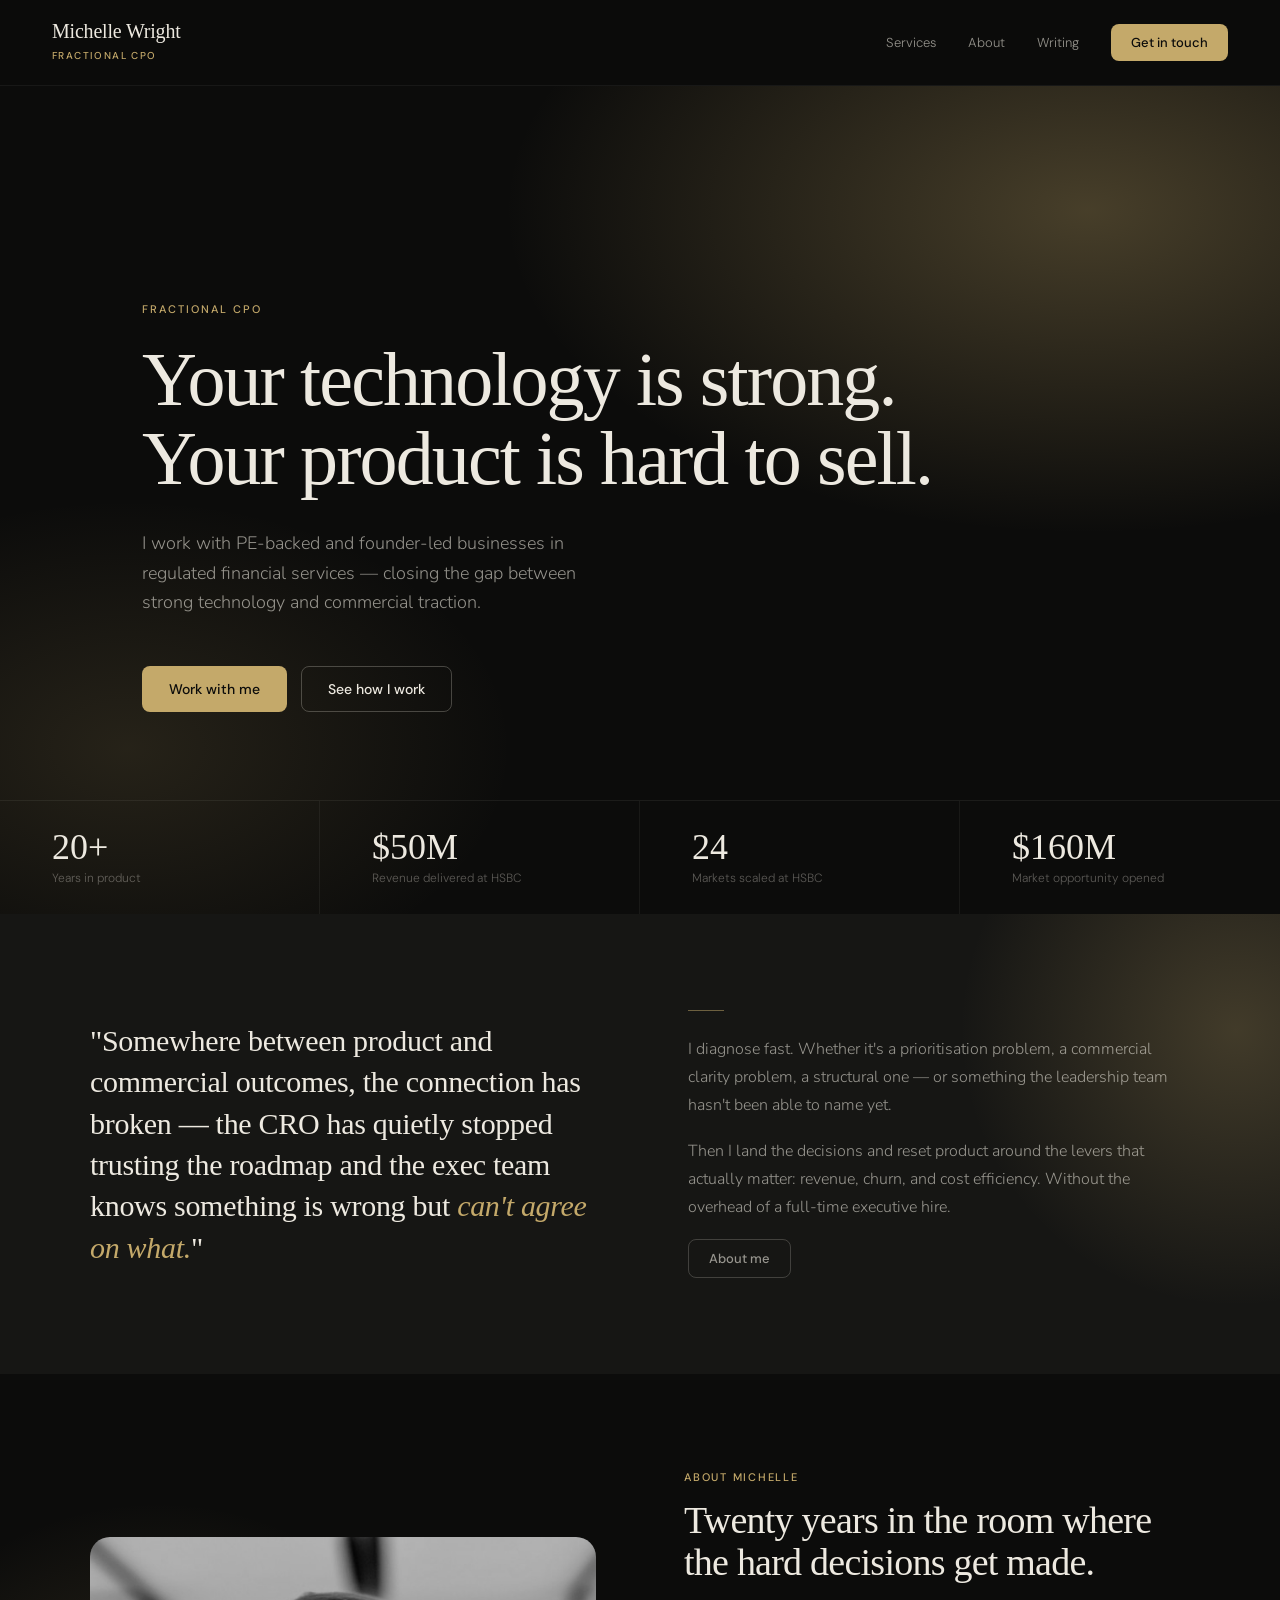
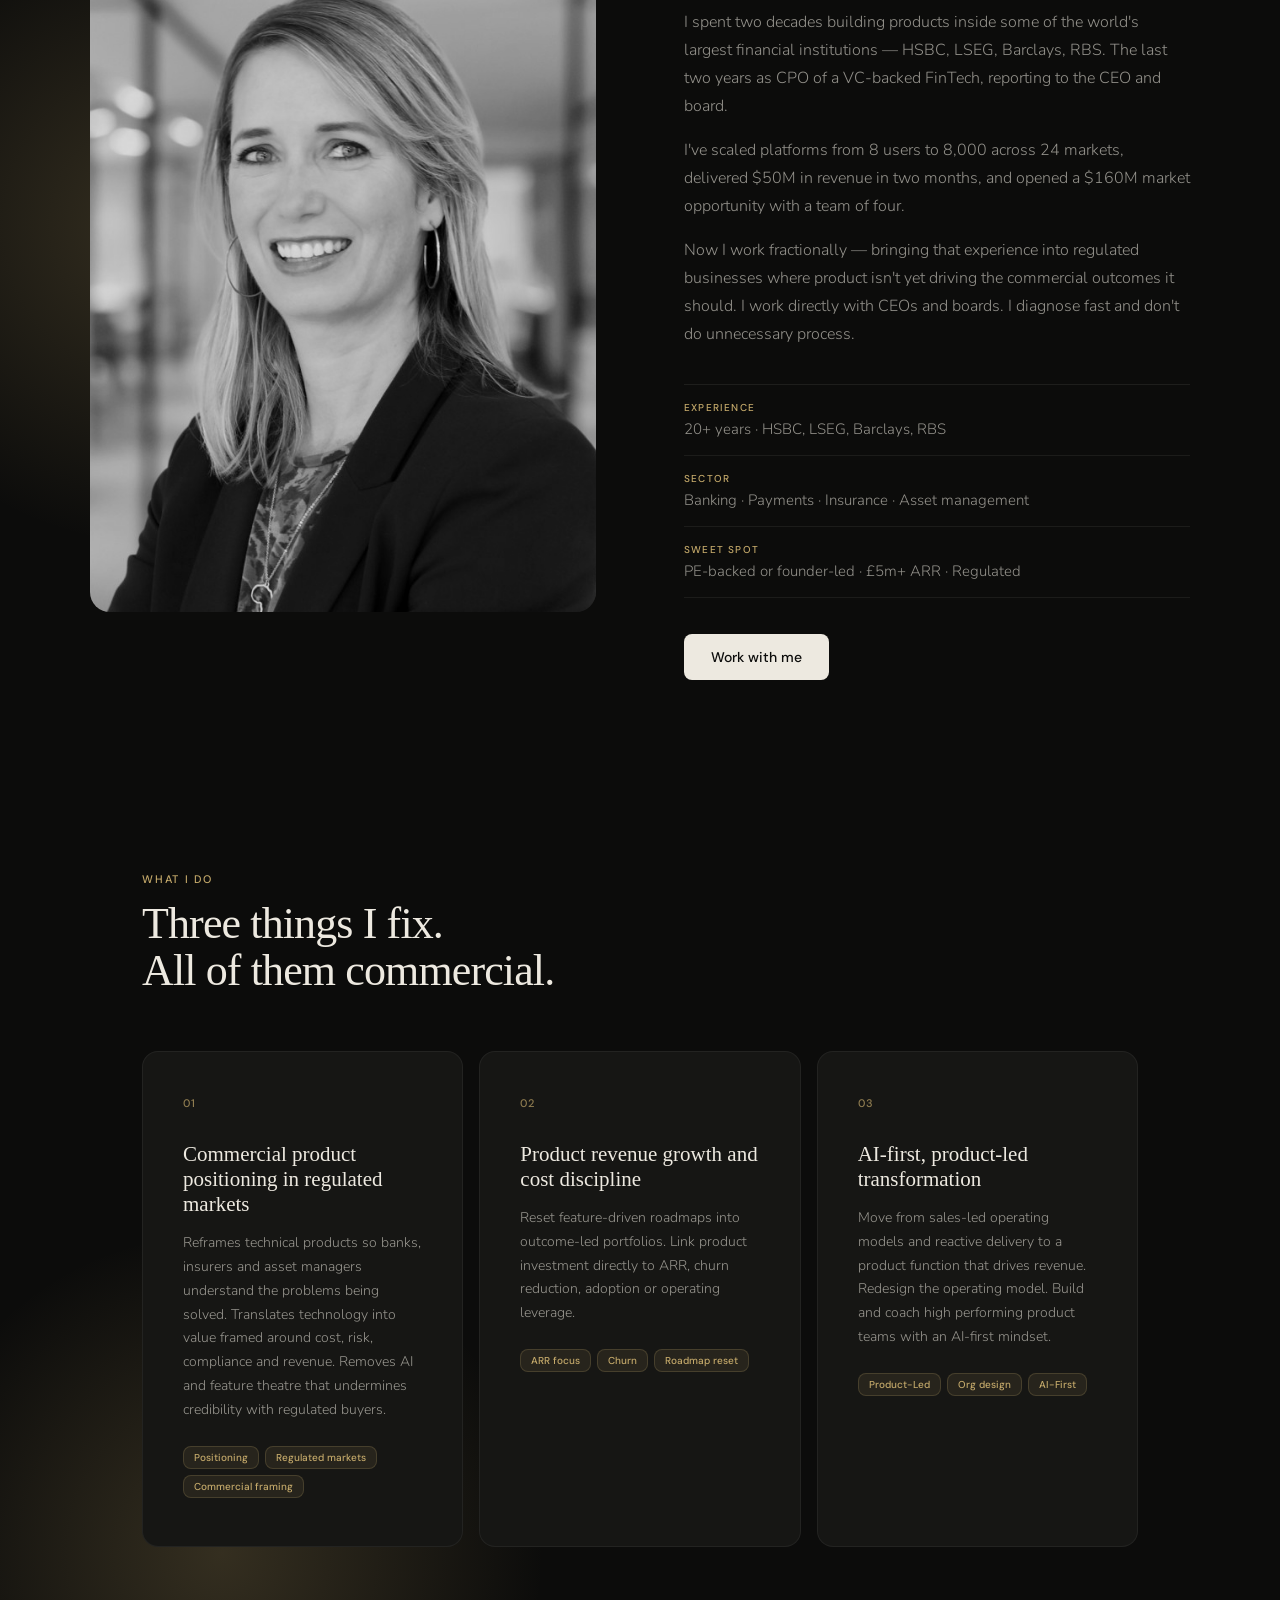
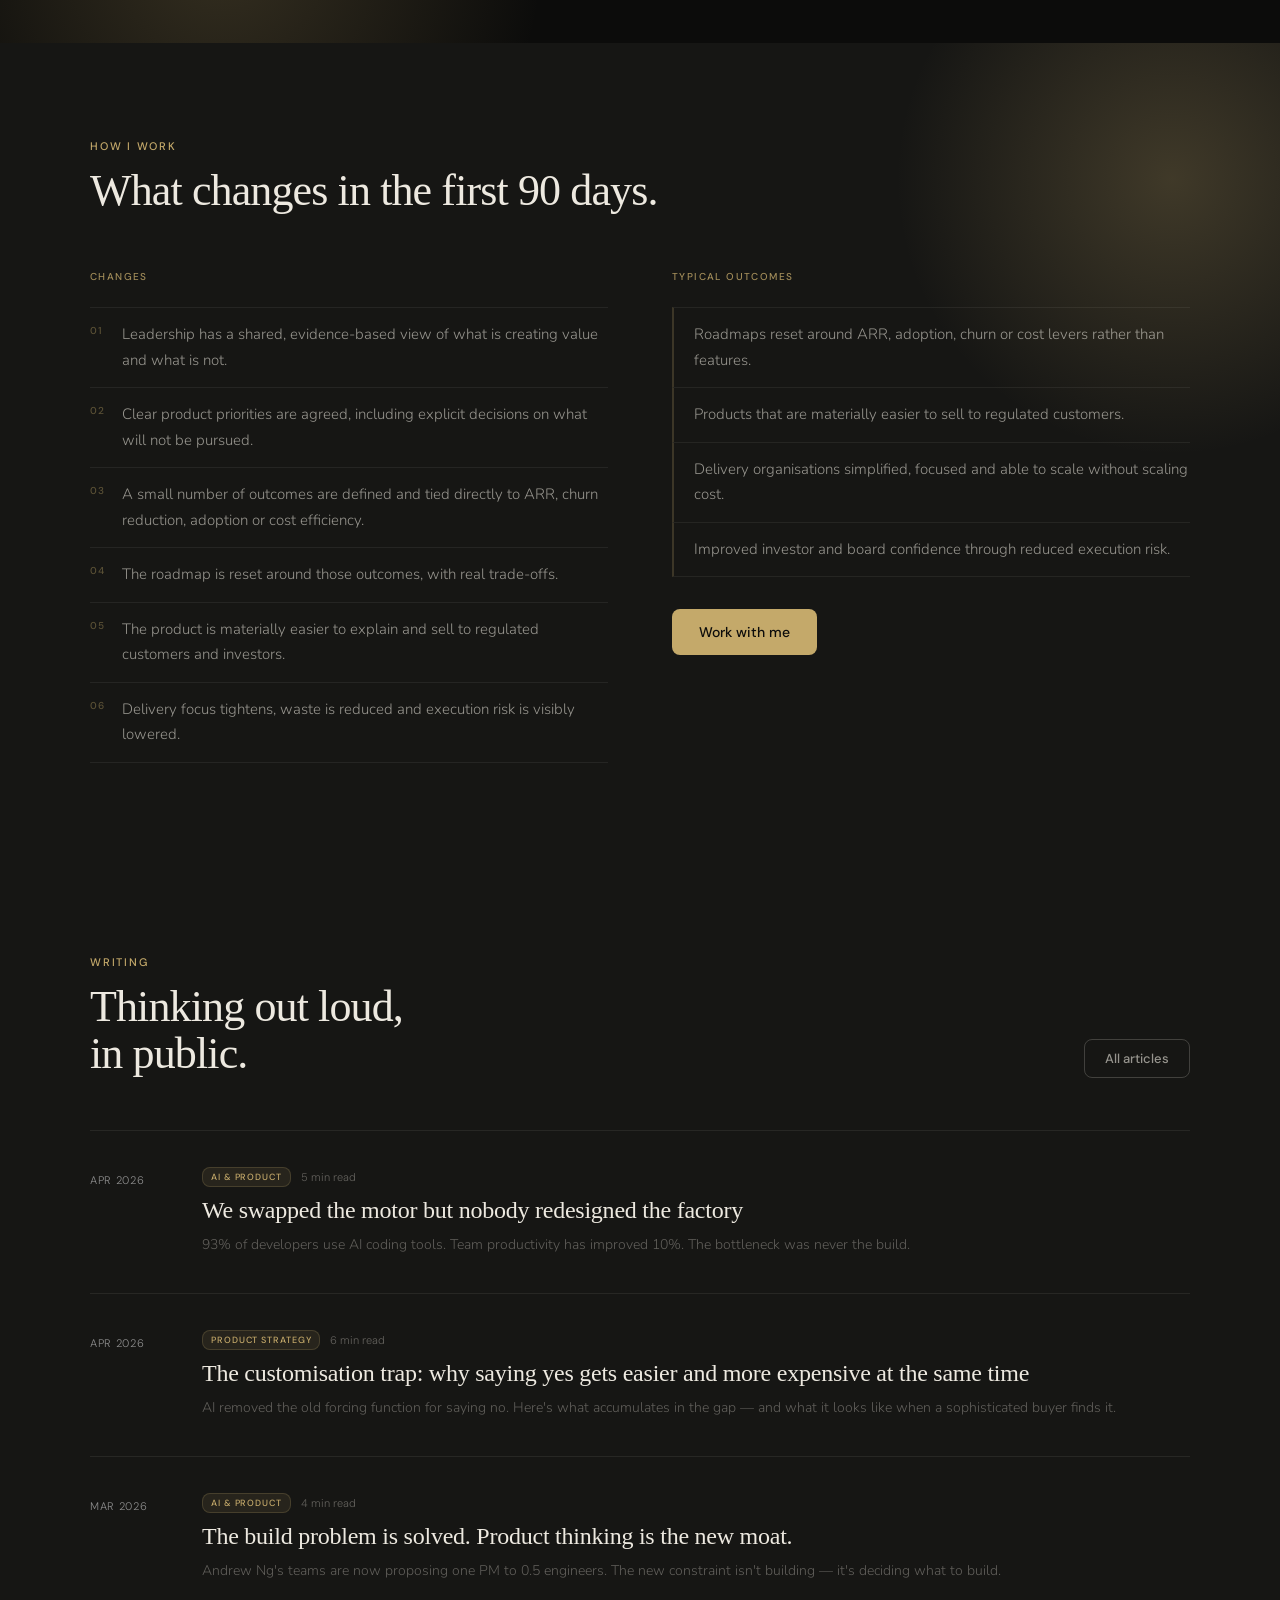
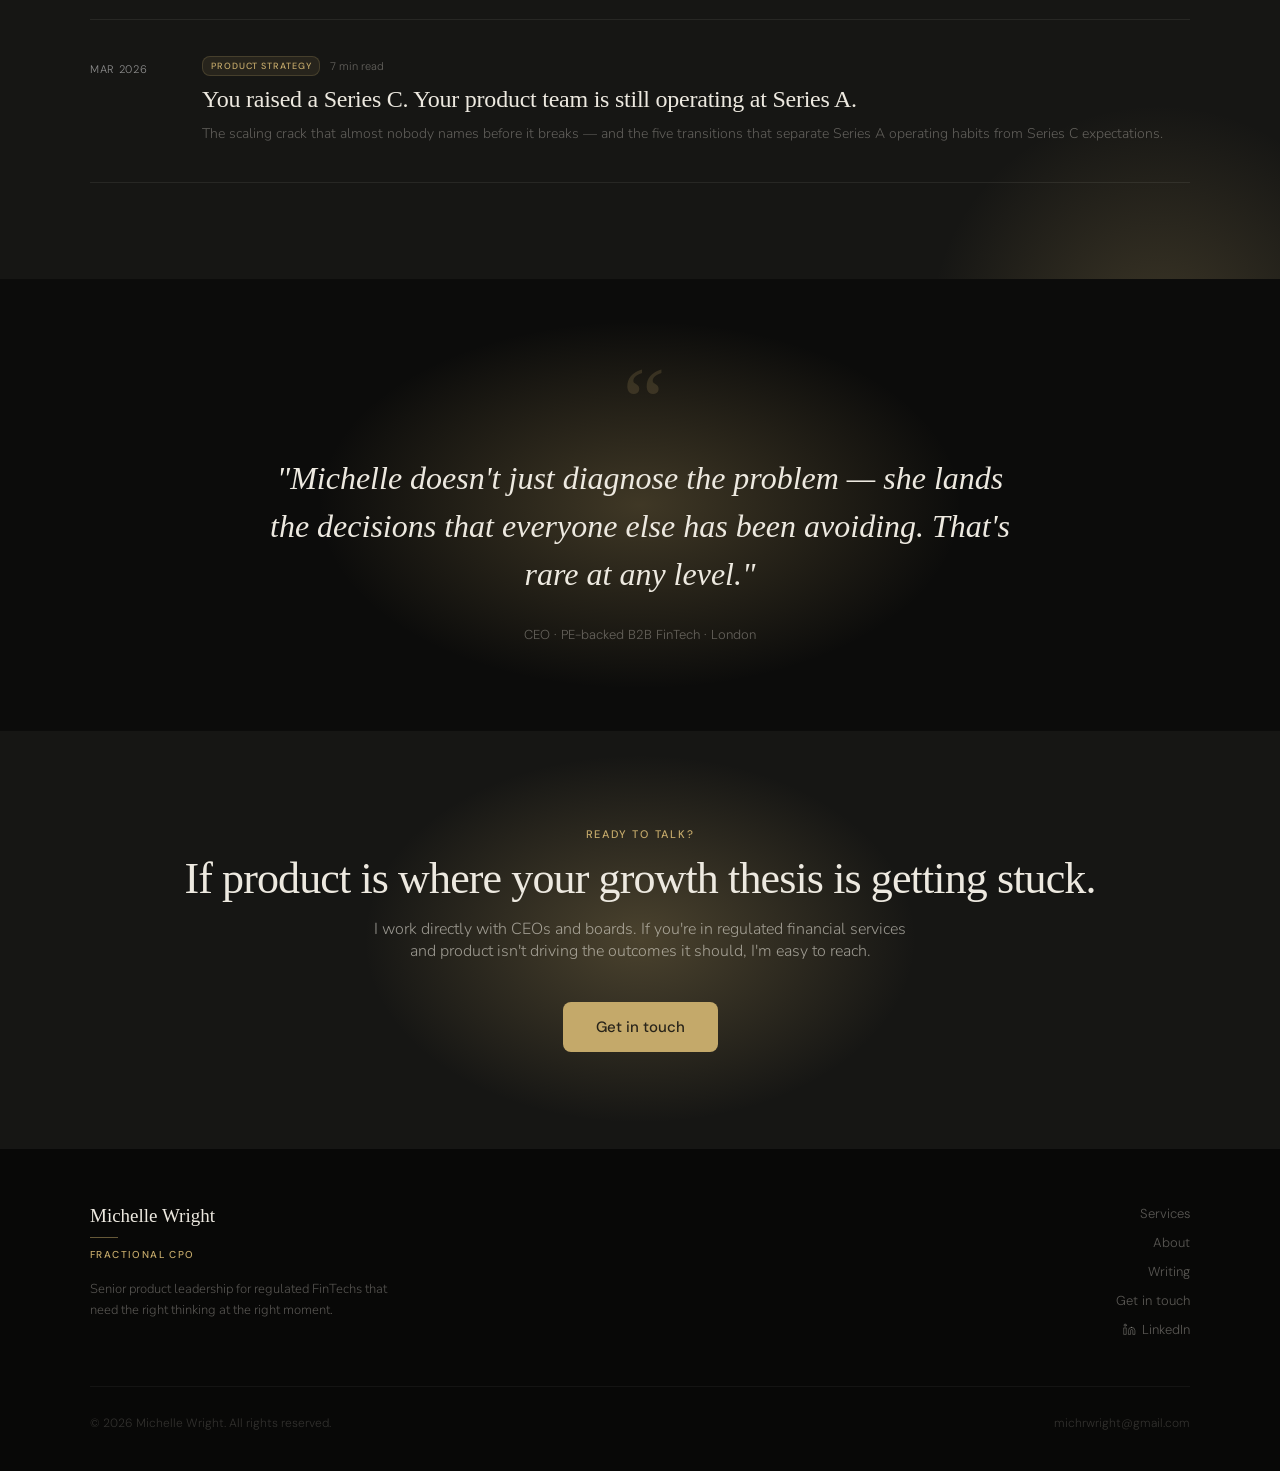
==== index.html @ 40b0547e "podcast" ====
<!DOCTYPE html>
<html lang="en">
<head>
<!-- Google tag (gtag.js) -->
<script async src="https://www.googletagmanager.com/gtag/js?id=G-QFN6VKW2MQ"></script>
<script>
  window.dataLayer = window.dataLayer || [];
  function gtag(){dataLayer.push(arguments);}
  gtag('js', new Date());
  gtag('config', 'G-QFN6VKW2MQ');
</script>
<meta charset="utf-8">
<meta name="viewport" content="width=device-width, initial-scale=1">
<title>Michelle Wright — Fractional CPO · Regulated FinTech</title>
<link href="https://fonts.googleapis.com/css2?family=Nunito:ital,wght@0,300;0,400;0,500;1,300&family=DM+Sans:wght@400;500&display=swap" rel="stylesheet">
<style>
*, *::before, *::after { box-sizing: border-box; margin: 0; padding: 0; }
html { scroll-behavior: smooth; }
body { background: #0C0C0B; color: #EDE9E0; font-family: 'Nunito', sans-serif; font-weight: 300; -webkit-font-smoothing: antialiased; }

:root {
  --base:        #0C0C0B;
  --surface:     #161614;
  --surface-up:  #1E1C1A;
  --cream:       #EDE9E0;
  --cream-dark:  #D9D4C8;
  --cream-mid:   #F5F2EC;
  --cream-dim:   rgba(237,233,224,0.6);
  --cream-muted: rgba(237,233,224,0.35);
  --cream-ghost: rgba(237,233,224,0.12);
  --gold:        #C4A96A;
  --mid-grey:    #8C8C8C;
  --serif:       Baskerville, 'Baskerville Old Face', Georgia, serif;
  --sans:        'DM Sans', sans-serif;
  --body:        'Nunito', sans-serif;
  --r-sm:        8px;
  --r-md:        16px;
  --r-lg:        20px;
}

/* ── NAV ── */
.nav {
  position: sticky; top: 0; z-index: 100;
  display: flex; align-items: center; justify-content: space-between;
  padding: 20px 52px;
  background: rgba(12,12,11,0.88);
  border-bottom: 1px solid rgba(237,233,224,0.06);
  backdrop-filter: blur(16px);
}
.nav-wordmark { font-family: var(--serif); font-size: 20px; font-weight: 500; color: var(--cream); letter-spacing: -0.01em; text-decoration: none; display: block; }
.nav-sub { font-family: var(--sans); font-size: 10px; font-weight: 500; letter-spacing: 0.14em; text-transform: uppercase; color: var(--gold); margin-top: 2px; }
.nav-links { display: flex; gap: 32px; align-items: center; }
.nav-links a { font-family: var(--sans); font-size: 13px; color: var(--cream-dim); text-decoration: none; transition: color 150ms ease; }
.nav-links a:hover { color: var(--cream); }
.nav-cta { font-family: var(--sans); font-size: 13px; font-weight: 500; background: var(--gold); color: #0C0C0B !important; padding: 10px 20px; border-radius: var(--r-sm); text-decoration: none !important; transition: opacity 150ms ease; }
.nav-cta:hover { opacity: 0.85; }

/* ── SHARED ── */
.btn { font-family: var(--sans); font-size: 14px; font-weight: 500; padding: 13px 26px; border-radius: var(--r-sm); text-decoration: none; display: inline-flex; align-items: center; gap: 8px; transition: all 150ms ease; border: 1px solid transparent; cursor: pointer; }
.btn-cream   { background: var(--cream); color: #0C0C0B; }
.btn-cream:hover { background: var(--cream-mid); }
.btn-ghost   { background: transparent; color: var(--cream); border-color: rgba(237,233,224,0.25); }
.btn-ghost:hover { background: var(--cream-ghost); }
.btn-primary { background: var(--gold); color: #0C0C0B; }
.btn-primary:hover { opacity: 0.88; }
.btn-outline { background: transparent; color: var(--cream-dim); border-color: rgba(237,233,224,0.2); }
.btn-outline:hover { color: var(--cream); border-color: rgba(237,233,224,0.5); }
.eyebrow { font-family: var(--sans); font-size: 11px; font-weight: 500; letter-spacing: 0.16em; text-transform: uppercase; color: var(--gold); margin-bottom: 14px; }
.inner { max-width: 1100px; margin: 0 auto; padding: 0 52px; }

/* ── HERO LOAD ANIMATIONS ── */
@keyframes heroUp {
  from { opacity: 0; transform: translateY(18px); }
  to   { opacity: 1; transform: none; }
}
.hero-eyebrow { animation: heroUp 1000ms cubic-bezier(0.4,0,0.15,1) 300ms both; }
.hero-h1      { animation: heroUp 1100ms cubic-bezier(0.4,0,0.15,1) 550ms both; }
.hero-sub     { animation: heroUp 1000ms cubic-bezier(0.4,0,0.15,1) 820ms both; }
.hero-ctas    { animation: heroUp 900ms cubic-bezier(0.4,0,0.15,1) 1050ms both; }
.hero-stats   { animation: heroUp 900ms cubic-bezier(0.4,0,0.15,1) 1250ms both; }

/* ── SCROLL ANIMATIONS ── */
[data-anim] {
  opacity: 0;
  transition-property: opacity, transform;
  transition-duration: 1000ms;
  transition-timing-function: cubic-bezier(0.4, 0, 0.15, 1);
}
[data-anim="up"]    { transform: translateY(24px); }
[data-anim="left"]  { transform: translateX(-32px); }
[data-anim="right"] { transform: translateX(32px); }
[data-anim="scale"] { transform: scale(0.97) translateY(16px); }
[data-anim].in-view { opacity: 1; transform: none; }

[data-anim][data-delay="1"] { transition-delay: 150ms; }
[data-anim][data-delay="2"] { transition-delay: 300ms; }
[data-anim][data-delay="3"] { transition-delay: 450ms; }
[data-anim][data-delay="4"] { transition-delay: 600ms; }

/* ── HERO ── */
.hero { position: relative; min-height: 92vh; display: flex; flex-direction: column; justify-content: flex-end; overflow: hidden; background: var(--base); }
.hero::before {
  content: ''; position: absolute; inset: 0; z-index: 1;
  background:
    radial-gradient(ellipse 70% 60% at 85% 15%, rgba(196,169,106,0.32) 0%, transparent 65%),
    radial-gradient(ellipse 50% 50% at 10% 80%, rgba(196,169,106,0.14) 0%, transparent 60%);
  pointer-events: none;
}
.hero-bg {
  position: absolute; inset: 0;
  background-image: url('https://images.unsplash.com/photo-1486406146926-c627a92ad1ab?w=2000&q=85&fit=crop&fm=jpg');
  background-size: cover; background-position: center 30%;
  filter: grayscale(100%) brightness(0.12) contrast(1.1);
  transform: scale(1.03);
}
.hero-content { position: relative; z-index: 2; max-width: 1100px; margin: 0 auto; width: 100%; padding: 0 52px 88px; }
.hero-eyebrow { font-family: var(--sans); font-size: 11px; font-weight: 500; letter-spacing: 0.18em; text-transform: uppercase; color: var(--gold); margin-bottom: 24px; }
h1.hero-h1 { font-family: var(--serif); font-size: 76px; font-weight: 400; line-height: 1.03; letter-spacing: -0.025em; color: var(--cream); max-width: 800px; margin-bottom: 32px; }
.hero-sub { font-size: 18px; font-weight: 300; line-height: 1.65; color: var(--cream-dim); max-width: 480px; margin-bottom: 48px; }
.hero-ctas { display: flex; gap: 14px; align-items: center; }
.hero-stats { position: relative; z-index: 2; display: grid; grid-template-columns: repeat(4,1fr); border-top: 1px solid rgba(237,233,224,0.07); }
.hero-stat { padding: 28px 52px; border-right: 1px solid rgba(237,233,224,0.06); }
.hero-stat:last-child { border-right: none; }
.stat-num { font-family: var(--serif); font-size: 36px; color: var(--cream); line-height: 1; margin-bottom: 5px; }
.stat-label { font-family: var(--sans); font-size: 12px; color: var(--cream-muted); }

/* ── INTRO ── */
.intro { position: relative; overflow: hidden; background: var(--surface); padding: 96px 52px; }
.intro::before {
  content: ''; position: absolute; top: -40%; right: -20%; width: 600px; height: 600px;
  background: radial-gradient(ellipse, rgba(196,169,106,0.25) 0%, transparent 65%);
  pointer-events: none;
}
.intro-inner { max-width: 1100px; margin: 0 auto; display: grid; grid-template-columns: 1fr 1fr; gap: 96px; align-items: center; position: relative; }
.intro-quote { font-family: var(--serif); font-size: 30px; font-weight: 400; line-height: 1.38; color: var(--cream); letter-spacing: -0.01em; }
.intro-quote em { font-style: italic; color: var(--gold); }
.intro-divider { width: 36px; height: 1px; background: var(--gold); opacity: 0.5; margin-bottom: 24px; }
.intro-body p { font-size: 16px; font-weight: 300; line-height: 1.75; color: var(--cream-dim); margin-bottom: 18px; }

/* ── SERVICES ── */
.services { position: relative; overflow: hidden; background: var(--base); padding: 96px 0; }
.services::before {
  content: ''; position: absolute; bottom: -30%; left: -10%; width: 700px; height: 700px;
  background: radial-gradient(ellipse, rgba(196,169,106,0.22) 0%, transparent 65%);
  pointer-events: none;
}
.services-header { max-width: 1100px; margin: 0 auto 56px; padding: 0 52px; display: flex; justify-content: space-between; align-items: flex-end; position: relative; }
.services-h2 { font-family: var(--serif); font-size: 44px; font-weight: 400; line-height: 1.08; letter-spacing: -0.02em; color: var(--cream); }
.services-grid { display: grid; grid-template-columns: repeat(3,1fr); gap: 16px; padding: 0 52px; max-width: 1100px; margin: 0 auto; position: relative; }
.svc { background: var(--surface); padding: 44px 40px 48px; border-radius: var(--r-md); border: 1px solid rgba(237,233,224,0.06); transition: box-shadow 350ms ease, border-color 350ms ease, background 350ms ease; cursor: default; }
.svc:hover { border-color: rgba(196,169,106,0.12); background: var(--surface-up); box-shadow: 0 0 60px rgba(196,169,106,0.09), 0 8px 32px rgba(0,0,0,0.3); }
.svc-num { font-family: var(--sans); font-size: 11px; color: var(--gold); font-weight: 500; letter-spacing: 0.08em; margin-bottom: 32px; opacity: 0.7; }
.svc-title { font-family: var(--serif); font-size: 21px; color: var(--cream); line-height: 1.2; margin-bottom: 14px; }
.svc-body { font-size: 14px; font-weight: 300; color: var(--cream-dim); line-height: 1.7; margin-bottom: 24px; }
.svc-tags { display: flex; flex-wrap: wrap; gap: 6px; }
.svc-tag { font-family: var(--sans); font-size: 10px; font-weight: 500; padding: 4px 10px; background: rgba(196,169,106,0.1); color: var(--gold); border-radius: var(--r-sm); border: 1px solid rgba(196,169,106,0.2); }

/* ── FIRST 90 DAYS ── */
.ninety { position: relative; overflow: hidden; background: var(--surface); padding: 96px 52px; }
.ninety::before {
  content: ''; position: absolute; top: -20%; right: -15%; width: 600px; height: 600px;
  background: radial-gradient(ellipse, rgba(196,169,106,0.24) 0%, transparent 65%);
  pointer-events: none;
}
.ninety-inner { max-width: 1100px; margin: 0 auto; position: relative; }
.ninety-header { margin-bottom: 56px; }
.ninety-h2 { font-family: var(--serif); font-size: 44px; font-weight: 400; line-height: 1.08; letter-spacing: -0.02em; color: var(--cream); margin-top: 14px; }
.ninety-cols { display: grid; grid-template-columns: 1fr 1fr; gap: 64px; }
.ninety-col-label { font-family: var(--sans); font-size: 10px; font-weight: 500; letter-spacing: 0.14em; text-transform: uppercase; color: var(--gold); margin-bottom: 24px; opacity: 0.8; }
.ninety-list { list-style: none; padding: 0; display: flex; flex-direction: column; counter-reset: ninety-counter; }
.ninety-list li { font-size: 15px; font-weight: 300; color: var(--cream-dim); line-height: 1.7; padding: 14px 0 14px 32px; border-bottom: 1px solid rgba(237,233,224,0.07); position: relative; counter-increment: ninety-counter; }
.ninety-list li:first-child { border-top: 1px solid rgba(237,233,224,0.07); }
.ninety-list li::before { content: counter(ninety-counter, decimal-leading-zero); position: absolute; left: 0; top: 14px; font-family: var(--sans); font-size: 10px; font-weight: 500; color: rgba(196,169,106,0.4); letter-spacing: 0.05em; }
/* Outcomes — matched to left column */
.ninety-outcomes { display: flex; flex-direction: column; list-style: none; padding: 0; }
.ninety-outcomes li { font-size: 15px; font-weight: 300; color: var(--cream-dim); line-height: 1.7; padding: 14px 0 14px 20px; border-bottom: 1px solid rgba(237,233,224,0.07); border-left: 2px solid rgba(196,169,106,0.22); }
.ninety-outcomes li:first-child { border-top: 1px solid rgba(237,233,224,0.07); }

/* ── ABOUT ── */
.about { position: relative; overflow: hidden; background: var(--base); padding: 96px 52px; }
.about::before {
  content: ''; position: absolute; top: 10%; left: -15%; width: 700px; height: 700px;
  background: radial-gradient(ellipse, rgba(196,169,106,0.22) 0%, transparent 65%);
  pointer-events: none;
}
.about-inner { max-width: 1100px; margin: 0 auto; display: grid; grid-template-columns: 1fr 1fr; gap: 88px; align-items: center; position: relative; }
.about-img { aspect-ratio: 3/4; overflow: hidden; border-radius: var(--r-lg); background: var(--surface); }
.about-img img { width: 100%; height: 100%; object-fit: cover; object-position: center top; filter: grayscale(100%) contrast(1.08) brightness(0.85); }
.about-eyebrow { font-family: var(--sans); font-size: 11px; font-weight: 500; letter-spacing: 0.16em; text-transform: uppercase; color: var(--gold); margin-bottom: 16px; }
.about-h2 { font-family: var(--serif); font-size: 38px; font-weight: 400; line-height: 1.1; letter-spacing: -0.02em; color: var(--cream); margin-bottom: 24px; }
.about-body { font-size: 16px; font-weight: 300; line-height: 1.75; color: var(--cream-dim); margin-bottom: 16px; }
.creds { margin-top: 36px; border-top: 1px solid rgba(237,233,224,0.08); }
.cred-row { display: flex; flex-direction: column; gap: 5px; padding: 16px 0; border-bottom: 1px solid rgba(237,233,224,0.07); }
.cred-label { font-family: var(--sans); font-size: 10px; font-weight: 500; letter-spacing: 0.12em; text-transform: uppercase; color: var(--gold); }
.cred-val { font-size: 15px; font-weight: 300; color: var(--cream-dim); }

/* ── WRITING ── */
.writing { position: relative; overflow: hidden; background: var(--surface); padding: 96px 52px; }
.writing::before {
  content: ''; position: absolute; bottom: -30%; right: -10%; width: 500px; height: 500px;
  background: radial-gradient(ellipse, rgba(196,169,106,0.22) 0%, transparent 65%);
  pointer-events: none;
}
.writing-inner { max-width: 1100px; margin: 0 auto; position: relative; }
.writing-header { display: flex; justify-content: space-between; align-items: flex-end; margin-bottom: 52px; }
.writing-h2 { font-family: var(--serif); font-size: 44px; font-weight: 400; line-height: 1.08; letter-spacing: -0.02em; color: var(--cream); }
.essay-list { display: flex; flex-direction: column; }
.essay { display: grid; grid-template-columns: 72px 1fr; gap: 0 40px; padding: 36px 0; border-bottom: 1px solid rgba(237,233,224,0.08); text-decoration: none; color: inherit; }
.essay:first-child { border-top: 1px solid rgba(237,233,224,0.08); }
.essay:hover .essay-title { color: var(--gold); }
.essay-date { font-family: var(--sans); font-size: 11px; color: var(--mid-grey); letter-spacing: 0.06em; text-transform: uppercase; padding-top: 6px; }
.essay-meta-row { display: flex; align-items: center; gap: 10px; margin-bottom: 10px; }
.essay-tag { font-family: var(--sans); font-size: 9px; font-weight: 500; letter-spacing: 0.1em; text-transform: uppercase; padding: 3px 8px; background: rgba(196,169,106,0.1); color: var(--gold); border-radius: var(--r-sm); border: 1px solid rgba(196,169,106,0.2); }
.essay-read-time { font-family: var(--sans); font-size: 11px; color: var(--cream-muted); }
.essay-title { font-family: var(--serif); font-size: 24px; font-weight: 400; line-height: 1.15; letter-spacing: -0.01em; color: var(--cream); margin-bottom: 10px; transition: color 200ms ease; }
.essay-excerpt { font-size: 14px; font-weight: 300; color: var(--cream-muted); line-height: 1.6; }

/* ── TESTIMONIAL ── */
.testimonial { position: relative; overflow: hidden; background: var(--base); padding: 88px 52px; text-align: center; }
.t-quote::before { content: '\201C'; display: block; font-family: var(--serif); font-size: 96px; line-height: 0.7; color: rgba(196,169,106,0.18); margin-bottom: 20px; }
.testimonial::before {
  content: ''; position: absolute; top: 50%; left: 50%; transform: translate(-50%,-50%); width: 700px; height: 400px;
  background: radial-gradient(ellipse, rgba(196,169,106,0.28) 0%, transparent 65%);
  pointer-events: none;
}
.t-quote { position: relative; font-family: var(--serif); font-size: 32px; font-style: italic; font-weight: 400; line-height: 1.5; color: var(--cream); max-width: 740px; margin: 0 auto 28px; }
.t-attr { font-family: var(--sans); font-size: 13px; color: var(--cream-muted); position: relative; }

/* ── CTA ── */
.cta { position: relative; overflow: hidden; background: var(--surface); padding: 96px 52px; text-align: center; }
.cta::before {
  content: ''; position: absolute; top: 50%; left: 50%; transform: translate(-50%,-50%); width: 600px; height: 400px;
  background: radial-gradient(ellipse, rgba(196,169,106,0.30) 0%, transparent 65%);
  pointer-events: none;
}
.cta-h2 { position: relative; font-family: var(--serif); font-size: 44px; font-weight: 400; line-height: 1.08; letter-spacing: -0.02em; color: var(--cream); margin-bottom: 16px; }
.cta-sub { position: relative; font-size: 16px; font-weight: 300; color: var(--cream-dim); margin-bottom: 40px; max-width: 560px; margin-left: auto; margin-right: auto; }

/* ── FOOTER ── */
.footer { background: #080807; padding: 56px 52px 40px; border-top: 1px solid rgba(237,233,224,0.06); }
.footer-inner { max-width: 1100px; margin: 0 auto; display: grid; grid-template-columns: 1fr auto; gap: 40px; margin-bottom: 48px; }
.footer-wordmark { font-family: var(--serif); font-size: 19px; color: var(--cream); margin-bottom: 4px; }
.footer-olive { width: 28px; height: 1px; background: var(--gold); margin: 10px 0; opacity: 0.5; }
.footer-sub { font-family: var(--sans); font-size: 10px; font-weight: 500; letter-spacing: 0.14em; text-transform: uppercase; color: var(--gold); }
.footer-tagline { font-size: 13px; font-weight: 300; color: var(--cream-muted); max-width: 300px; line-height: 1.6; margin-top: 18px; }
.footer-links { display: flex; flex-direction: column; gap: 12px; align-items: flex-end; }
.footer-link { font-family: var(--sans); font-size: 13px; color: rgba(237,233,224,0.35); text-decoration: none; transition: color 150ms; }
.footer-link:hover { color: var(--cream); }
.footer-bottom { max-width: 1100px; margin: 0 auto; padding-top: 28px; border-top: 1px solid rgba(237,233,224,0.05); display: flex; justify-content: space-between; }
.footer-copy { font-family: var(--sans); font-size: 12px; color: rgba(237,233,224,0.18); }

/* ── BURGER NAV ── */
.burger { display: none; flex-direction: column; justify-content: center; align-items: center; gap: 5px; width: 36px; height: 36px; background: none; border: none; cursor: pointer; padding: 4px; }
.burger span { display: block; width: 22px; height: 1.5px; background: var(--cream); border-radius: 2px; transition: all 250ms ease; }
.burger.open span:nth-child(1) { transform: translateY(6.5px) rotate(45deg); }
.burger.open span:nth-child(2) { opacity: 0; }
.burger.open span:nth-child(3) { transform: translateY(-6.5px) rotate(-45deg); }
.mobile-menu { display: none; position: fixed; inset: 0; z-index: 99; background: rgba(12,12,11,0.97); backdrop-filter: blur(16px); flex-direction: column; align-items: center; justify-content: center; gap: 32px; }
.mobile-menu.open { display: flex; }
.mobile-menu a { font-family: var(--sans); font-size: 22px; font-weight: 400; color: var(--cream-dim); text-decoration: none; transition: color 150ms; }
.mobile-menu a:hover { color: var(--cream); }
.mobile-menu .mobile-cta { font-family: var(--sans); font-size: 16px; font-weight: 500; background: var(--gold); color: #0C0C0B; padding: 14px 36px; border-radius: var(--r-sm); text-decoration: none; margin-top: 8px; }

/* ── RESPONSIVE ── */
@media (max-width: 768px) {
  .nav { padding: 16px 24px; }
  .nav-links { display: none; }
  .burger { display: flex; }
  .nav-wordmark { font-size: 17px; }
  .nav-sub { font-size: 9px; }
  .hero { min-height: 85vh; }
  .hero-content { padding: 0 24px 56px; }
  h1.hero-h1 { font-size: 44px; text-align: center; }
  .hero-sub { font-size: 16px; max-width: 100%; text-align: center; margin-left: auto; margin-right: auto; }
  .hero-eyebrow { text-align: center; }
  .hero-ctas { justify-content: center; }
  .hero-stats { grid-template-columns: repeat(2,1fr); }
  .hero-stat { padding: 20px 24px; }
  .hero-stat:nth-child(2) { border-right: none; }
  .stat-num { font-size: 28px; }
  .intro { padding: 64px 24px; }
  .intro-inner { grid-template-columns: 1fr; gap: 40px; }
  .intro-quote { font-size: 22px; }
  .services { padding: 64px 0; }
  .services-header { padding: 0 24px; flex-direction: column; align-items: flex-start; gap: 24px; }
  .services-h2 { font-size: 32px; }
  .services-grid { grid-template-columns: 1fr !important; padding: 0 24px; gap: 12px; }
  .ninety { padding: 64px 24px; }
  .ninety-h2 { font-size: 32px; }
  .ninety-cols { display: flex; flex-direction: column; gap: 40px; }
  .ninety-cols .ninety-col:first-child { order: 2; }
  .about { padding: 64px 24px; }
  .about-inner { grid-template-columns: 1fr; gap: 40px; }
  .about-img { aspect-ratio: 4/3; max-height: 360px; }
  .about-h2 { font-size: 28px; }
  .writing { padding: 64px 24px; }
  .writing-header { flex-direction: column; align-items: flex-start; gap: 16px; margin-bottom: 32px; }
  .writing-h2 { font-size: 32px; }
  .essay { grid-template-columns: 56px 1fr; gap: 0 16px; padding: 28px 0; }
  .essay-title { font-size: 20px; }
  .testimonial { padding: 64px 24px; }
  .t-quote { font-size: 22px; }
  .cta { padding: 64px 24px; }
  .cta-h2 { font-size: 32px; }
  .footer { padding: 48px 24px 32px; }
  .footer-inner { grid-template-columns: 1fr; gap: 32px; }
  .footer-links { align-items: flex-start; flex-direction: row; flex-wrap: wrap; gap: 16px; }
  .footer-bottom { flex-direction: column; gap: 8px; }
  .inner { padding: 0 24px; }
  [data-anim="left"], [data-anim="right"] { transform: translateY(24px); }
}
@media (max-width: 480px) {
  h1.hero-h1 { font-size: 36px; }
  .hero-stats { grid-template-columns: 1fr 1fr; }
  .intro-quote { font-size: 20px; }
  .services-h2, .writing-h2, .cta-h2 { font-size: 28px; }
  .about-h2 { font-size: 24px; }
  .t-quote { font-size: 20px; }
}
</style>
</head>
<body>

<!-- NAV -->
<nav class="nav">
  <div>
    <a href="index.html" class="nav-wordmark">Michelle Wright</a>
    <span class="nav-sub">Fractional CPO</span>
  </div>
  <div class="nav-links">
    <a href="#services">Services</a>
    <a href="#about">About</a>
    <a href="writing/index.html">Writing</a>
    <a href="contact.html" class="nav-cta">Get in touch</a>
  </div>
  <button class="burger" id="burger" aria-label="Open menu">
    <span></span><span></span><span></span>
  </button>
</nav>

<!-- MOBILE MENU -->
<div class="mobile-menu" id="mobile-menu">
  <a href="#services" class="mobile-link">Services</a>
  <a href="#about" class="mobile-link">About</a>
  <a href="writing/index.html" class="mobile-link">Writing</a>
  <a href="contact.html" class="mobile-cta">Get in touch</a>
</div>

<!-- HERO -->
<section class="hero">
  <div class="hero-bg"></div>
  <div class="hero-content">
    <div class="hero-eyebrow">Fractional CPO</div>
    <h1 class="hero-h1">Your technology is strong.<br>Your product is hard to sell.</h1>
    <p class="hero-sub">I work with PE-backed and founder-led businesses in regulated financial services — closing the gap between strong technology and commercial traction.</p>
    <div class="hero-ctas">
      <a href="contact.html" class="btn btn-primary">Work with me</a>
      <a href="#services" class="btn btn-ghost">See how I work</a>
    </div>
  </div>
  <div class="hero-stats">
    <div class="hero-stat"><div class="stat-num" data-counter="20+">20+</div><div class="stat-label">Years in product</div></div>
    <div class="hero-stat"><div class="stat-num" data-counter="$50M">$50M</div><div class="stat-label">Revenue delivered at HSBC</div></div>
    <div class="hero-stat"><div class="stat-num" data-counter="24">24</div><div class="stat-label">Markets scaled at HSBC</div></div>
    <div class="hero-stat"><div class="stat-num" data-counter="$160M">$160M</div><div class="stat-label">Market opportunity opened</div></div>
  </div>
</section>

<!-- INTRO -->
<section class="intro">
  <div class="intro-inner">
    <div data-anim="left" class="intro-quote">"Somewhere between product and commercial outcomes, the connection has broken — the CRO has quietly stopped trusting the roadmap and the exec team knows something is wrong but <em>can't agree on what.</em>"</div>
    <div data-anim="right">
      <div class="intro-divider"></div>
      <div class="intro-body">
        <p>I diagnose fast. Whether it's a prioritisation problem, a commercial clarity problem, a structural one — or something the leadership team hasn't been able to name yet.</p>
        <p>Then I land the decisions and reset product around the levers that actually matter: revenue, churn, and cost efficiency. Without the overhead of a full-time executive hire.</p>
        <div style="margin-top:8px;"><a href="#about" class="btn btn-outline" style="font-size:13px;padding:10px 20px;">About me</a></div>
      </div>
    </div>
  </div>
</section>

<!-- ABOUT -->
<section class="about" id="about">
  <div class="about-inner">
    <div class="about-img" data-anim="left">
      <img src="uploads/linked in photo.jpeg" alt="Michelle Wright">
    </div>
    <div data-anim="right">
      <div class="about-eyebrow">About Michelle</div>
      <h2 class="about-h2">Twenty years in the room where the hard decisions get made.</h2>
      <p class="about-body">I spent two decades building products inside some of the world's largest financial institutions — HSBC, LSEG, Barclays, RBS. The last two years as CPO of a VC-backed FinTech, reporting to the CEO and board.</p>
      <p class="about-body">I've scaled platforms from 8 users to 8,000 across 24 markets, delivered $50M in revenue in two months, and opened a $160M market opportunity with a team of four.</p>
      <p class="about-body">Now I work fractionally — bringing that experience into regulated businesses where product isn't yet driving the commercial outcomes it should. I work directly with CEOs and boards. I diagnose fast and don't do unnecessary process.</p>
      <div class="creds">
        <div class="cred-row"><span class="cred-label">Experience</span><span class="cred-val">20+ years · HSBC, LSEG, Barclays, RBS</span></div>
        <div class="cred-row"><span class="cred-label">Sector</span><span class="cred-val">Banking · Payments · Insurance · Asset management</span></div>
        <div class="cred-row"><span class="cred-label">Sweet spot</span><span class="cred-val">PE-backed or founder-led · £5m+ ARR · Regulated</span></div>
      </div>
      <div style="margin-top:36px;"><a href="contact.html" class="btn btn-cream">Work with me</a></div>
    </div>
  </div>
</section>

<!-- SERVICES -->
<section class="services" id="services">
  <div class="services-header" data-anim="up">
    <div>
      <div class="eyebrow">What I do</div>
      <div class="services-h2">Three things I fix.<br>All of them commercial.</div>
    </div>
  </div>
  <div class="services-grid" style="grid-template-columns:repeat(3,1fr);">
    <div class="svc" data-anim="up" data-delay="1">
      <div class="svc-num">01</div>
      <div class="svc-title">Commercial product positioning in regulated markets</div>
      <div class="svc-body">Reframes technical products so banks, insurers and asset managers understand the problems being solved. Translates technology into value framed around cost, risk, compliance and revenue. Removes AI and feature theatre that undermines credibility with regulated buyers.</div>
      <div class="svc-tags"><span class="svc-tag">Positioning</span><span class="svc-tag">Regulated markets</span><span class="svc-tag">Commercial framing</span></div>
    </div>
    <div class="svc" data-anim="up" data-delay="2">
      <div class="svc-num">02</div>
      <div class="svc-title">Product revenue growth and cost discipline</div>
      <div class="svc-body">Reset feature-driven roadmaps into outcome-led portfolios. Link product investment directly to ARR, churn reduction, adoption or operating leverage.</div>
      <div class="svc-tags"><span class="svc-tag">ARR focus</span><span class="svc-tag">Churn</span><span class="svc-tag">Roadmap reset</span></div>
    </div>
    <div class="svc" data-anim="up" data-delay="3">
      <div class="svc-num">03</div>
      <div class="svc-title">AI-first, product-led transformation</div>
      <div class="svc-body">Move from sales-led operating models and reactive delivery to a product function that drives revenue. Redesign the operating model. Build and coach high performing product teams with an AI-first mindset.</div>
      <div class="svc-tags"><span class="svc-tag">Product-Led</span><span class="svc-tag">Org design</span><span class="svc-tag">AI-First</span></div>
    </div>
  </div>
</section>

<!-- FIRST 90 DAYS -->
<section class="ninety" id="ninety">
  <div class="ninety-inner">
    <div data-anim="up" class="ninety-header">
      <div class="eyebrow">How I work</div>
      <h2 class="ninety-h2">What changes in the first 90 days.</h2>
    </div>
    <div class="ninety-cols">
      <div class="ninety-col" data-anim="left">
        <div class="ninety-col-label">Changes</div>
        <ul class="ninety-list">
          <li>Leadership has a shared, evidence-based view of what is creating value and what is not.</li>
          <li>Clear product priorities are agreed, including explicit decisions on what will not be pursued.</li>
          <li>A small number of outcomes are defined and tied directly to ARR, churn reduction, adoption or cost efficiency.</li>
          <li>The roadmap is reset around those outcomes, with real trade-offs.</li>
          <li>The product is materially easier to explain and sell to regulated customers and investors.</li>
          <li>Delivery focus tightens, waste is reduced and execution risk is visibly lowered.</li>
        </ul>
      </div>
      <div class="ninety-col" data-anim="right">
        <div class="ninety-col-label">Typical outcomes</div>
        <ul class="ninety-outcomes">
          <li>Roadmaps reset around ARR, adoption, churn or cost levers rather than features.</li>
          <li>Products that are materially easier to sell to regulated customers.</li>
          <li>Delivery organisations simplified, focused and able to scale without scaling cost.</li>
          <li>Improved investor and board confidence through reduced execution risk.</li>
        </ul>
        <div style="margin-top:32px;"><a href="contact.html" class="btn btn-primary">Work with me</a></div>
      </div>
    </div>
  </div>
</section>

<!-- WRITING -->
<section class="writing">
  <div class="writing-inner">
    <div class="writing-header" data-anim="up">
      <div>
        <div class="eyebrow">Writing</div>
        <div class="writing-h2">Thinking out loud,<br>in public.</div>
      </div>
      <a href="writing/index.html" class="btn btn-outline" style="font-size:13px;padding:10px 20px;">All articles</a>
    </div>
    <div class="essay-list">
      <a href="writing/factory-essay.html" class="essay" data-anim="up" data-delay="1">
        <div class="essay-date">Apr 2026</div>
        <div>
          <div class="essay-meta-row">
            <span class="essay-tag">AI &amp; Product</span>
            <span class="essay-read-time">5 min read</span>
          </div>
          <div class="essay-title">We swapped the motor but nobody redesigned the factory</div>
          <div class="essay-excerpt">93% of developers use AI coding tools. Team productivity has improved 10%. The bottleneck was never the build.</div>
        </div>
      </a>
      <a href="writing/customisation-trap.html" class="essay" data-anim="up" data-delay="2">
        <div class="essay-date">Apr 2026</div>
        <div>
          <div class="essay-meta-row">
            <span class="essay-tag">Product Strategy</span>
            <span class="essay-read-time">6 min read</span>
          </div>
          <div class="essay-title">The customisation trap: why saying yes gets easier and more expensive at the same time</div>
          <div class="essay-excerpt">AI removed the old forcing function for saying no. Here's what accumulates in the gap — and what it looks like when a sophisticated buyer finds it.</div>
        </div>
      </a>
      <a href="writing/build-problem.html" class="essay" data-anim="up" data-delay="3">
        <div class="essay-date">Mar 2026</div>
        <div>
          <div class="essay-meta-row">
            <span class="essay-tag">AI &amp; Product</span>
            <span class="essay-read-time">4 min read</span>
          </div>
          <div class="essay-title">The build problem is solved. Product thinking is the new moat.</div>
          <div class="essay-excerpt">Andrew Ng's teams are now proposing one PM to 0.5 engineers. The new constraint isn't building — it's deciding what to build.</div>
        </div>
      </a>
      <a href="writing/series-c-series-a.html" class="essay" data-anim="up" data-delay="4">
        <div class="essay-date">Mar 2026</div>
        <div>
          <div class="essay-meta-row">
            <span class="essay-tag">Product Strategy</span>
            <span class="essay-read-time">7 min read</span>
          </div>
          <div class="essay-title">You raised a Series C. Your product team is still operating at Series A.</div>
          <div class="essay-excerpt">The scaling crack that almost nobody names before it breaks — and the five transitions that separate Series A operating habits from Series C expectations.</div>
        </div>
      </a>
    </div>
  </div>
</section>

<!-- TESTIMONIAL -->
<section class="testimonial">
  <div class="t-quote" data-anim="scale">"Michelle doesn't just diagnose the problem — she lands the decisions that everyone else has been avoiding. That's rare at any level."</div>
  <div class="t-attr" data-anim="up" data-delay="1">CEO · PE-backed B2B FinTech · London</div>
</section>

<!-- CTA -->
<section class="cta">
  <div class="eyebrow" data-anim="up" style="text-align:center;">Ready to talk?</div>
  <div class="cta-h2" data-anim="up" data-delay="1">If product is where your growth thesis is getting stuck.</div>
  <p class="cta-sub" data-anim="up" data-delay="2">I work directly with CEOs and boards. If you're in regulated financial services and product isn't driving the outcomes it should, I'm easy to reach.</p>
  <a href="contact.html" class="btn btn-primary" data-anim="up" data-delay="3" style="font-size:15px;padding:14px 32px;">Get in touch</a>
</section>

<!-- FOOTER -->
<footer class="footer">
  <div class="footer-inner">
    <div>
      <div class="footer-wordmark">Michelle Wright</div>
      <div class="footer-olive"></div>
      <div class="footer-sub">Fractional CPO</div>
      <div class="footer-tagline">Senior product leadership for regulated FinTechs that need the right thinking at the right moment.</div>
    </div>
    <div class="footer-links">
      <a href="#services" class="footer-link">Services</a>
      <a href="#about" class="footer-link">About</a>
      <a href="writing/index.html" class="footer-link">Writing</a>
      <a href="contact.html" class="footer-link">Get in touch</a>
      <a href="https://www.linkedin.com/in/michellereimanwright/" target="_blank" class="footer-link" style="display:inline-flex;align-items:center;gap:6px;">
        <svg width="13" height="13" viewBox="0 0 24 24" fill="none" stroke="currentColor" stroke-width="1.5" stroke-linecap="round" stroke-linejoin="round"><path d="M16 8a6 6 0 0 1 6 6v7h-4v-7a2 2 0 0 0-2-2 2 2 0 0 0-2 2v7h-4v-7a6 6 0 0 1 6-6z"/><rect x="2" y="9" width="4" height="12"/><circle cx="4" cy="4" r="2"/></svg>
        LinkedIn
      </a>
    </div>
  </div>
  <div class="footer-bottom">
    <span class="footer-copy">© 2026 Michelle Wright. All rights reserved.</span>
    <span class="footer-copy">michrwright@gmail.com</span>
  </div>
</footer>

<script>
// ── SCROLL ANIMATIONS ──
const animObserver = new IntersectionObserver((entries) => {
  entries.forEach(entry => {
    if (entry.isIntersecting) {
      entry.target.classList.add('in-view');
      animObserver.unobserve(entry.target);
    }
  });
}, { threshold: 0.2 });

document.querySelectorAll('[data-anim]').forEach(el => animObserver.observe(el));

// ── STAT COUNTERS ──
function animateCounter(el) {
  const raw = el.dataset.counter;
  const prefix = raw.match(/^[^\d]*/)[0];
  const suffix = raw.match(/[^\d]*$/)[0];
  const target = parseFloat(raw.replace(/[^\d.]/g, ''));
  if (isNaN(target)) return;
  const duration = 1600;
  let startTime = null;
  function tick(t) {
    if (!startTime) startTime = t;
    const progress = Math.min((t - startTime) / duration, 1);
    const eased = 1 - Math.pow(1 - progress, 3);
    el.textContent = prefix + (progress < 1 ? Math.floor(eased * target) : target) + suffix;
    if (progress < 1) requestAnimationFrame(tick);
  }
  requestAnimationFrame(tick);
}

const counterObserver = new IntersectionObserver((entries) => {
  entries.forEach(entry => {
    if (entry.isIntersecting) {
      animateCounter(entry.target);
      counterObserver.unobserve(entry.target);
    }
  });
}, { threshold: 0.5 });

document.querySelectorAll('[data-counter]').forEach(el => counterObserver.observe(el));

// ── MOBILE MENU ──
const burger = document.getElementById('burger');
const mobileMenu = document.getElementById('mobile-menu');
burger.addEventListener('click', () => {
  burger.classList.toggle('open');
  mobileMenu.classList.toggle('open');
  document.body.style.overflow = mobileMenu.classList.contains('open') ? 'hidden' : '';
});
mobileMenu.querySelectorAll('a').forEach(a => {
  a.addEventListener('click', () => {
    burger.classList.remove('open');
    mobileMenu.classList.remove('open');
    document.body.style.overflow = '';
  });
});
</script>
</body>
</html>
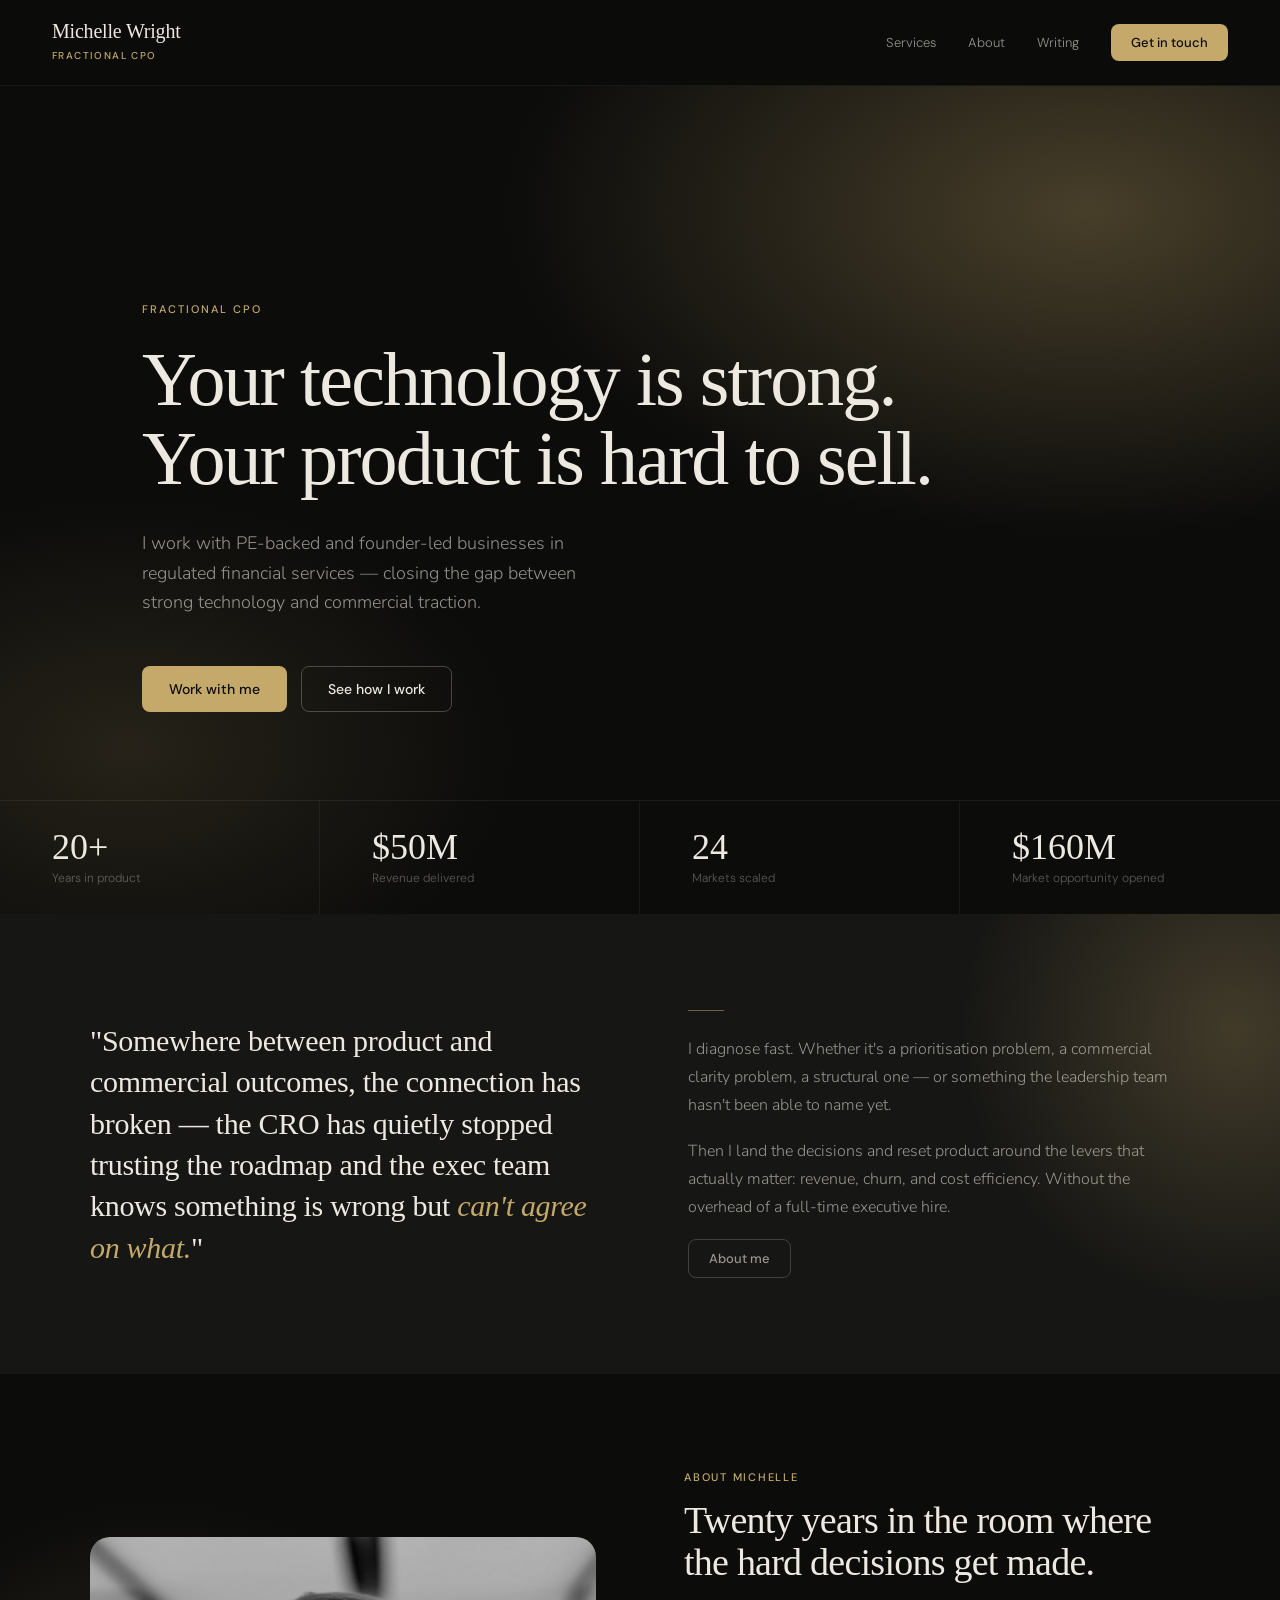
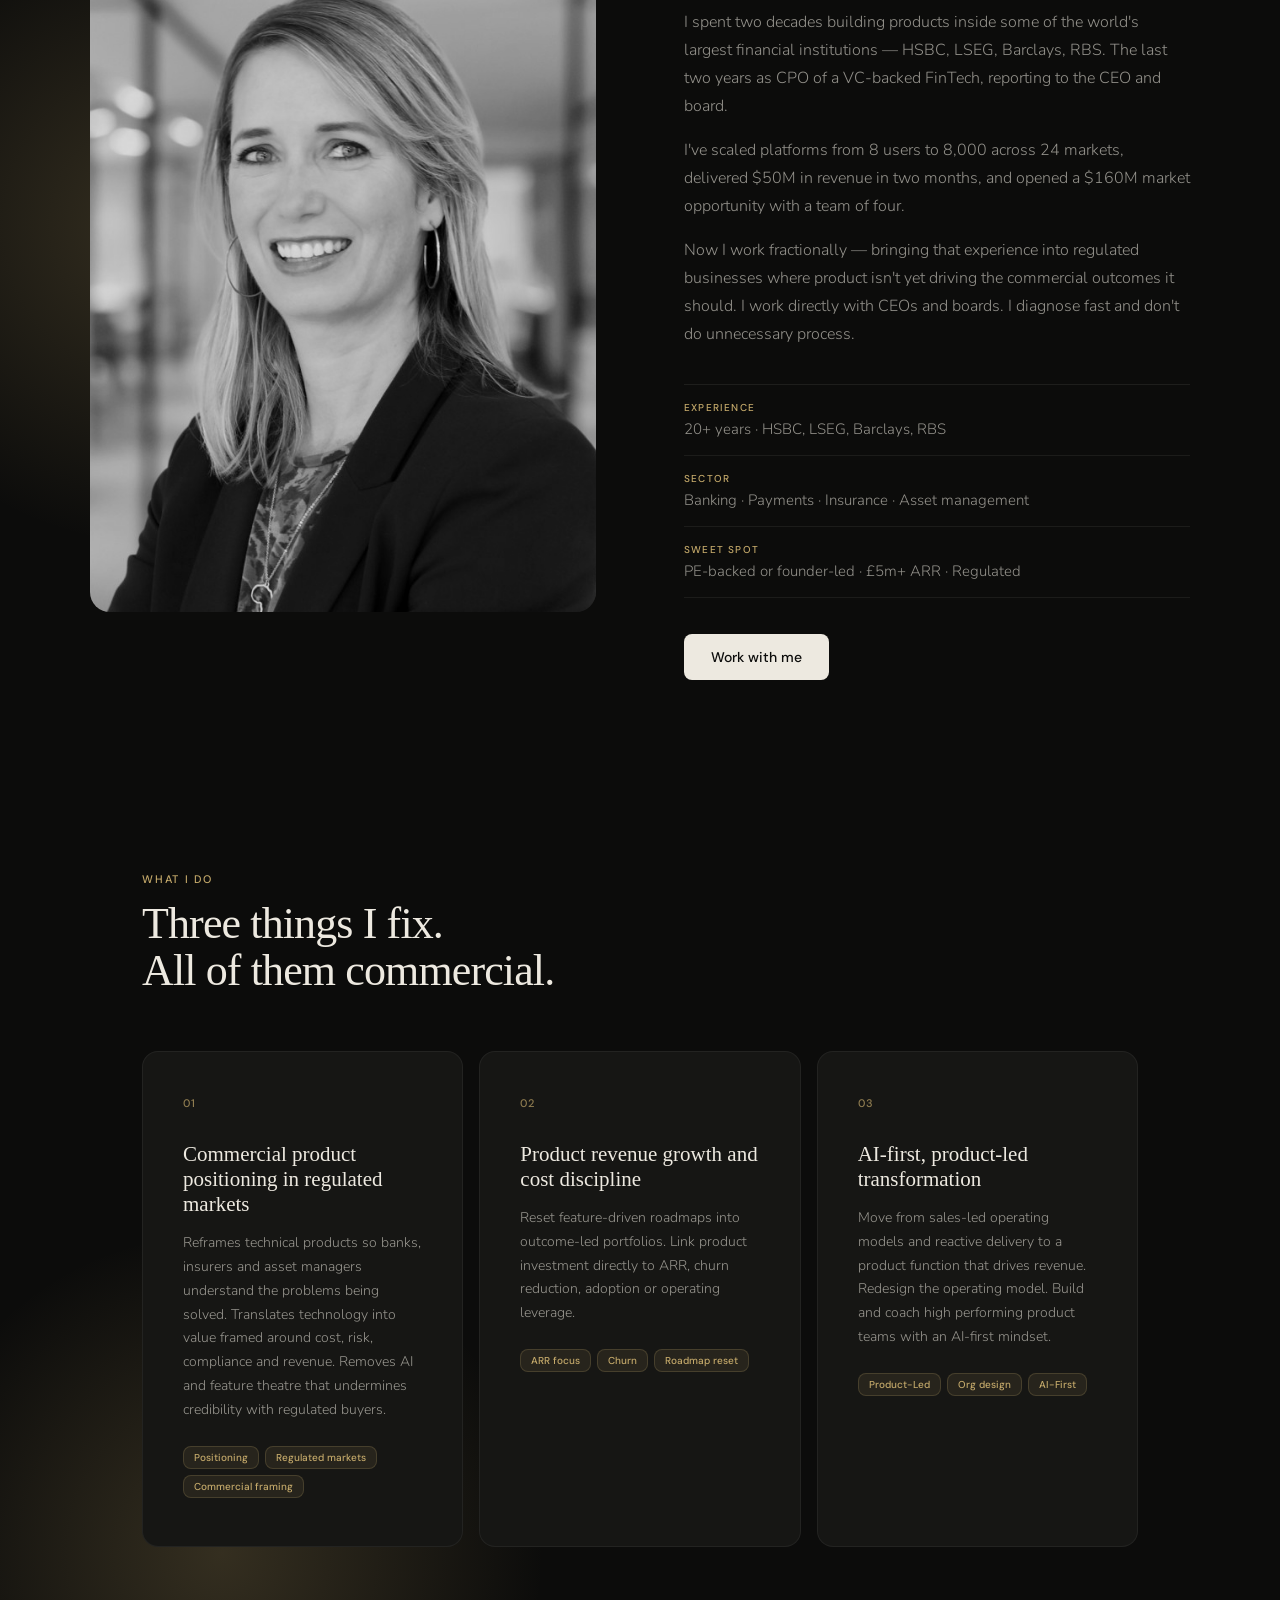
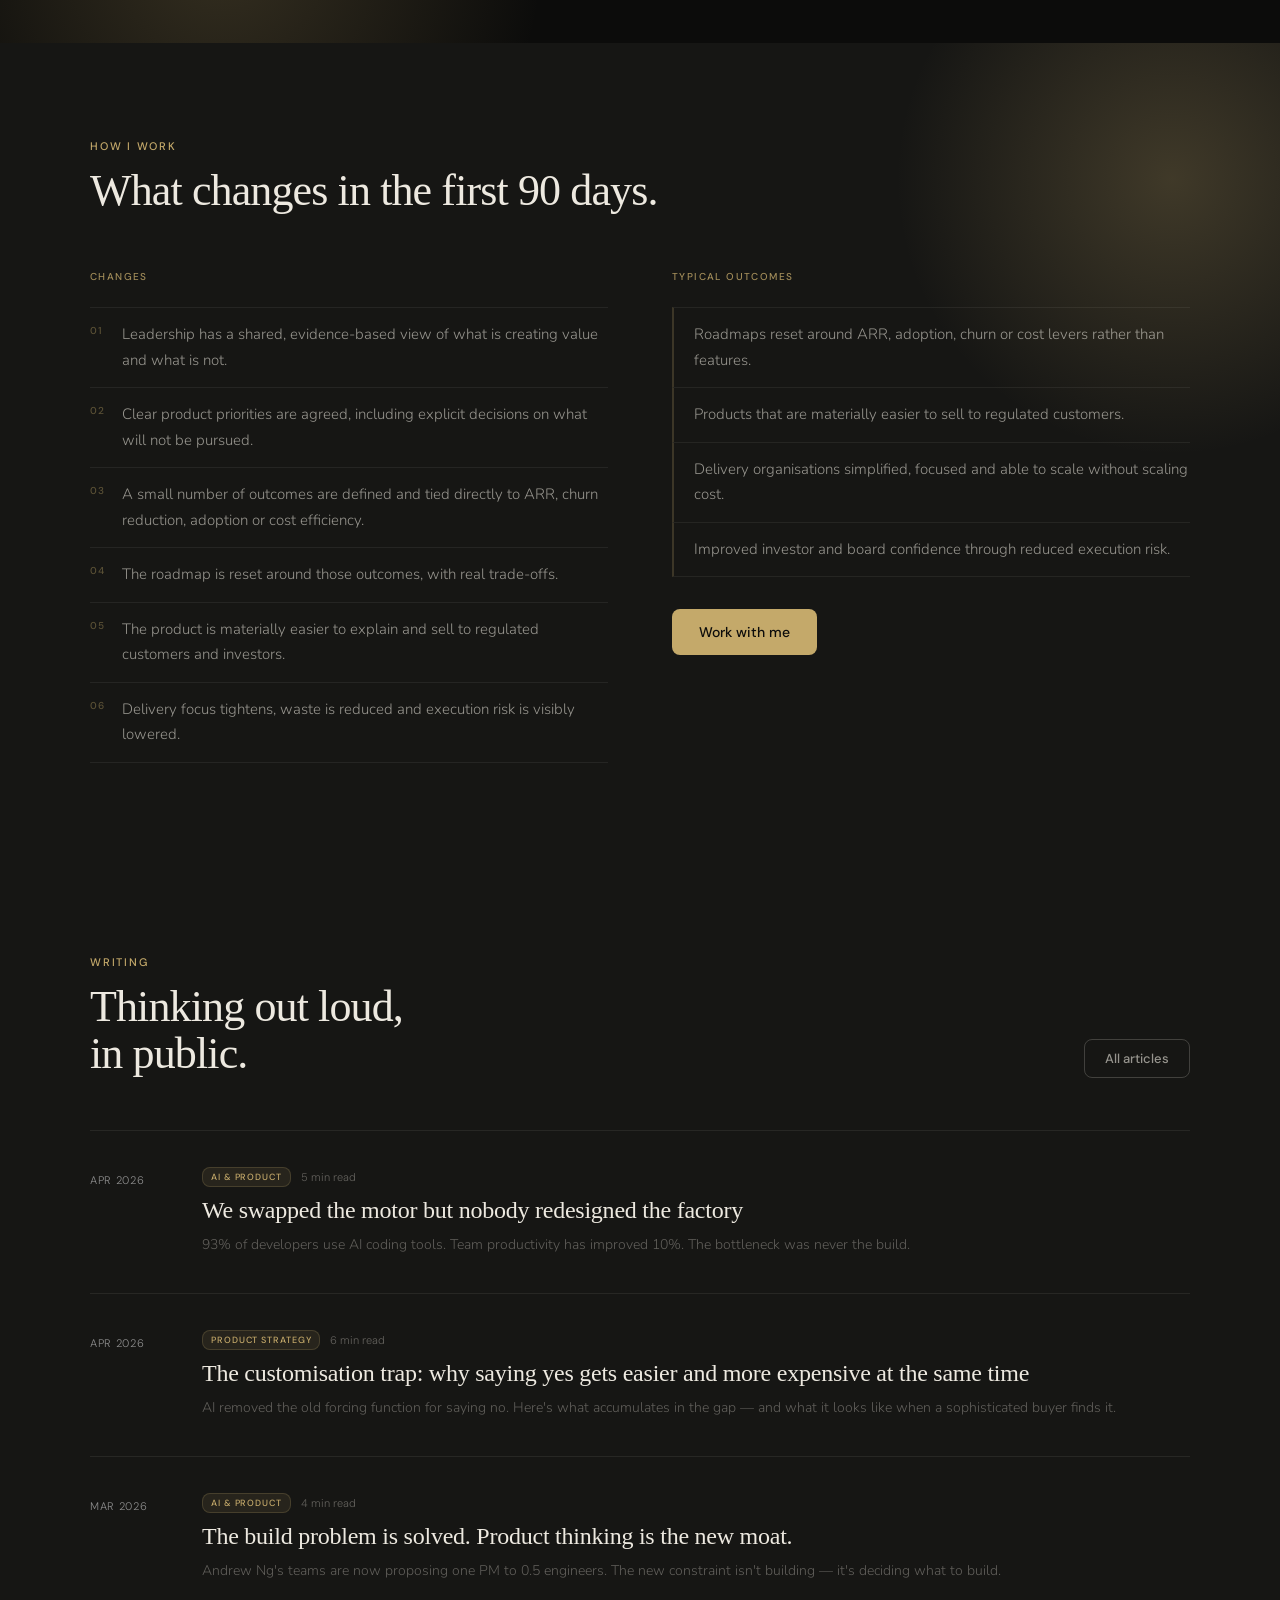
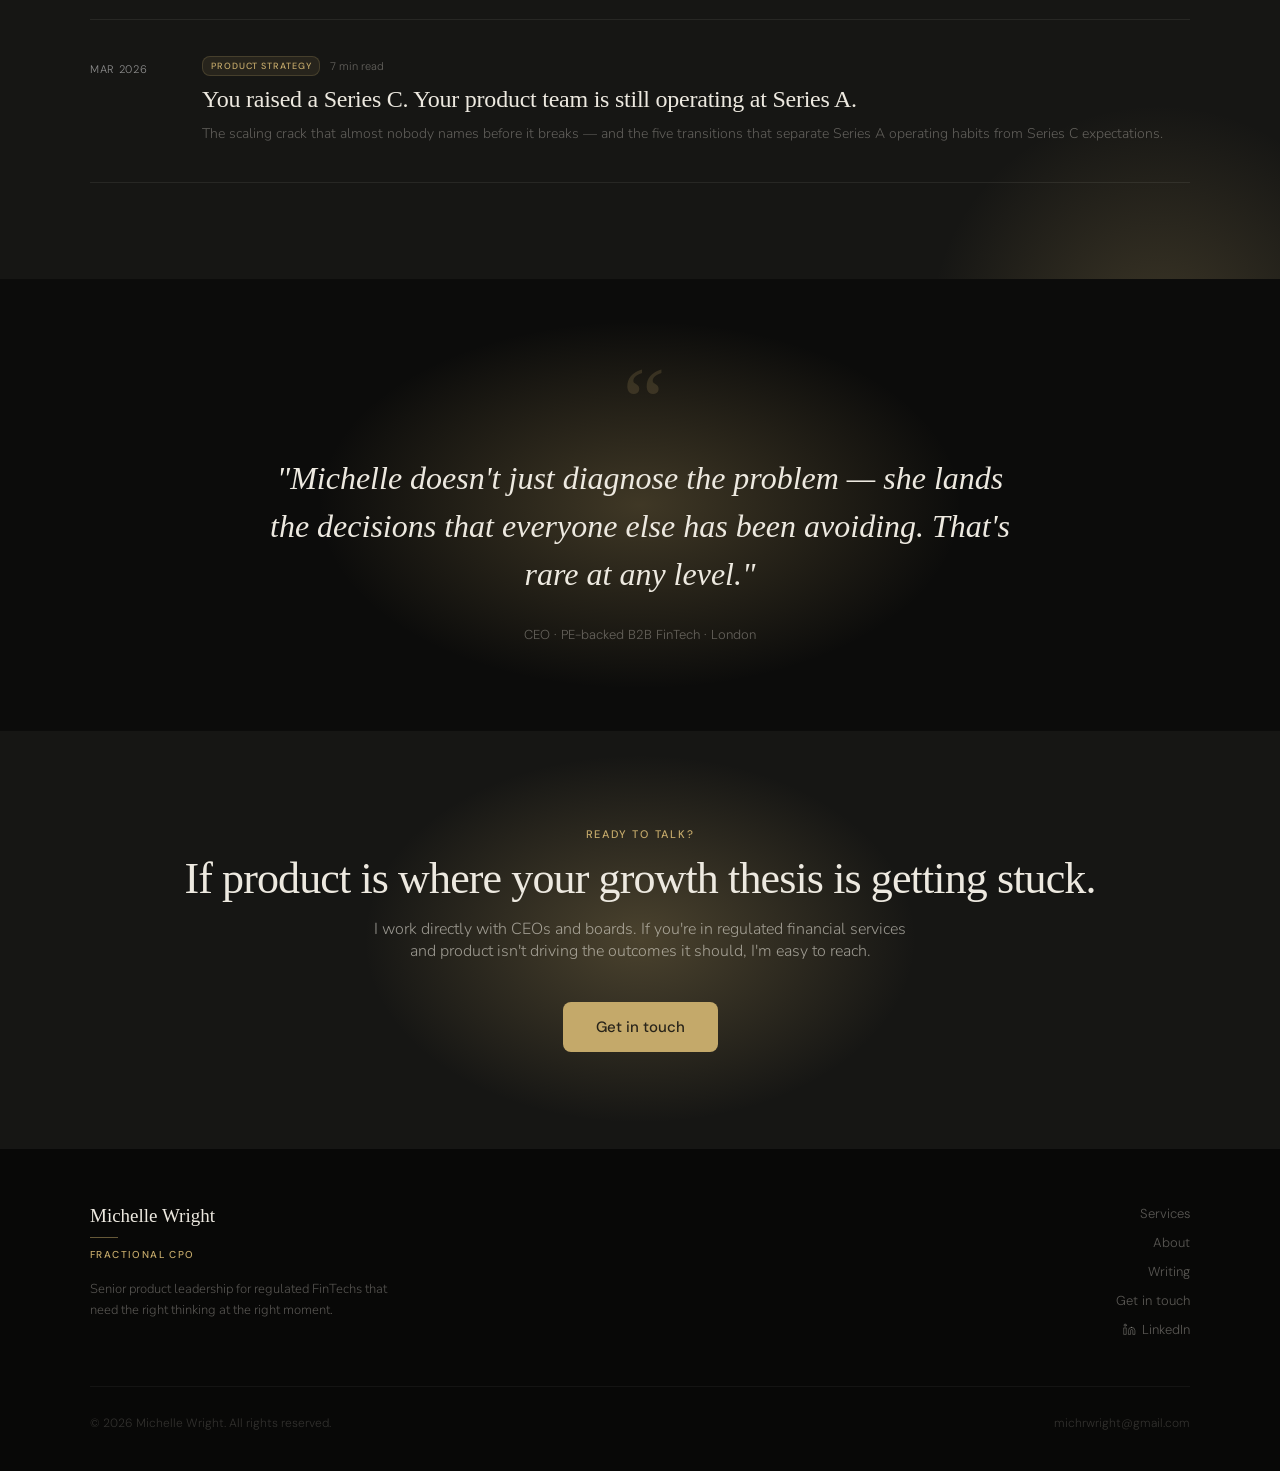
==== commit 5abd8dd1: "Update revenue and markets scaled labels in HTML" ====
--- a/index.html
+++ b/index.html
@@ -360,8 +360,8 @@
   </div>
   <div class="hero-stats">
     <div class="hero-stat"><div class="stat-num" data-counter="20+">20+</div><div class="stat-label">Years in product</div></div>
-    <div class="hero-stat"><div class="stat-num" data-counter="$50M">$50M</div><div class="stat-label">Revenue delivered at HSBC</div></div>
-    <div class="hero-stat"><div class="stat-num" data-counter="24">24</div><div class="stat-label">Markets scaled at HSBC</div></div>
+    <div class="hero-stat"><div class="stat-num" data-counter="$50M">$50M</div><div class="stat-label">Revenue delivered</div></div>
+    <div class="hero-stat"><div class="stat-num" data-counter="24">24</div><div class="stat-label">Markets scaled</div></div>
     <div class="hero-stat"><div class="stat-num" data-counter="$160M">$160M</div><div class="stat-label">Market opportunity opened</div></div>
   </div>
 </section>
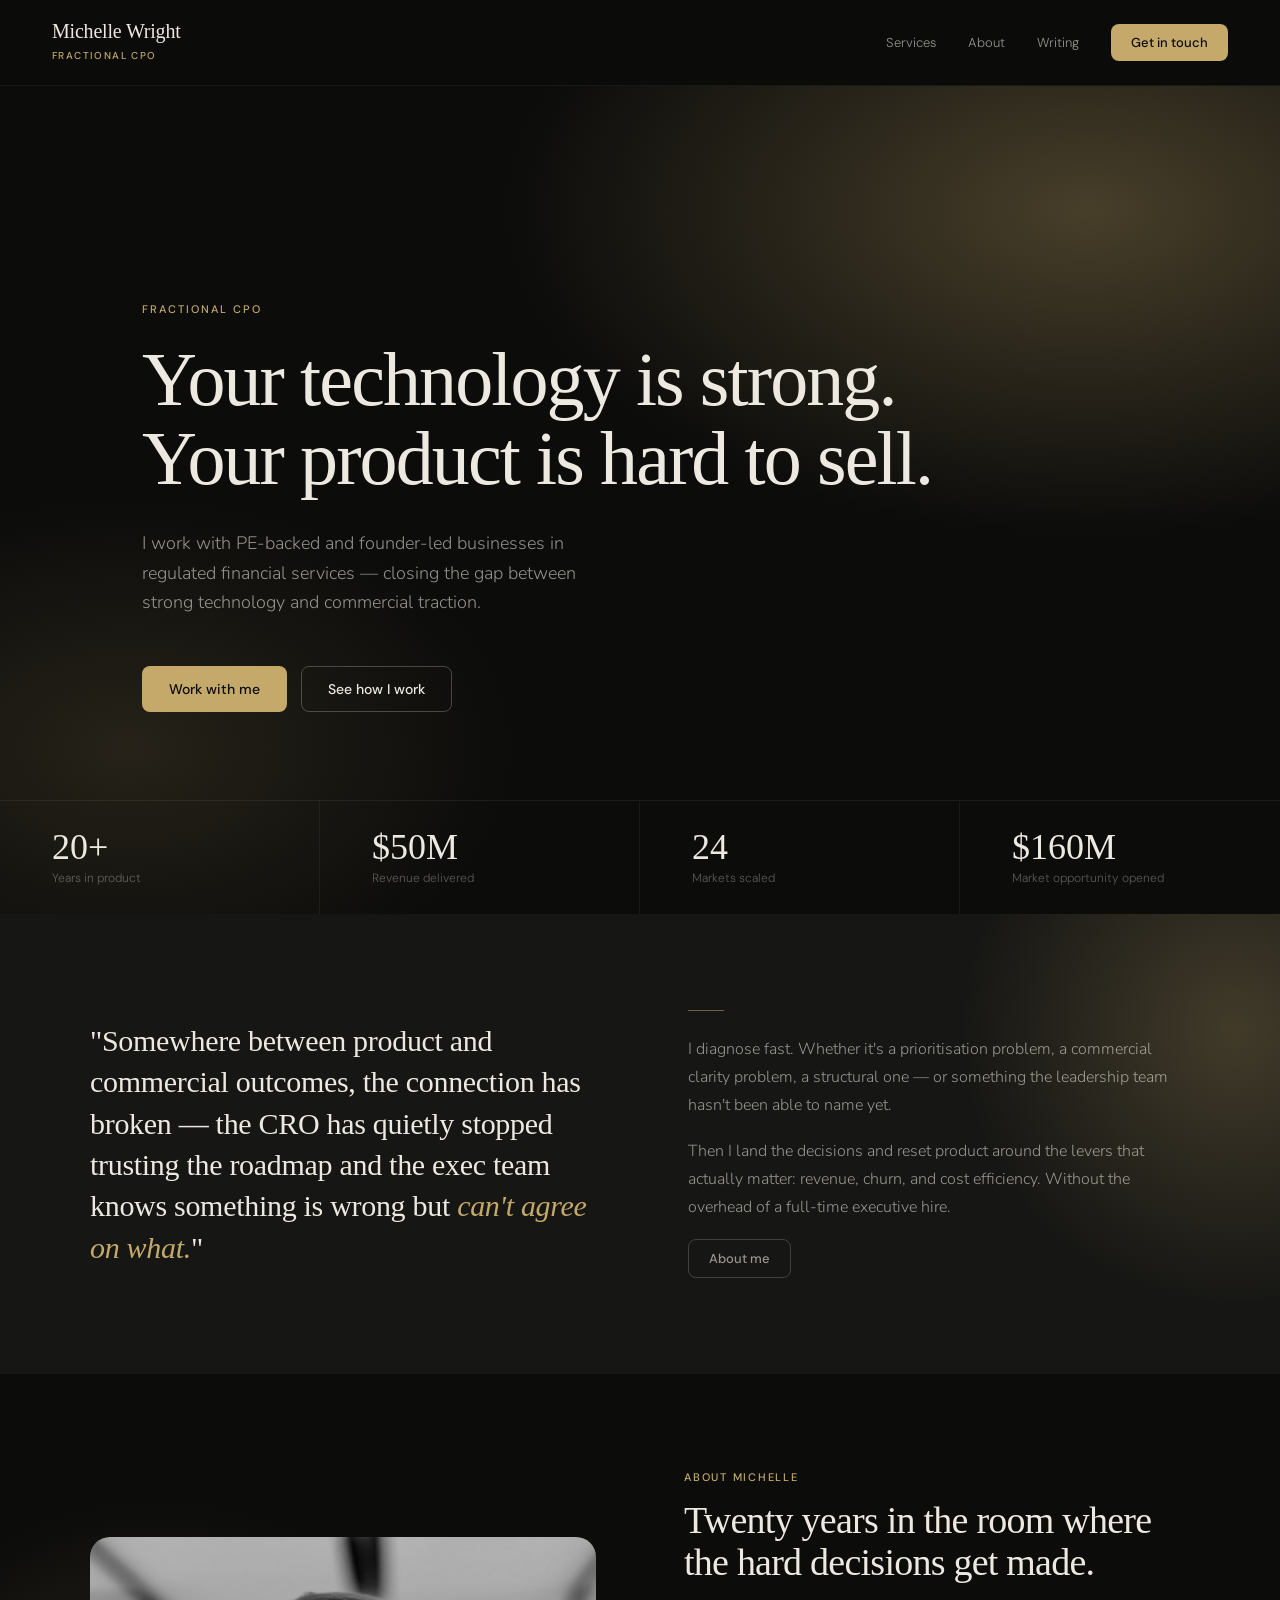
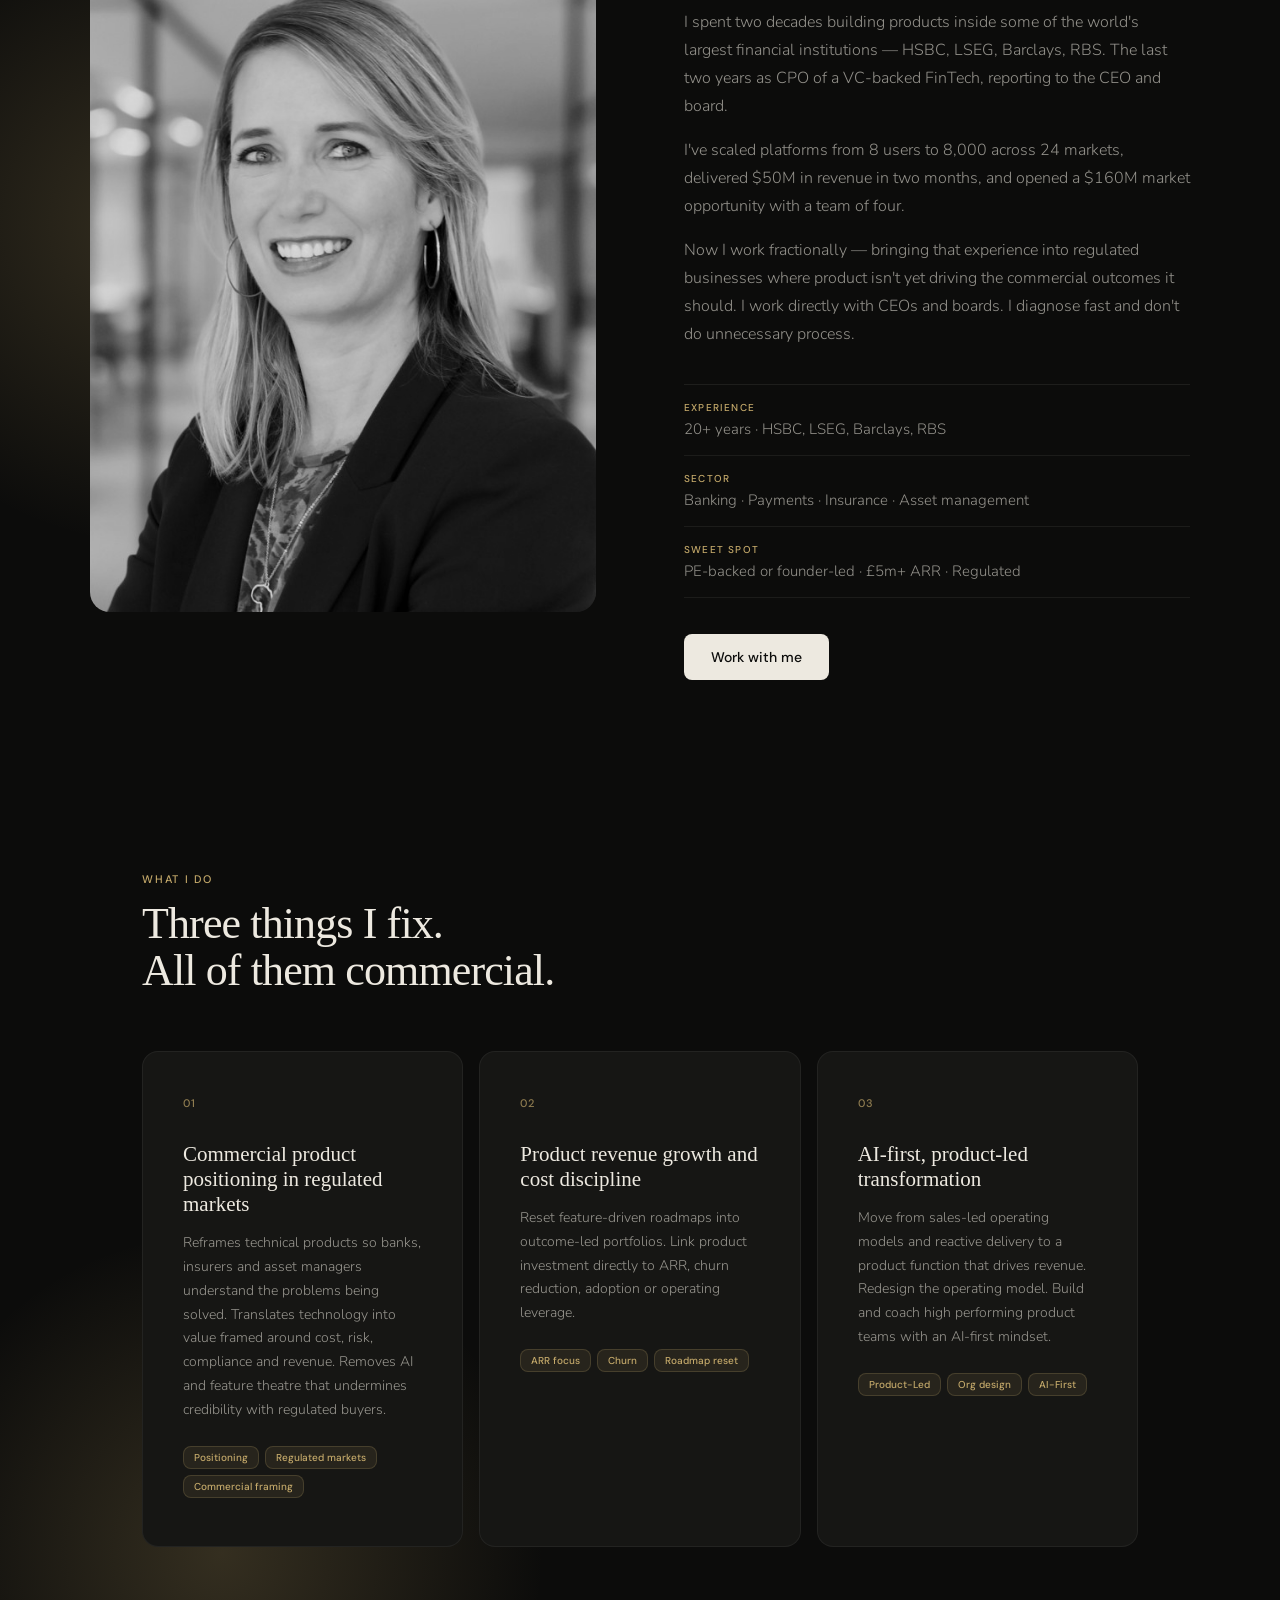
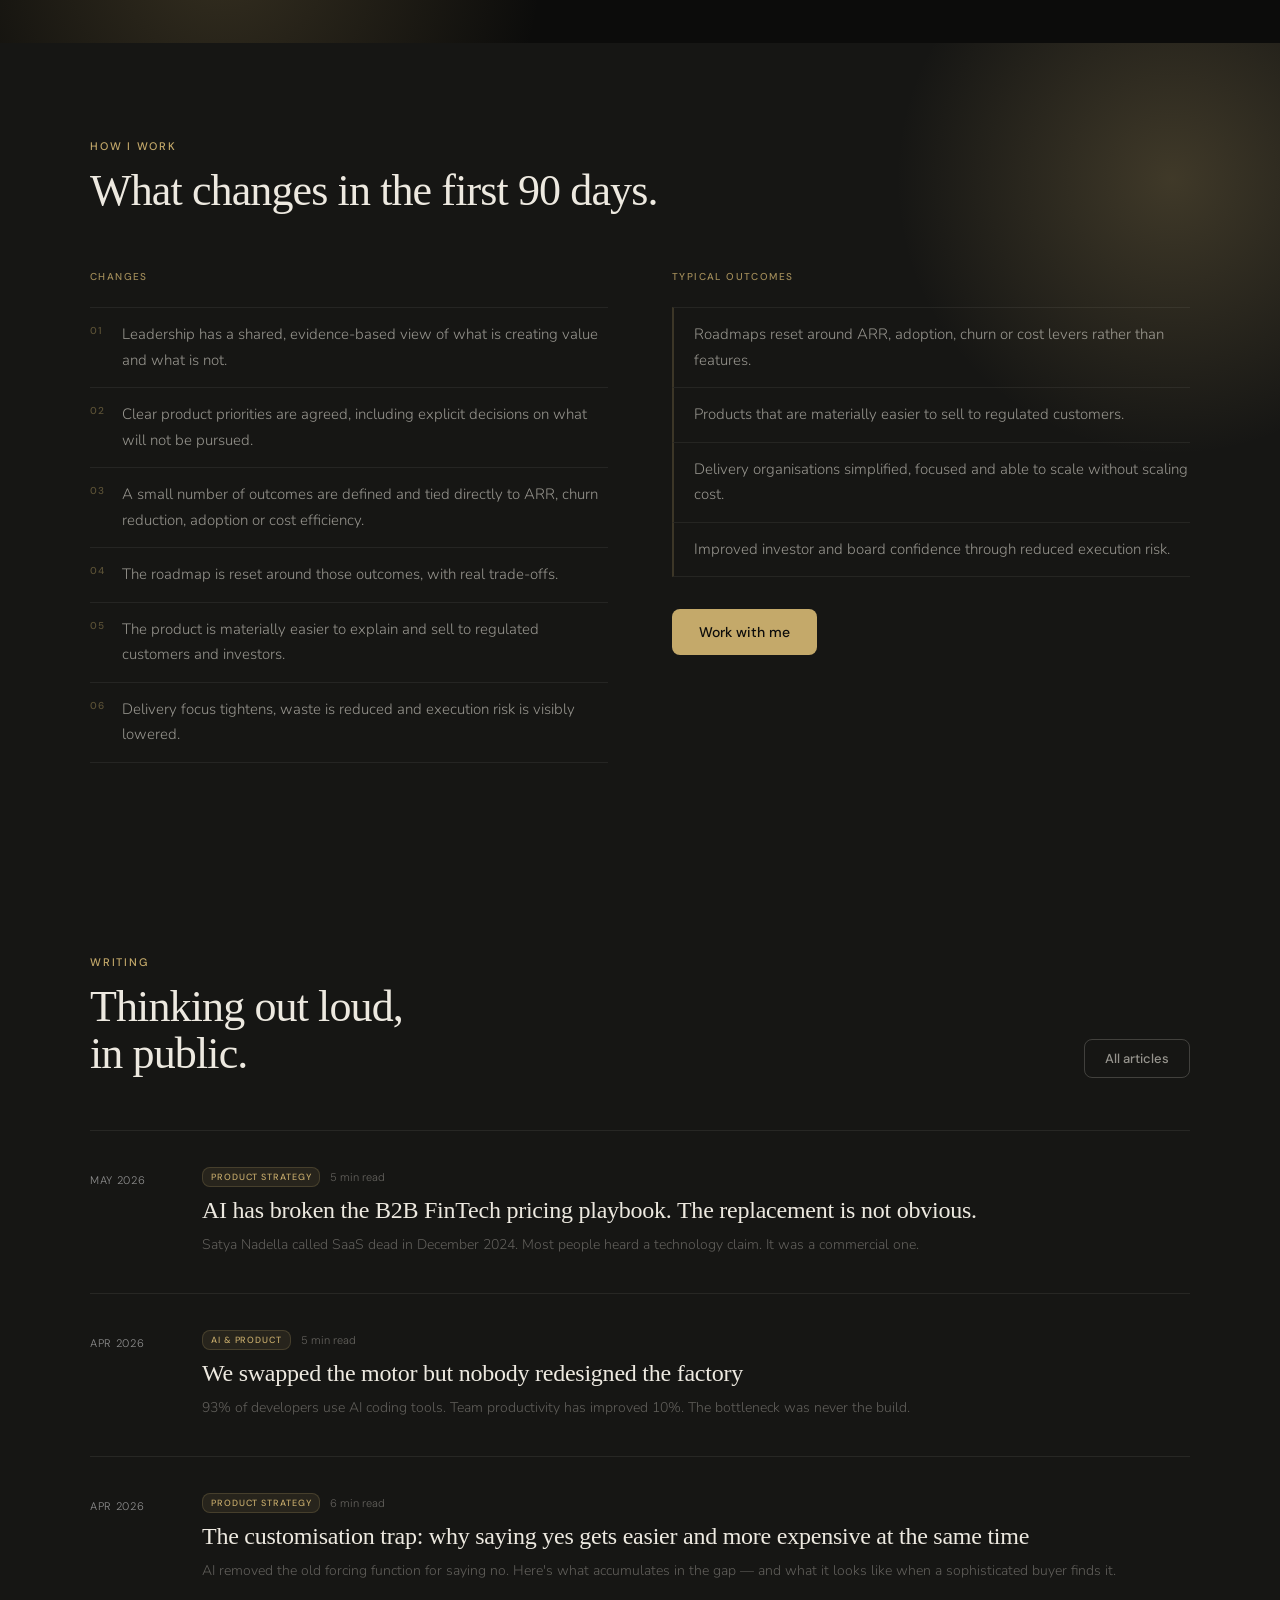
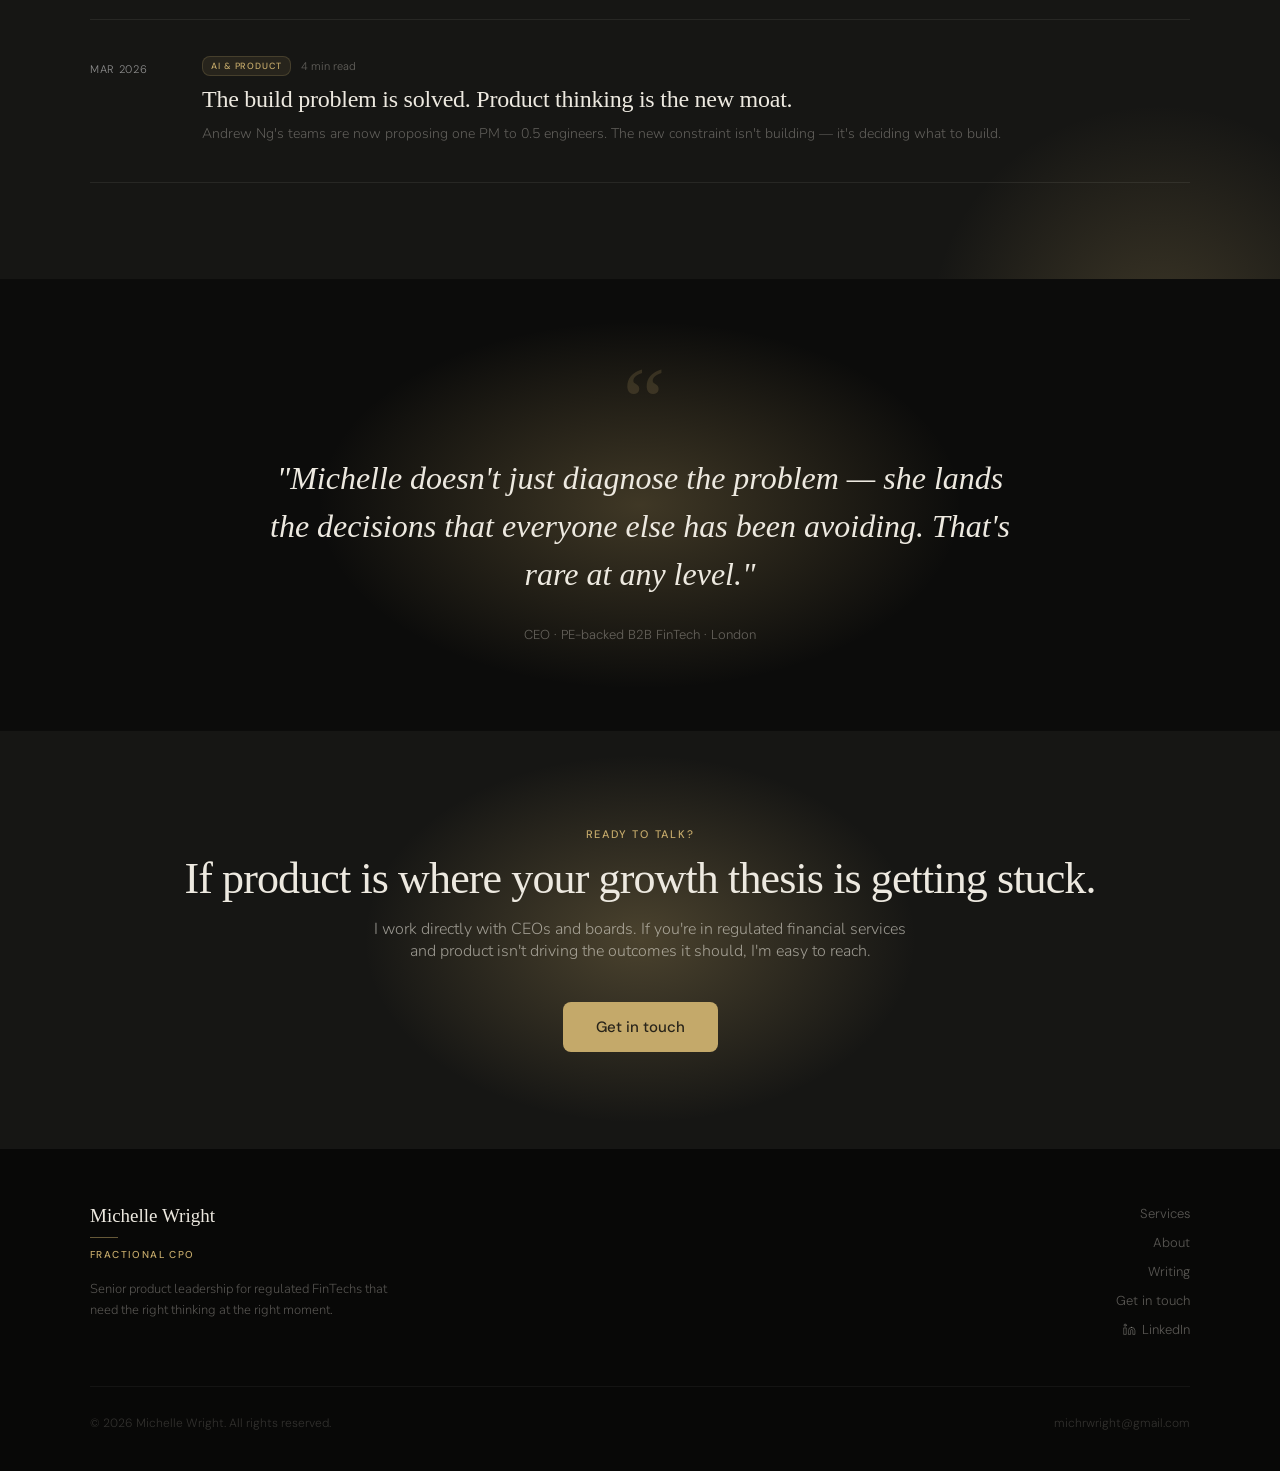
==== commit 84928f52: "Fix pricing article formatting and update home page" ====
--- a/index.html
+++ b/index.html
@@ -477,7 +477,18 @@
       <a href="writing/index.html" class="btn btn-outline" style="font-size:13px;padding:10px 20px;">All articles</a>
     </div>
     <div class="essay-list">
-      <a href="writing/factory-essay.html" class="essay" data-anim="up" data-delay="1">
+      <a href="writing/ai-pricing-playbook.html" class="essay" data-anim="up" data-delay="1">
+        <div class="essay-date">May 2026</div>
+        <div>
+          <div class="essay-meta-row">
+            <span class="essay-tag">Product Strategy</span>
+            <span class="essay-read-time">5 min read</span>
+          </div>
+          <div class="essay-title">AI has broken the B2B FinTech pricing playbook. The replacement is not obvious.</div>
+          <div class="essay-excerpt">Satya Nadella called SaaS dead in December 2024. Most people heard a technology claim. It was a commercial one.</div>
+        </div>
+      </a>
+      <a href="writing/factory-essay.html" class="essay" data-anim="up" data-delay="2">
         <div class="essay-date">Apr 2026</div>
         <div>
           <div class="essay-meta-row">
@@ -488,7 +499,7 @@
           <div class="essay-excerpt">93% of developers use AI coding tools. Team productivity has improved 10%. The bottleneck was never the build.</div>
         </div>
       </a>
-      <a href="writing/customisation-trap.html" class="essay" data-anim="up" data-delay="2">
+      <a href="writing/customisation-trap.html" class="essay" data-anim="up" data-delay="3">
         <div class="essay-date">Apr 2026</div>
         <div>
           <div class="essay-meta-row">
@@ -499,7 +510,7 @@
           <div class="essay-excerpt">AI removed the old forcing function for saying no. Here's what accumulates in the gap — and what it looks like when a sophisticated buyer finds it.</div>
         </div>
       </a>
-      <a href="writing/build-problem.html" class="essay" data-anim="up" data-delay="3">
+      <a href="writing/build-problem.html" class="essay" data-anim="up" data-delay="4">
         <div class="essay-date">Mar 2026</div>
         <div>
           <div class="essay-meta-row">
@@ -508,17 +519,6 @@
           </div>
           <div class="essay-title">The build problem is solved. Product thinking is the new moat.</div>
           <div class="essay-excerpt">Andrew Ng's teams are now proposing one PM to 0.5 engineers. The new constraint isn't building — it's deciding what to build.</div>
-        </div>
-      </a>
-      <a href="writing/series-c-series-a.html" class="essay" data-anim="up" data-delay="4">
-        <div class="essay-date">Mar 2026</div>
-        <div>
-          <div class="essay-meta-row">
-            <span class="essay-tag">Product Strategy</span>
-            <span class="essay-read-time">7 min read</span>
-          </div>
-          <div class="essay-title">You raised a Series C. Your product team is still operating at Series A.</div>
-          <div class="essay-excerpt">The scaling crack that almost nobody names before it breaks — and the five transitions that separate Series A operating habits from Series C expectations.</div>
         </div>
       </a>
     </div>
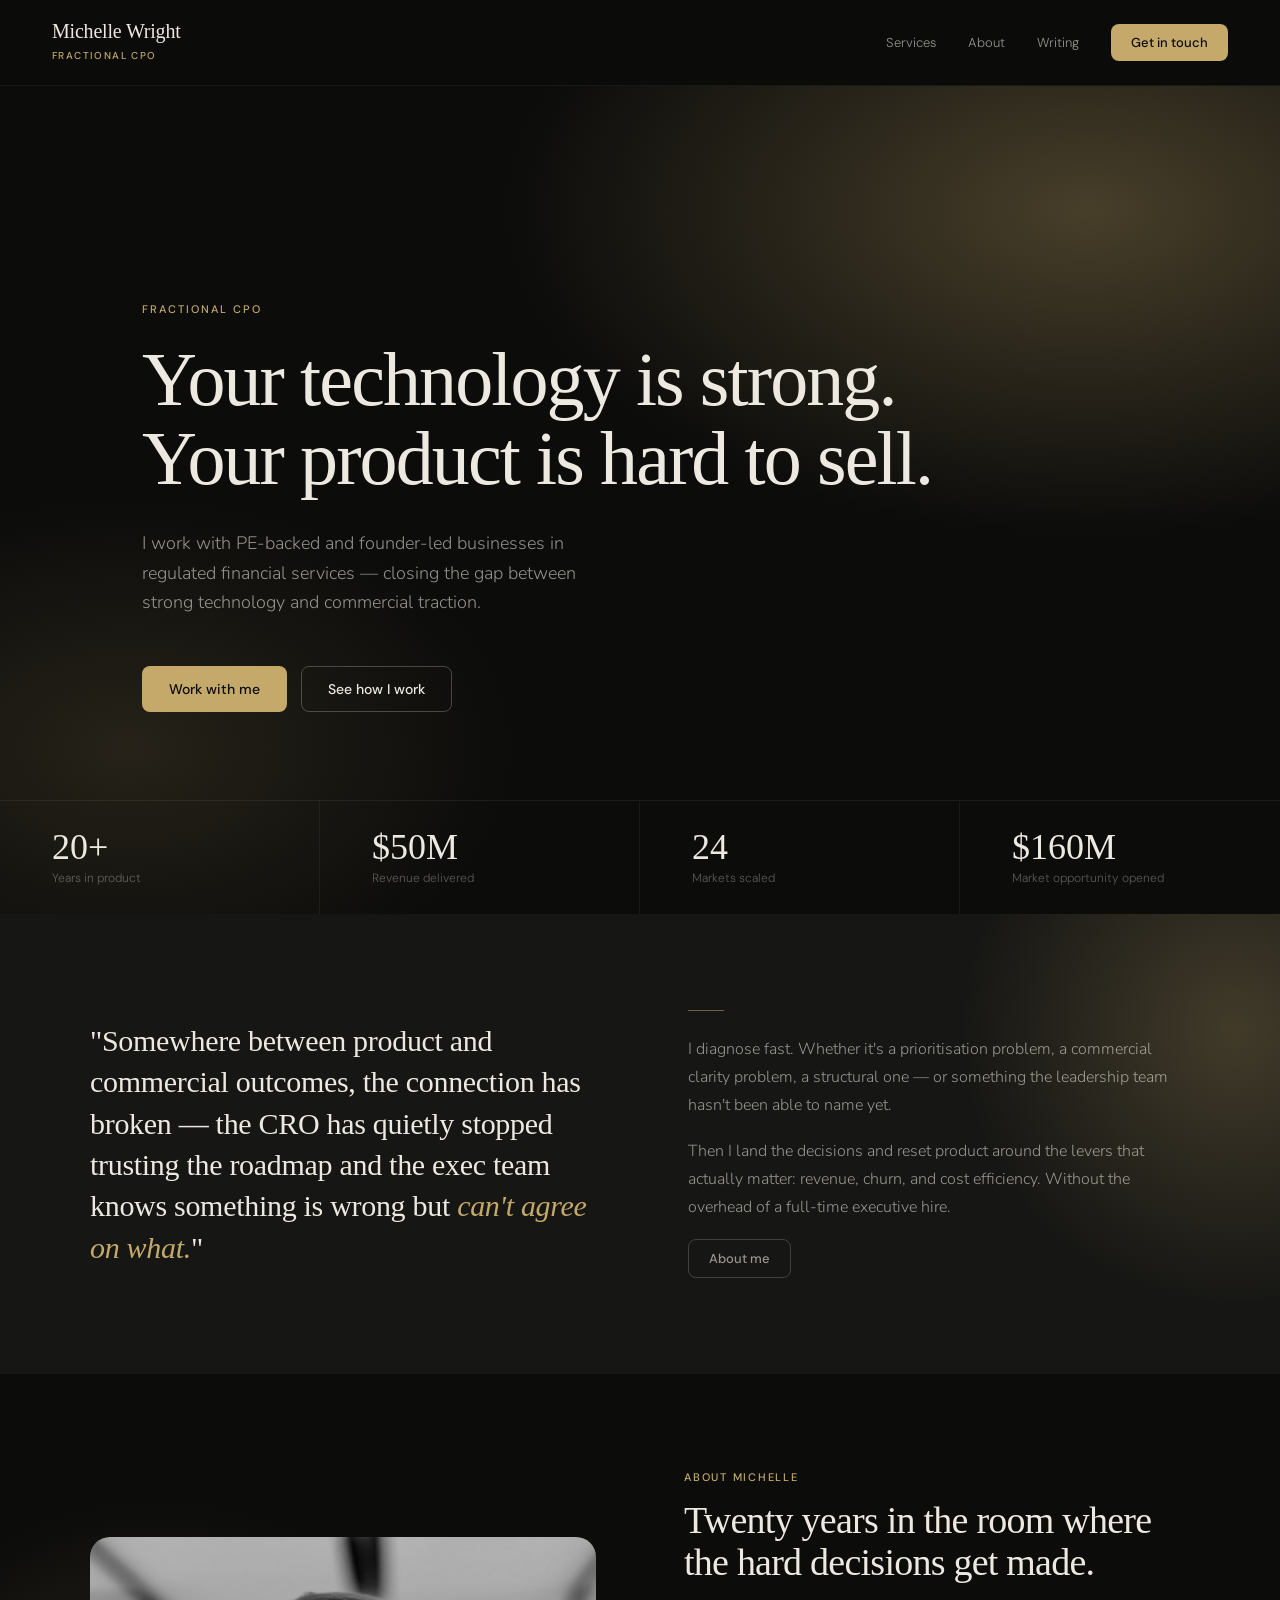
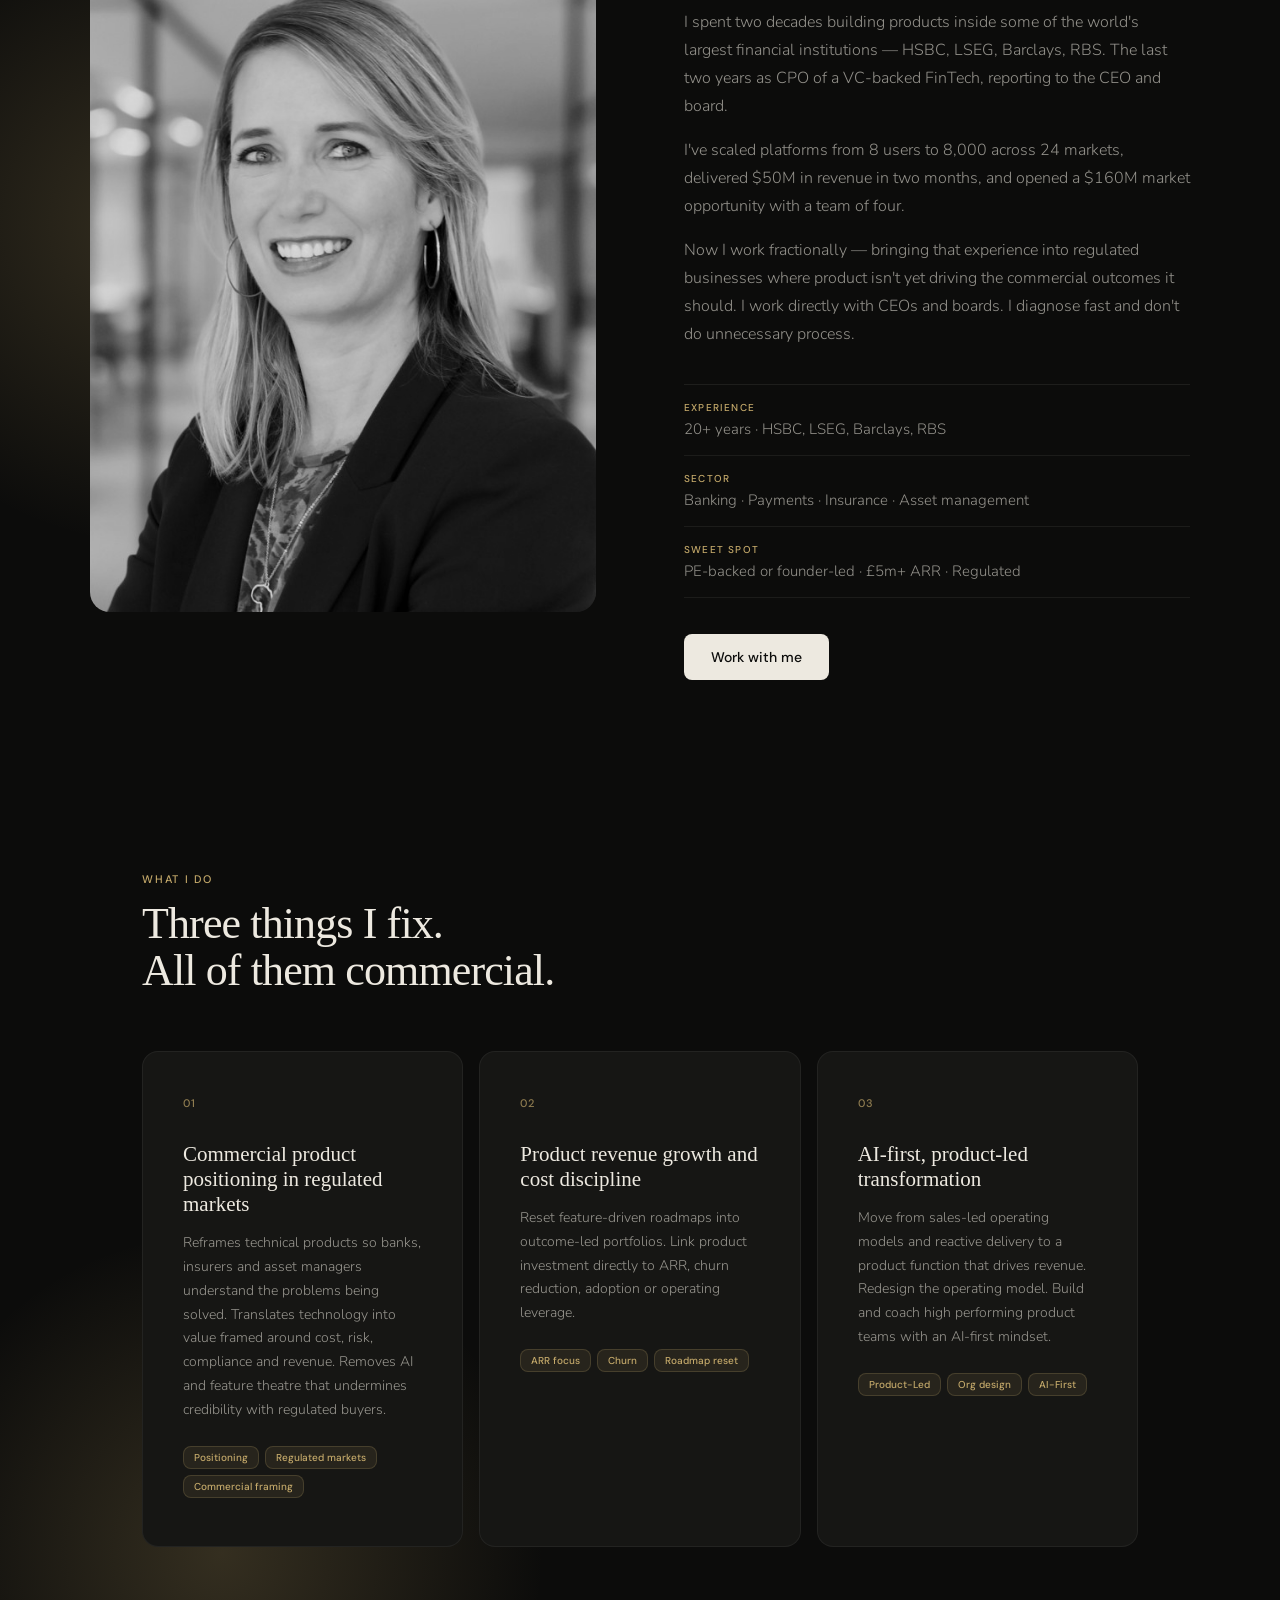
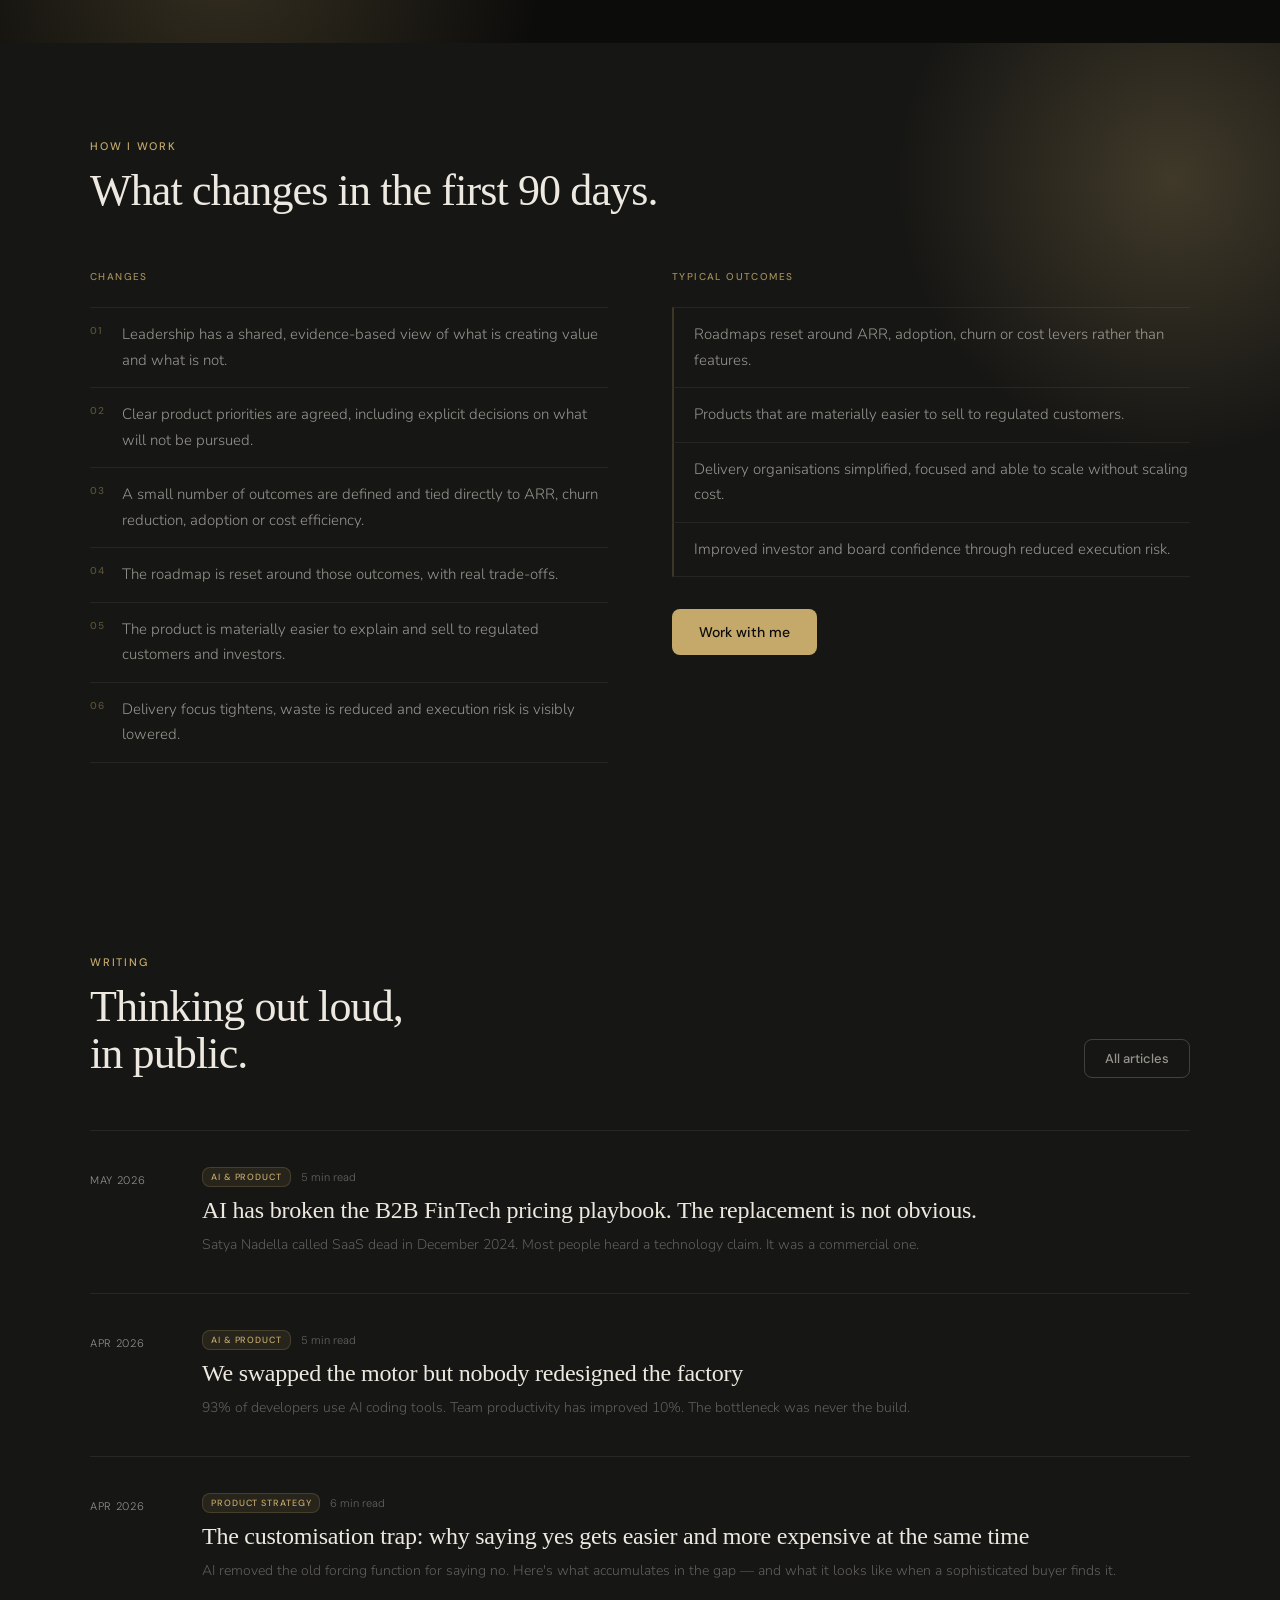
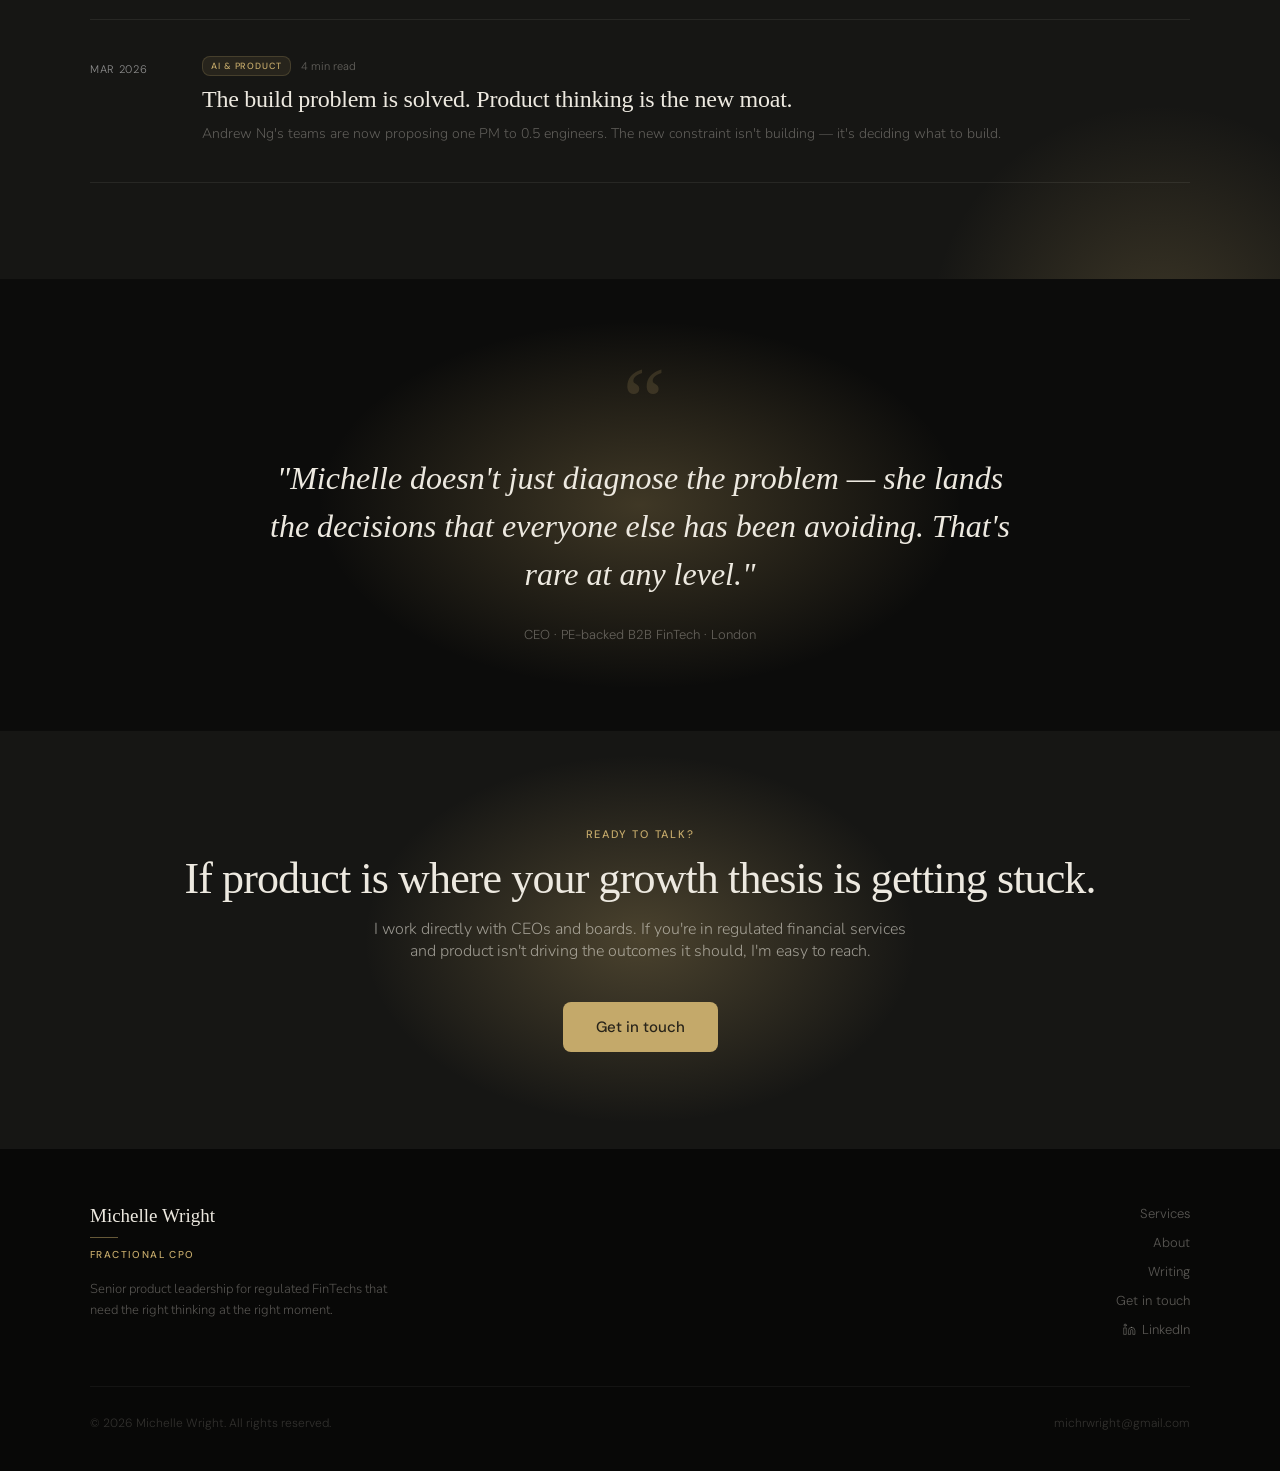
==== commit c3a7719e: "Fix pricing article category tag to AI & Product" ====
--- a/index.html
+++ b/index.html
@@ -481,7 +481,7 @@
         <div class="essay-date">May 2026</div>
         <div>
           <div class="essay-meta-row">
-            <span class="essay-tag">Product Strategy</span>
+            <span class="essay-tag">AI &amp; Product</span>
             <span class="essay-read-time">5 min read</span>
           </div>
           <div class="essay-title">AI has broken the B2B FinTech pricing playbook. The replacement is not obvious.</div>
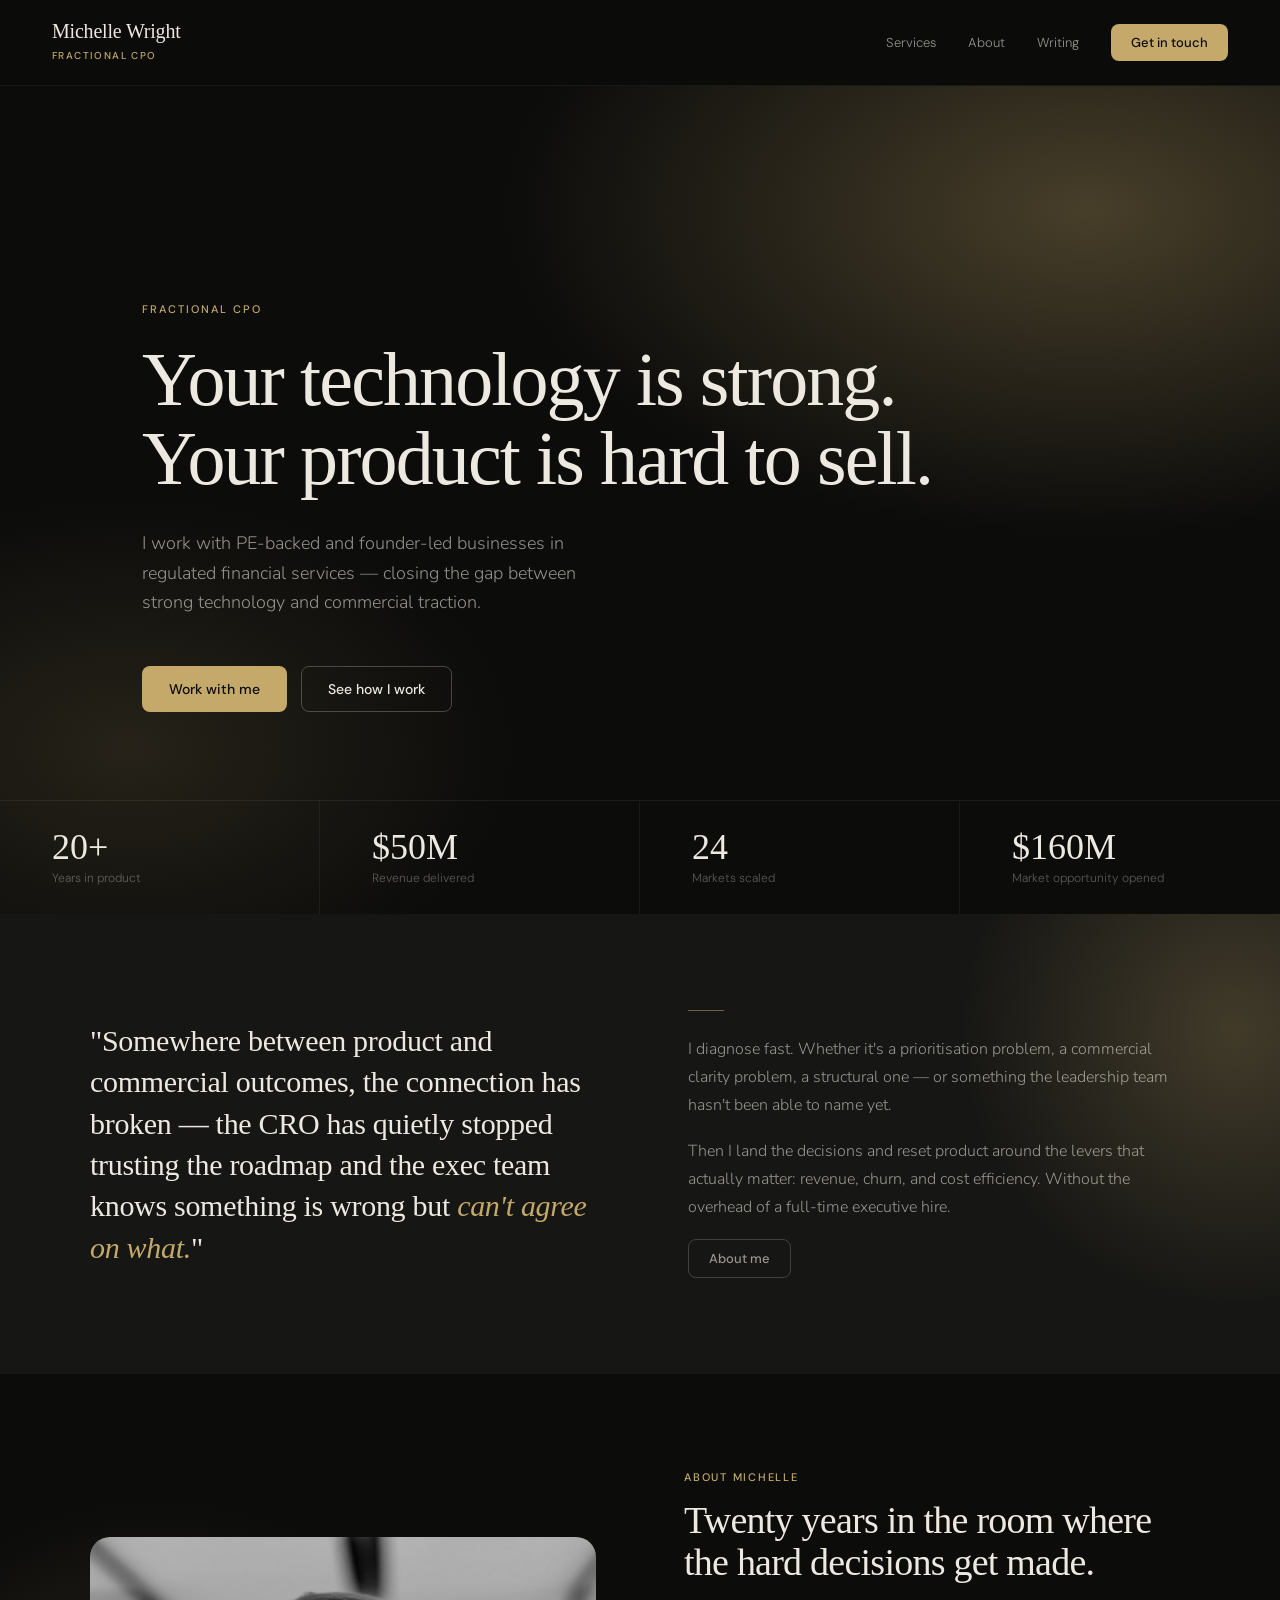
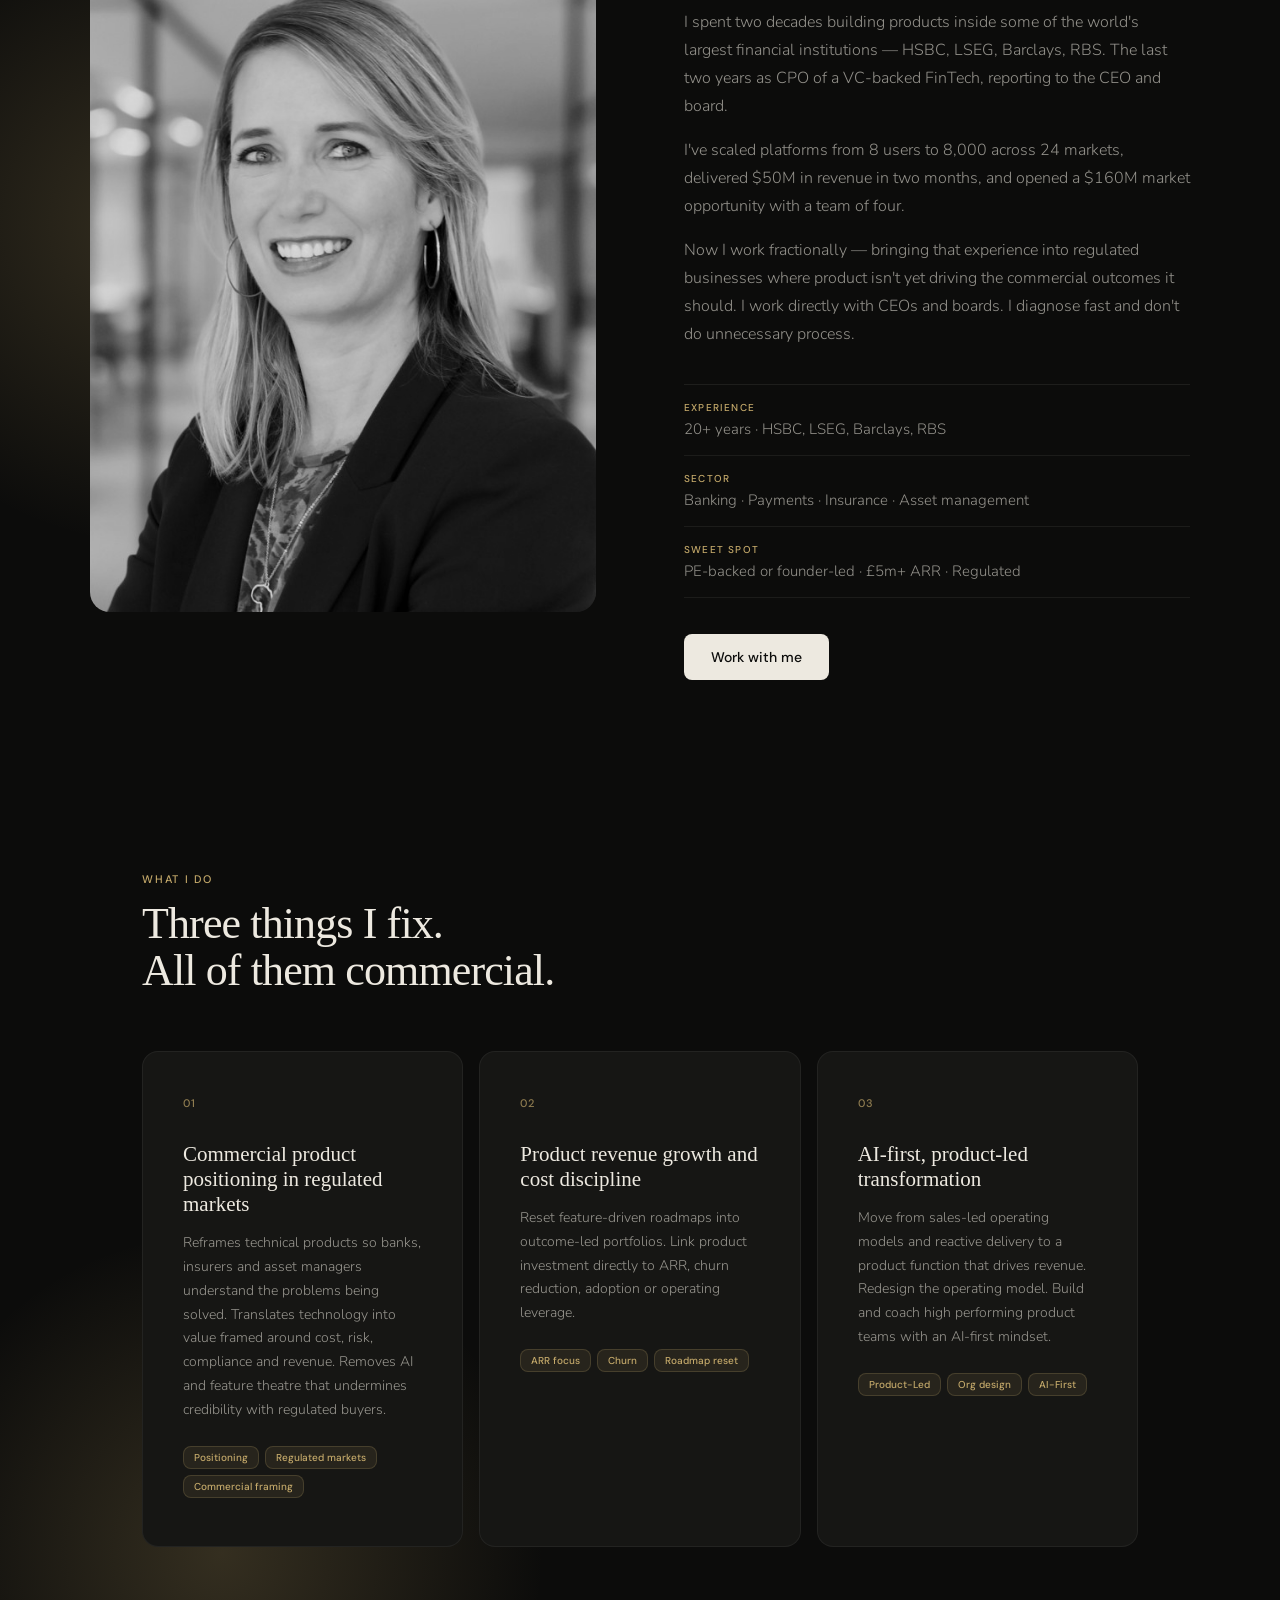
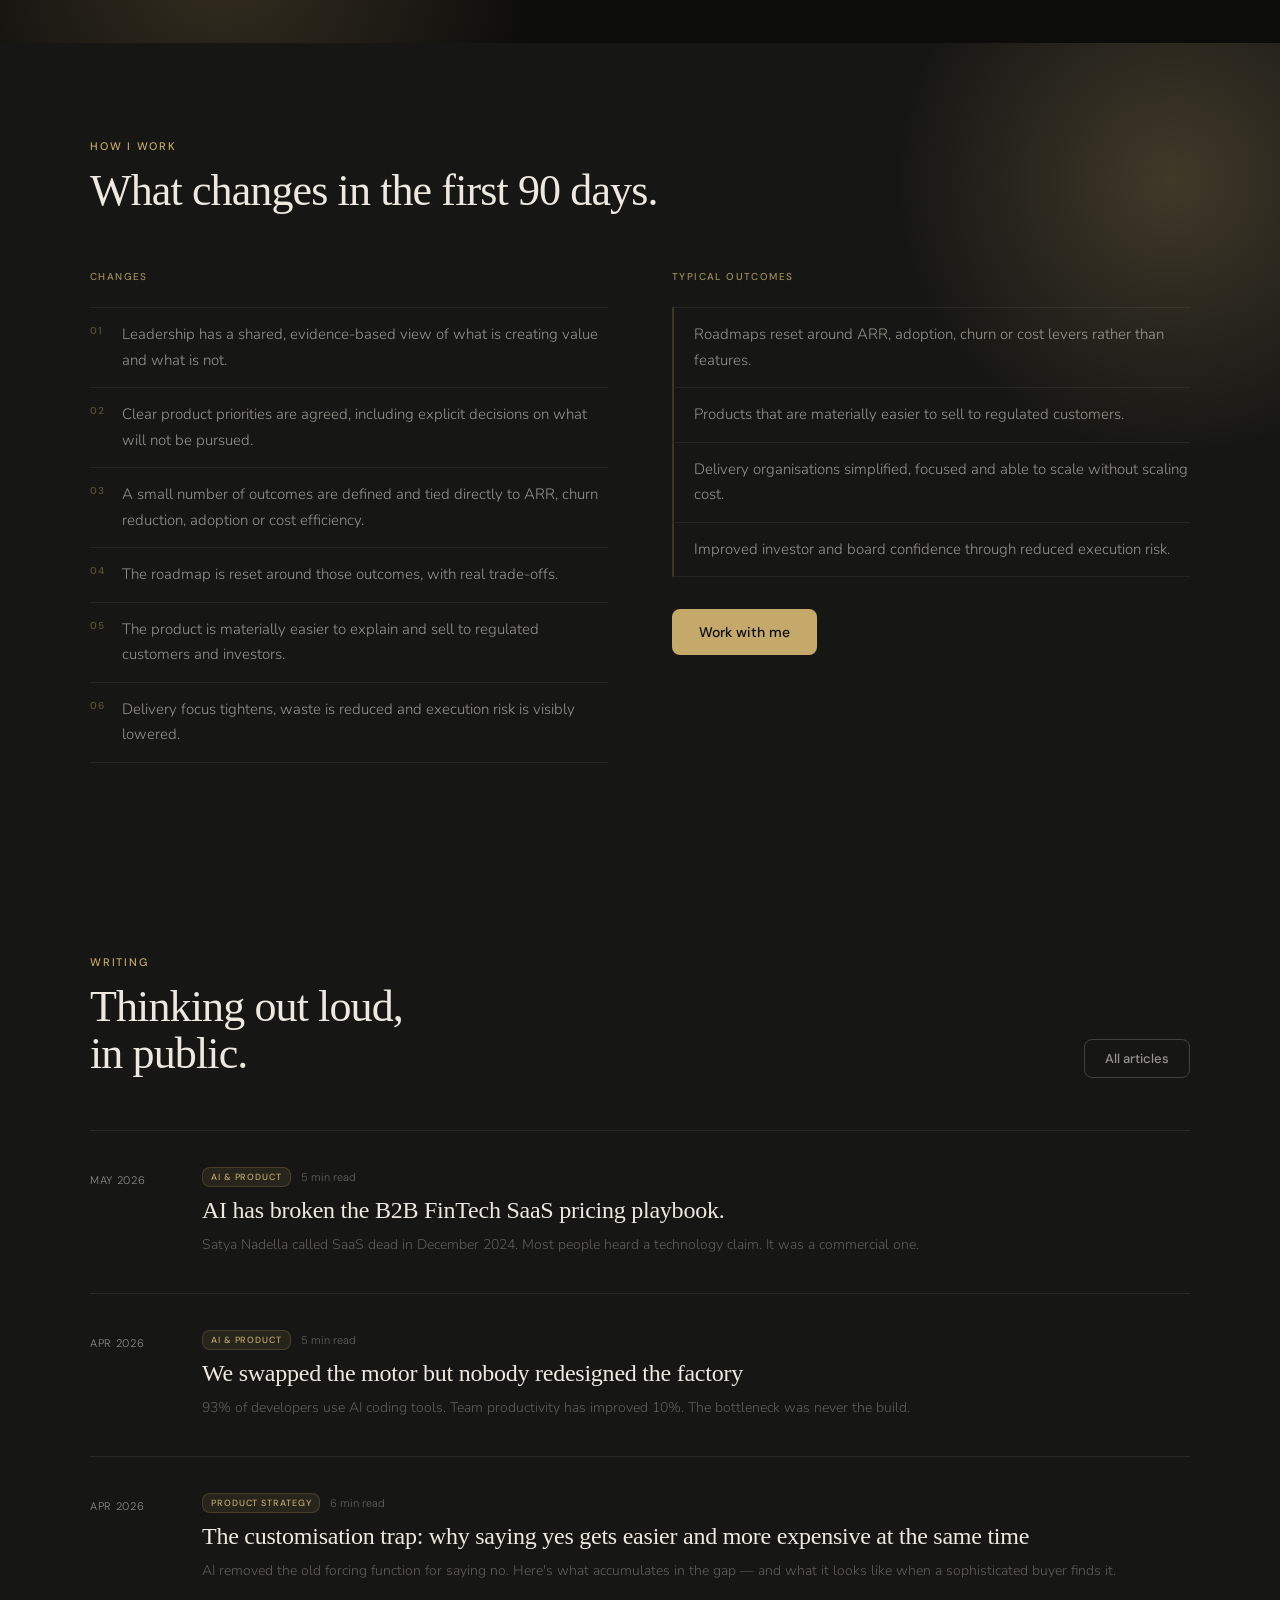
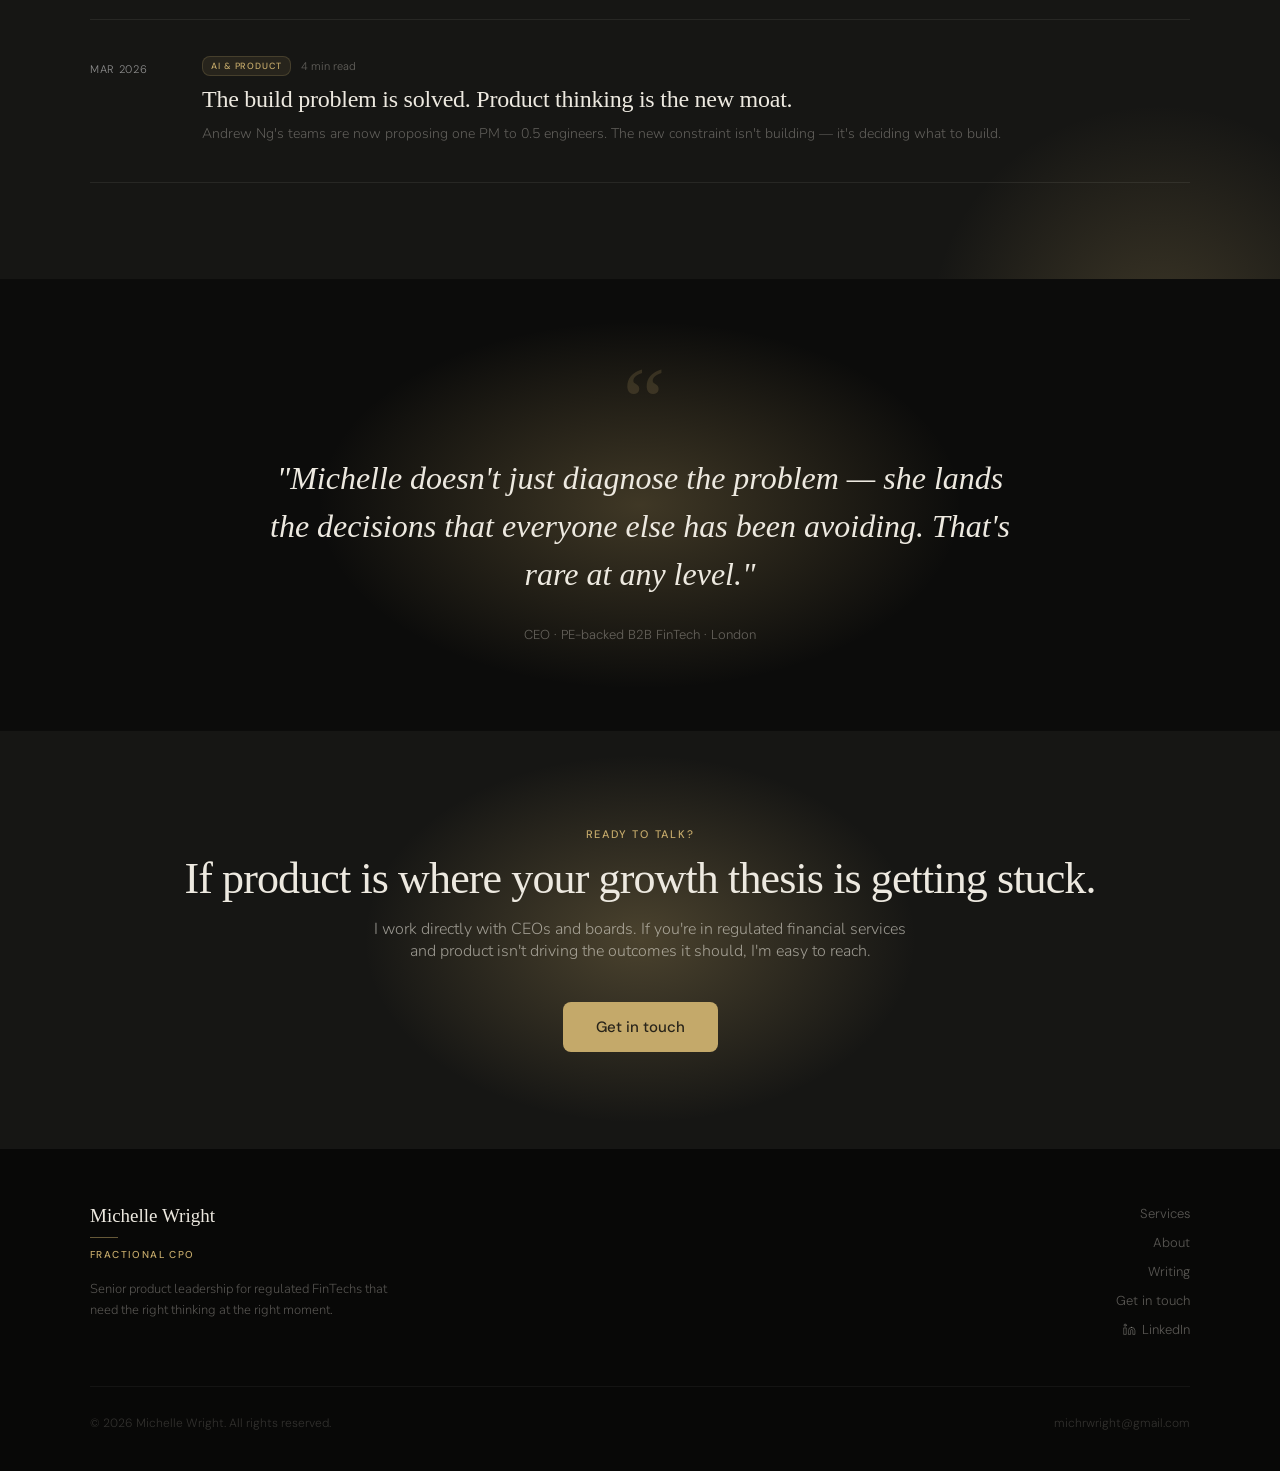
==== commit ad4cfa63: "Update AI pricing article title and subtitle - Add "SaaS" to article title for precision - Split sub" ====
--- a/index.html
+++ b/index.html
@@ -484,7 +484,7 @@
             <span class="essay-tag">AI &amp; Product</span>
             <span class="essay-read-time">5 min read</span>
           </div>
-          <div class="essay-title">AI has broken the B2B FinTech pricing playbook. The replacement is not obvious.</div>
+          <div class="essay-title">AI has broken the B2B FinTech SaaS pricing playbook.</div>
           <div class="essay-excerpt">Satya Nadella called SaaS dead in December 2024. Most people heard a technology claim. It was a commercial one.</div>
         </div>
       </a>
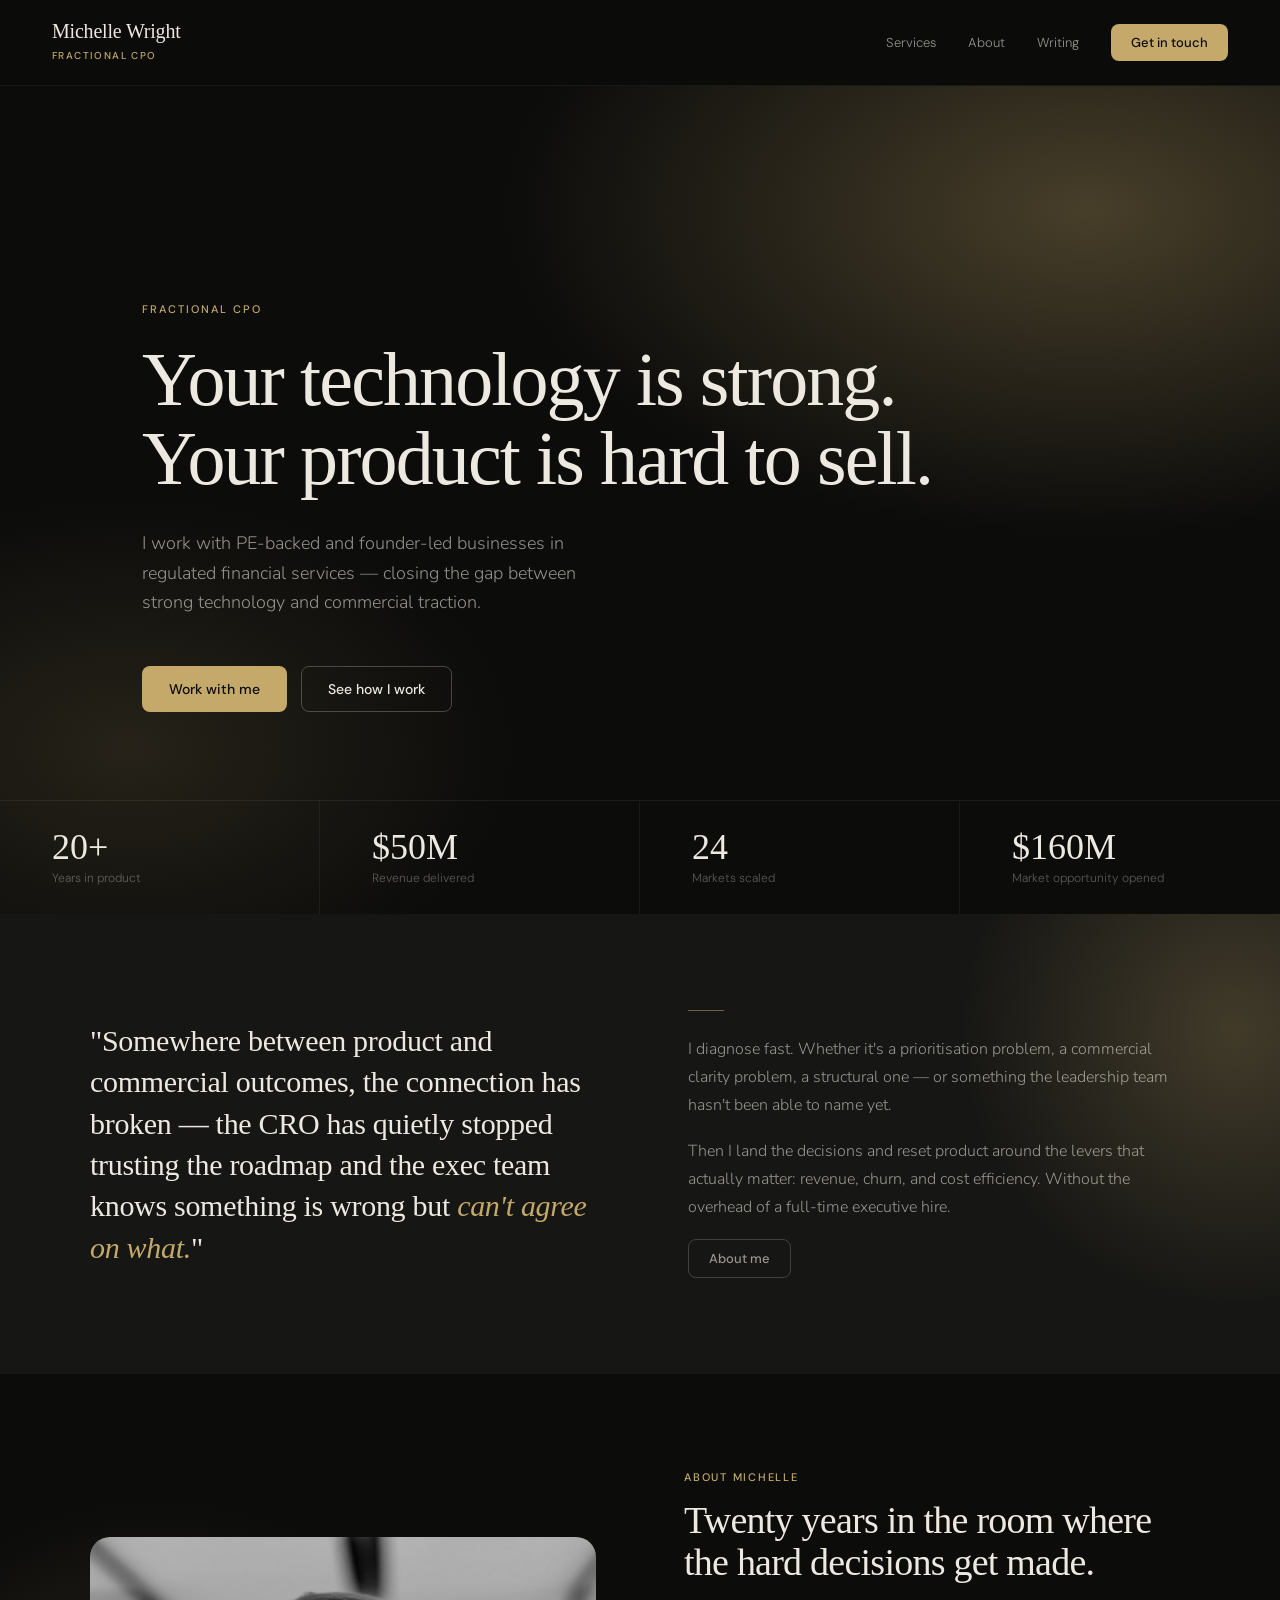
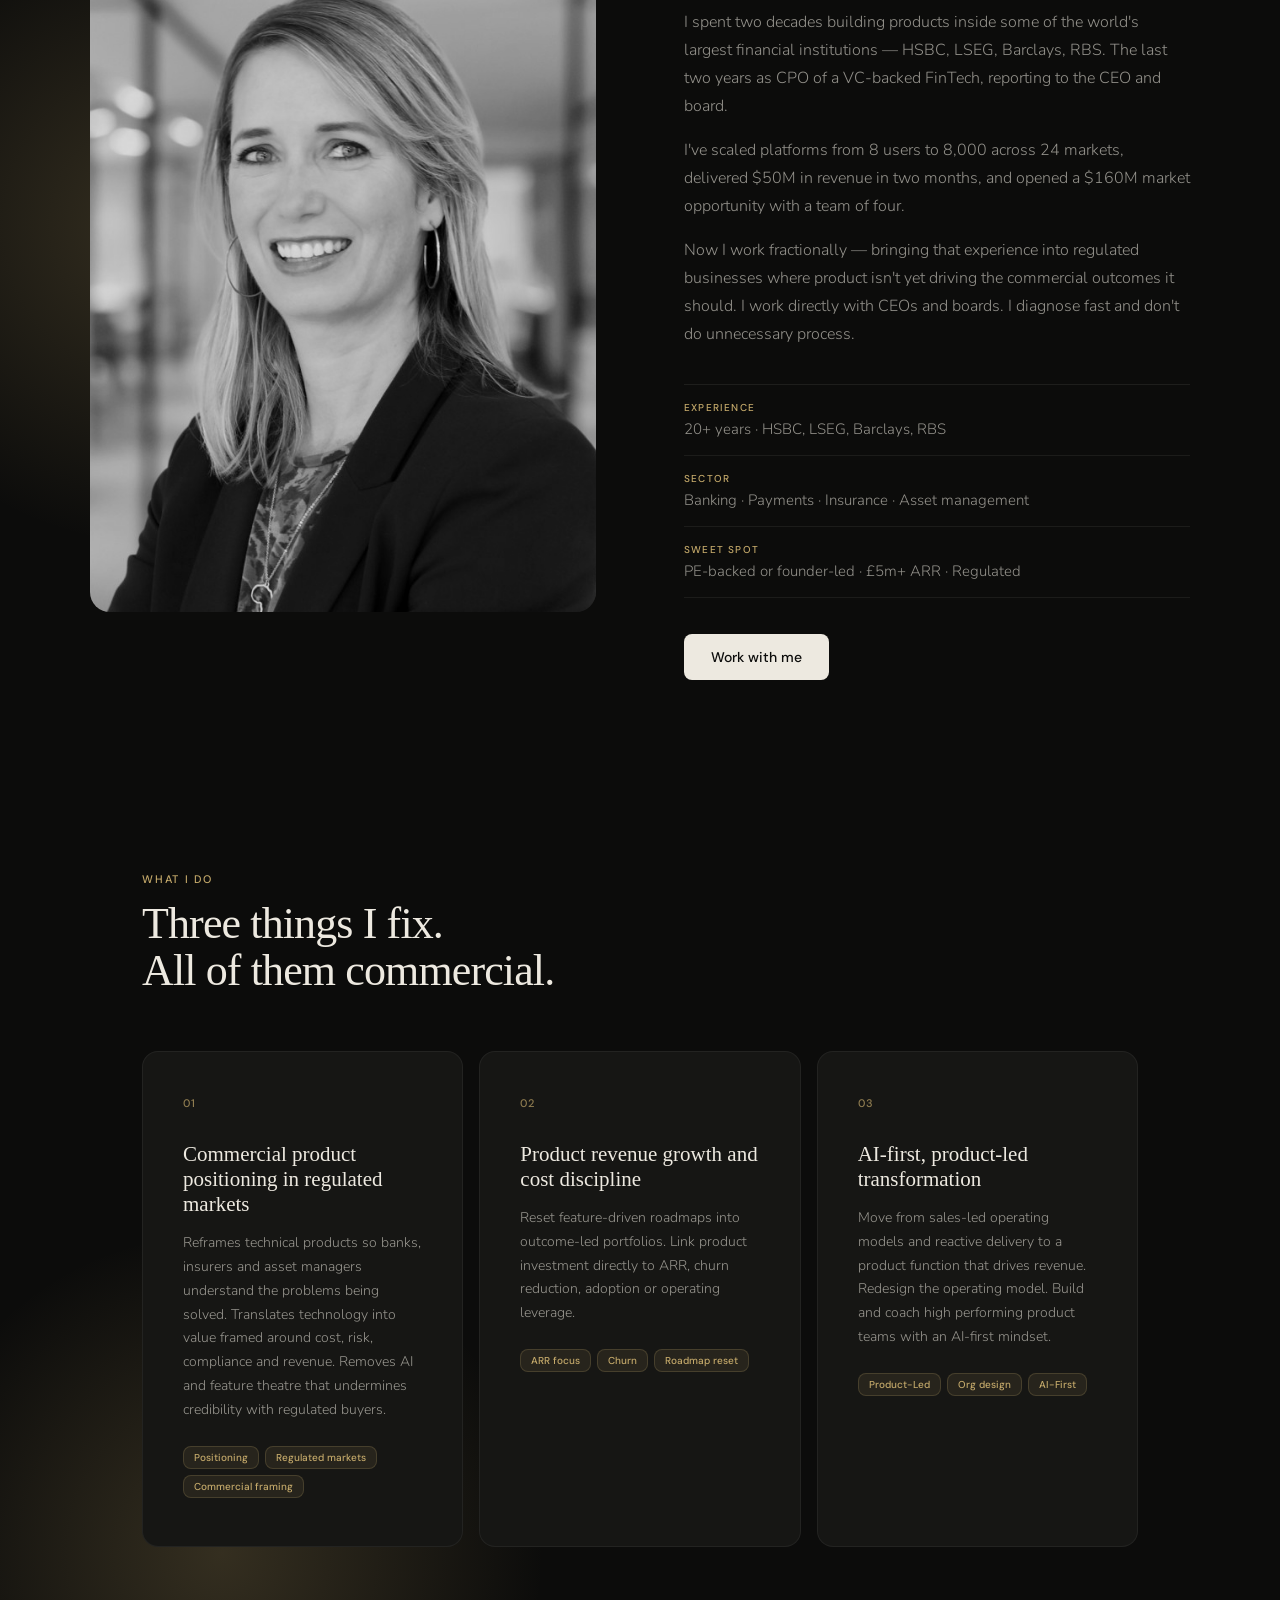
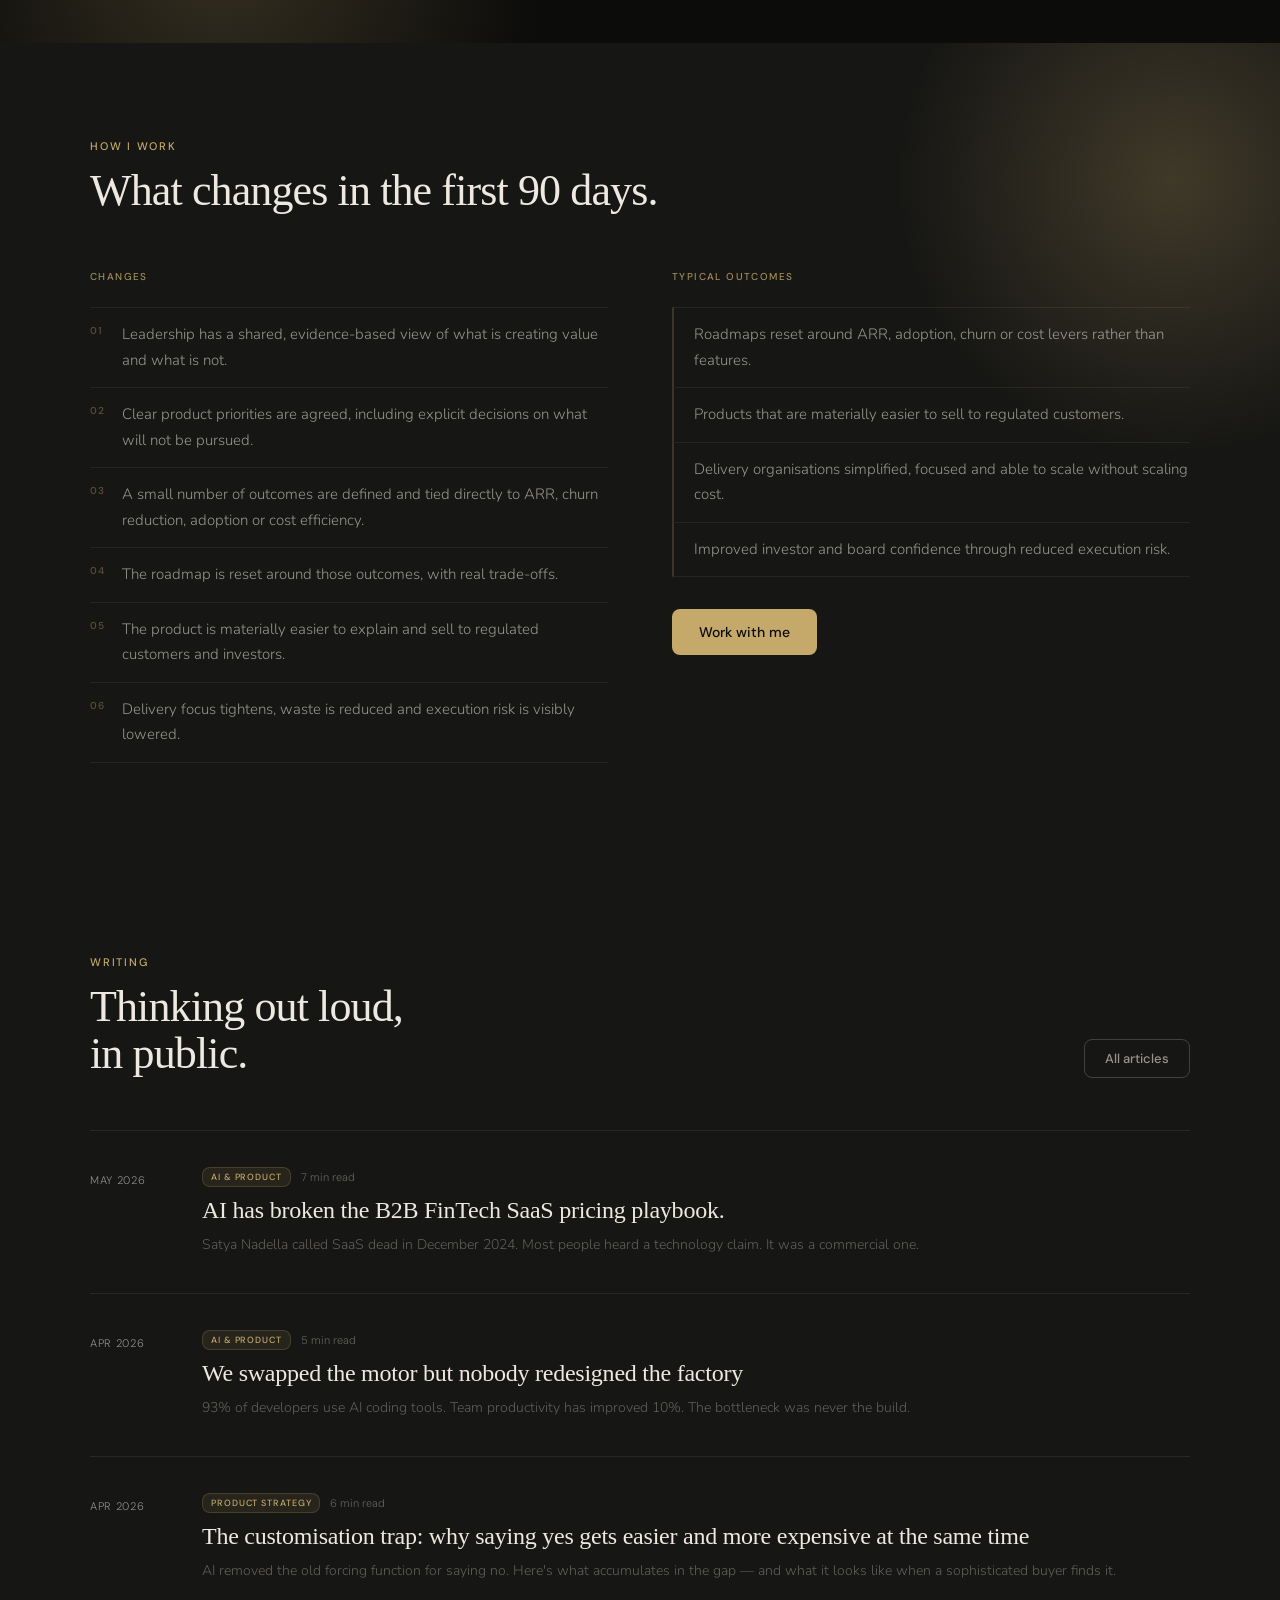
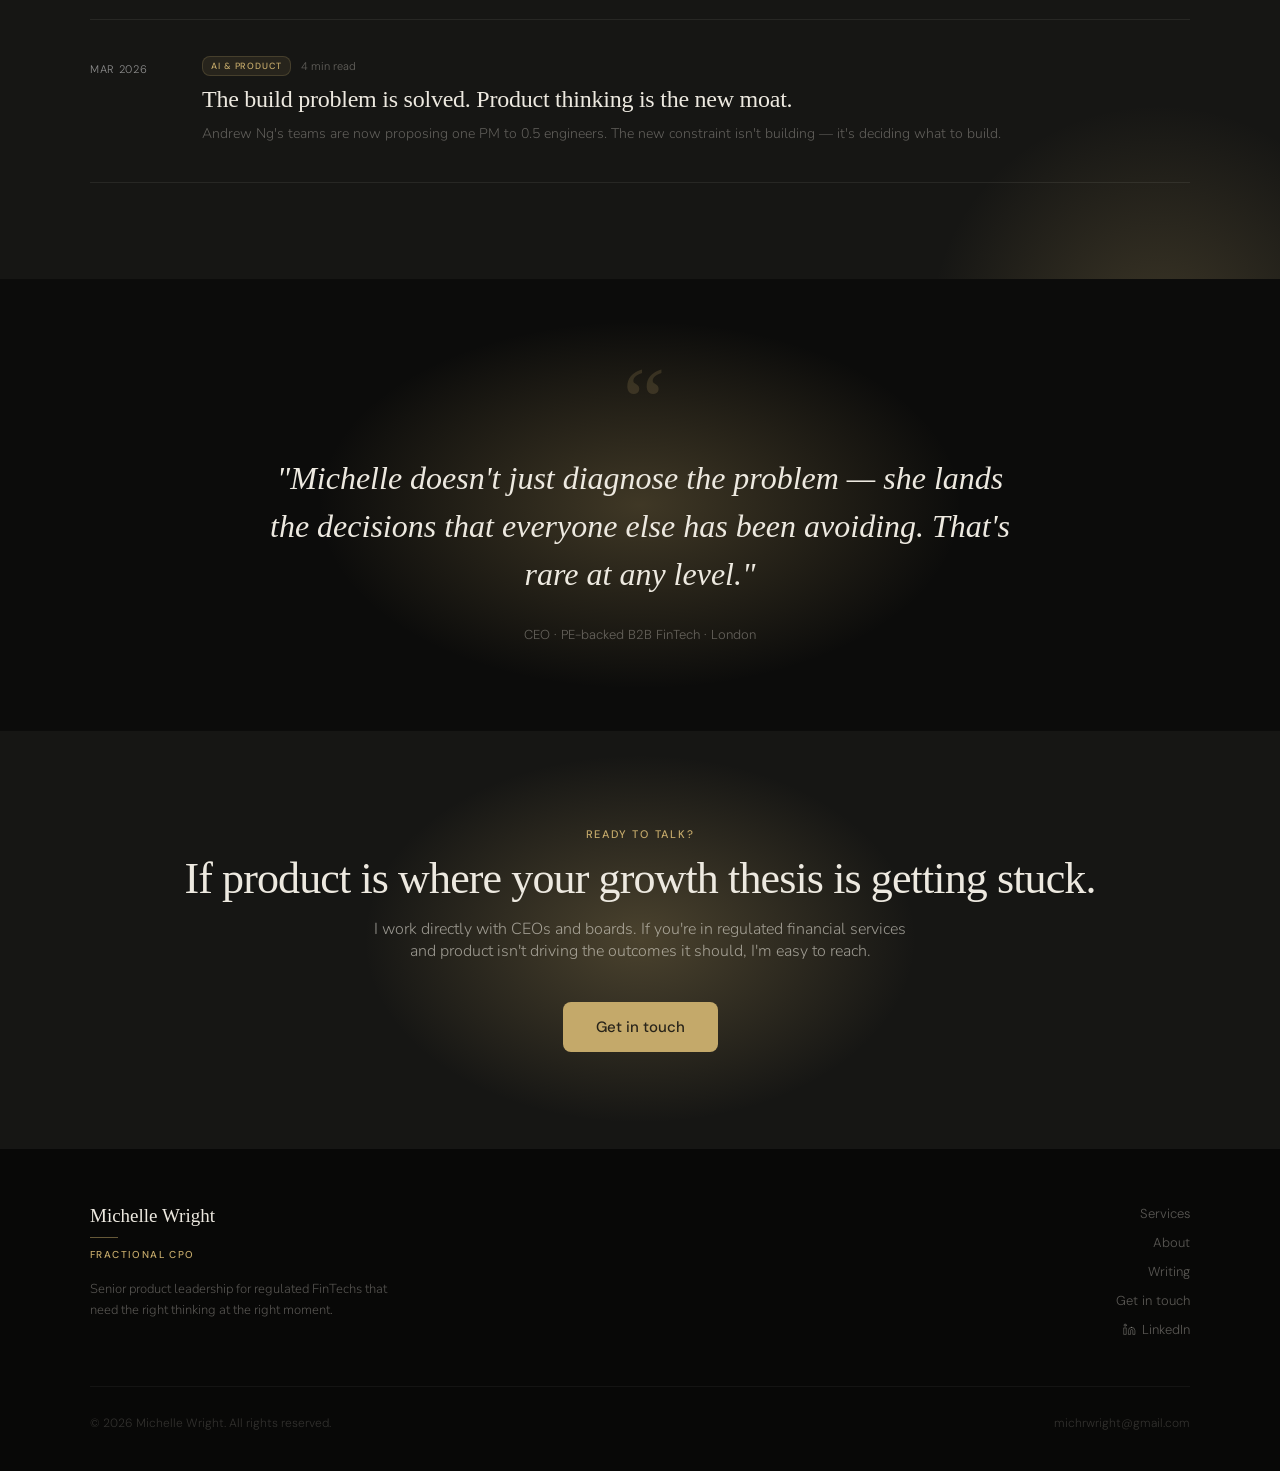
==== commit c87d0f6e: "Update pricing article read time to 7 min on home and writing index Co-Authored-By: Claude Sonnet 4." ====
--- a/index.html
+++ b/index.html
@@ -482,7 +482,7 @@
         <div>
           <div class="essay-meta-row">
             <span class="essay-tag">AI &amp; Product</span>
-            <span class="essay-read-time">5 min read</span>
+            <span class="essay-read-time">7 min read</span>
           </div>
           <div class="essay-title">AI has broken the B2B FinTech SaaS pricing playbook.</div>
           <div class="essay-excerpt">Satya Nadella called SaaS dead in December 2024. Most people heard a technology claim. It was a commercial one.</div>
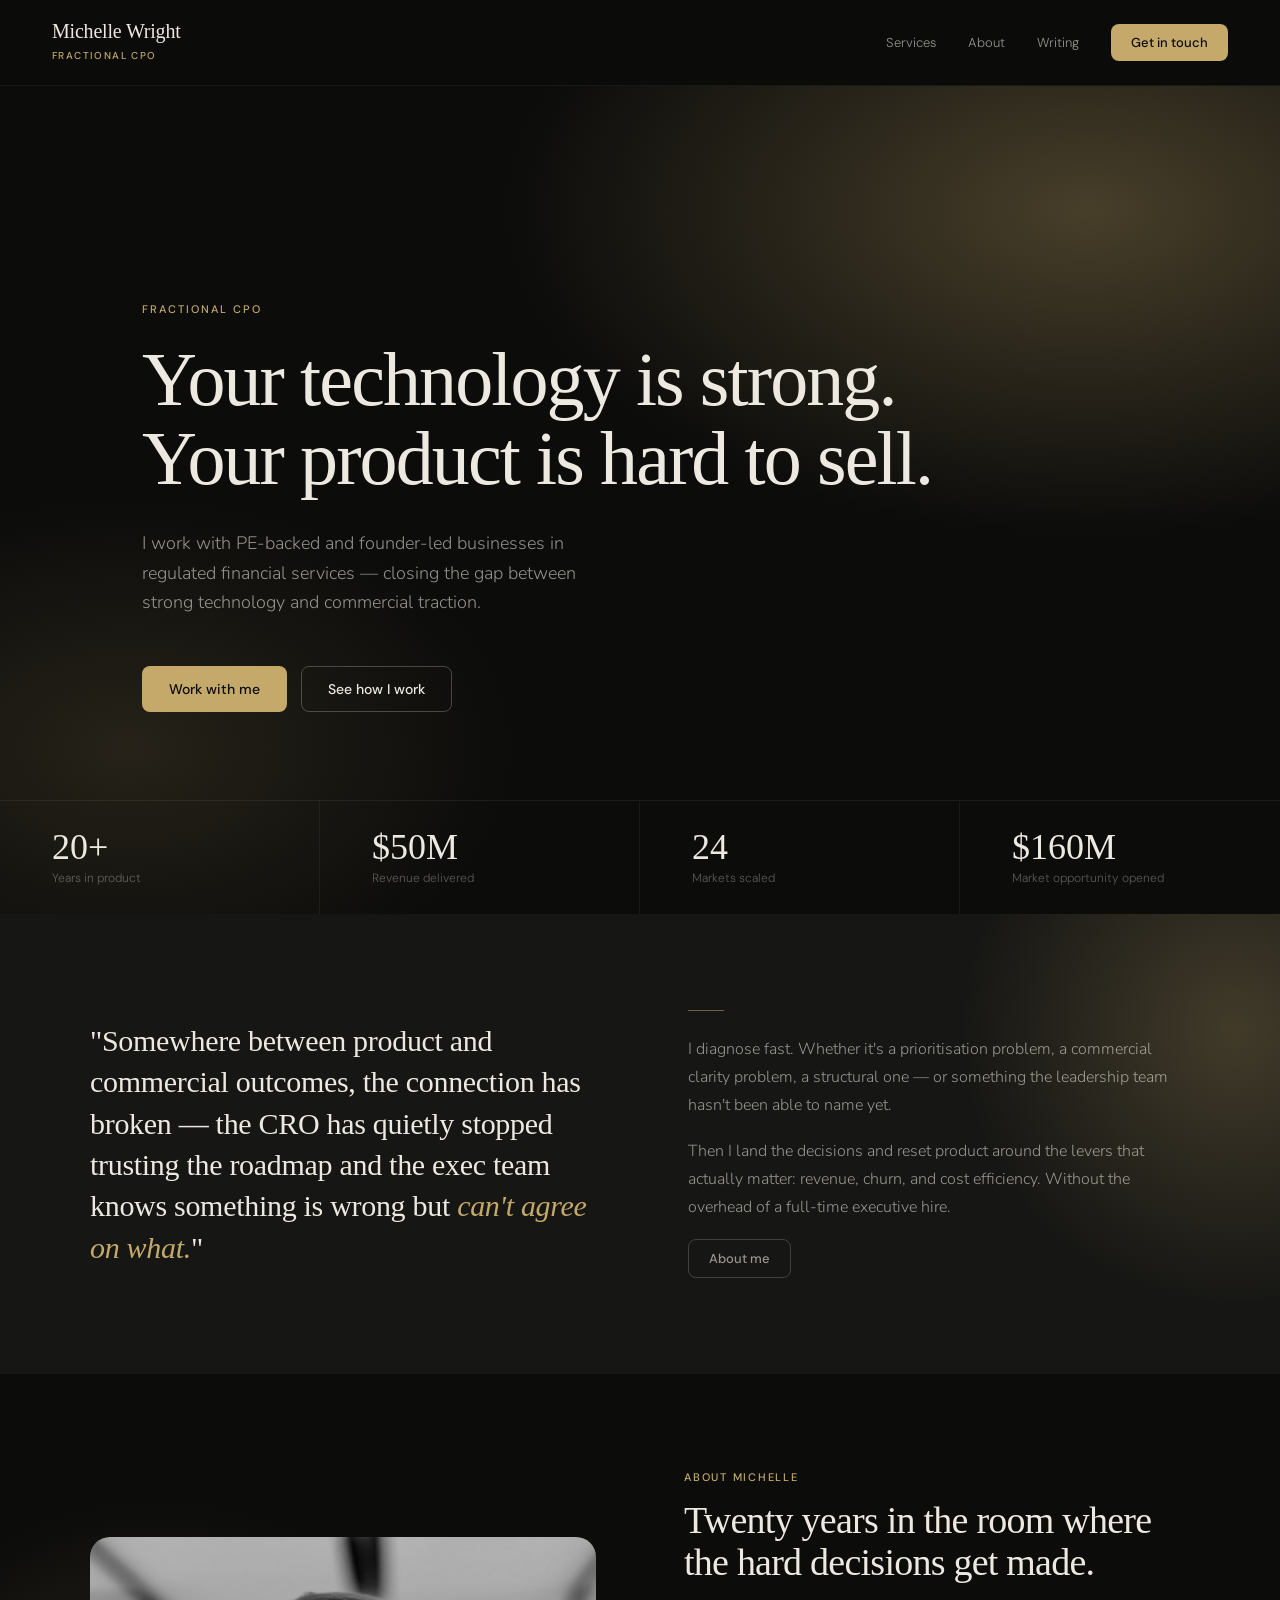
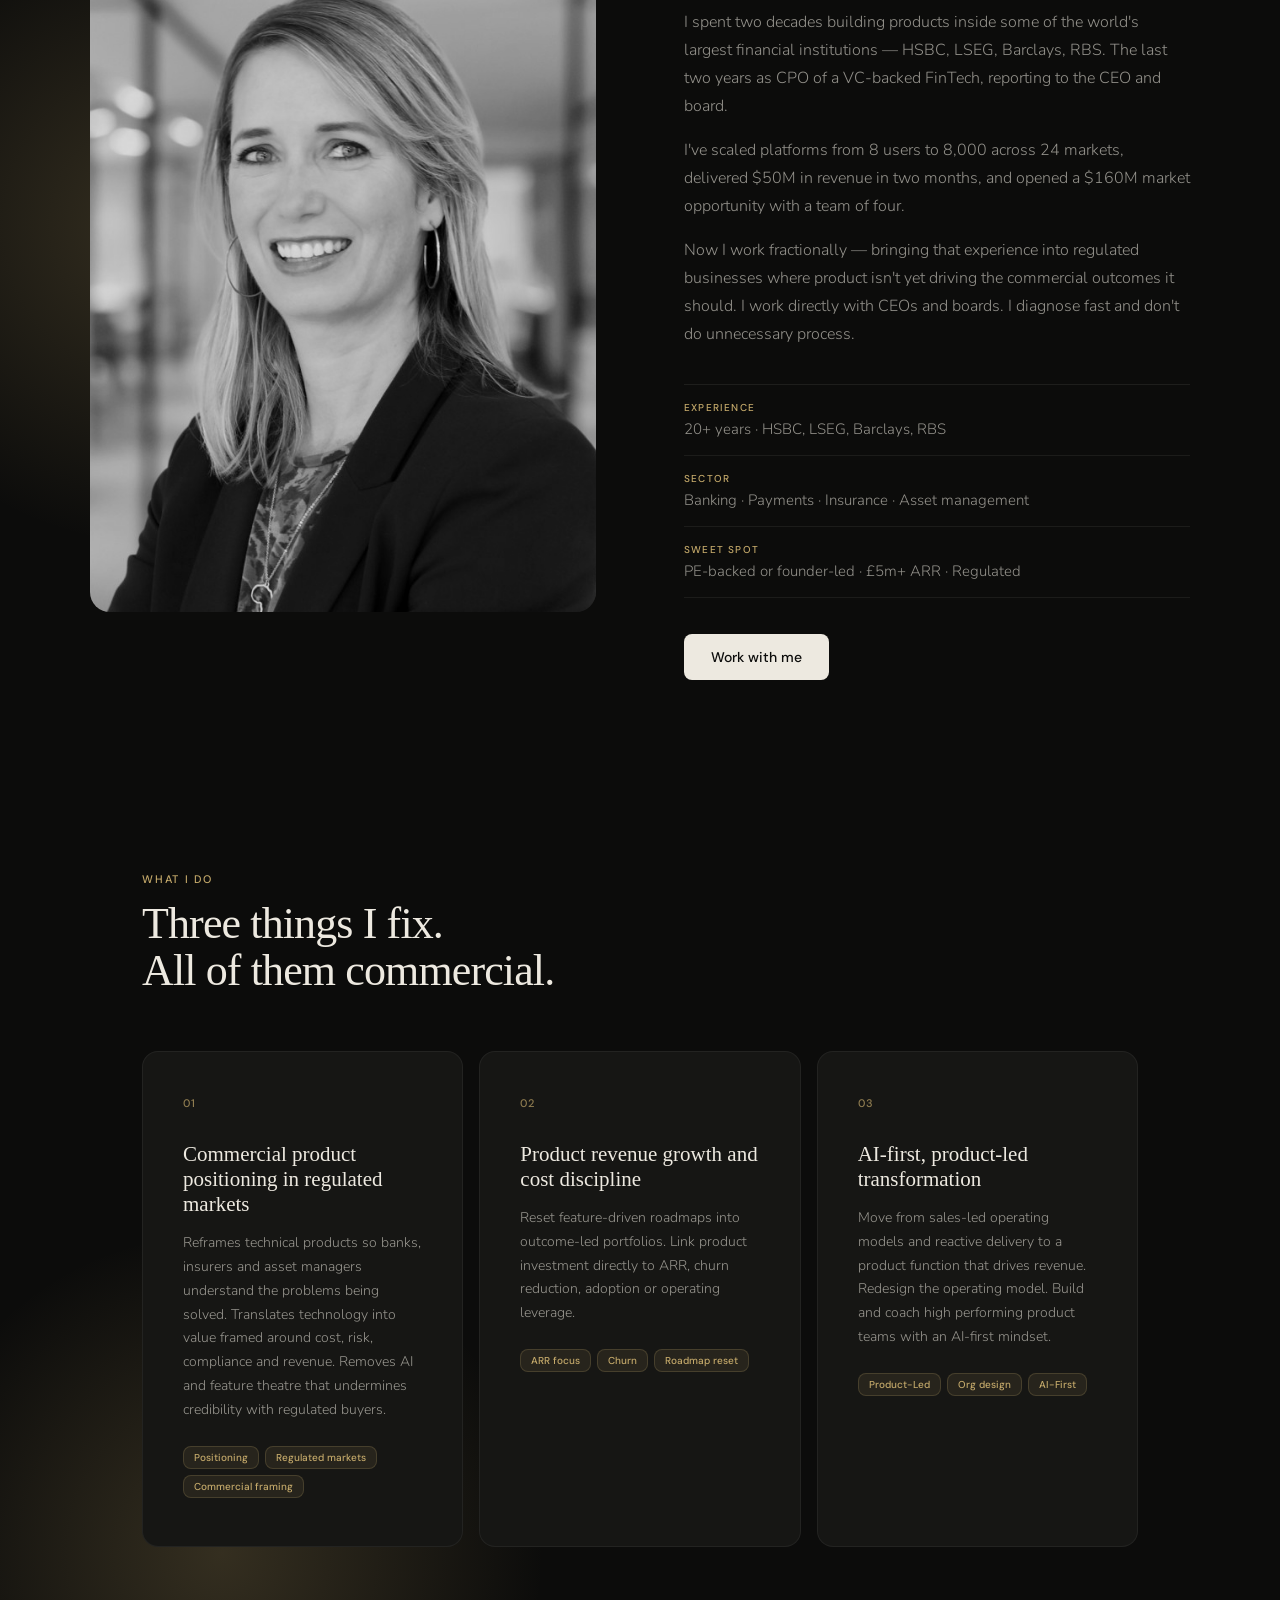
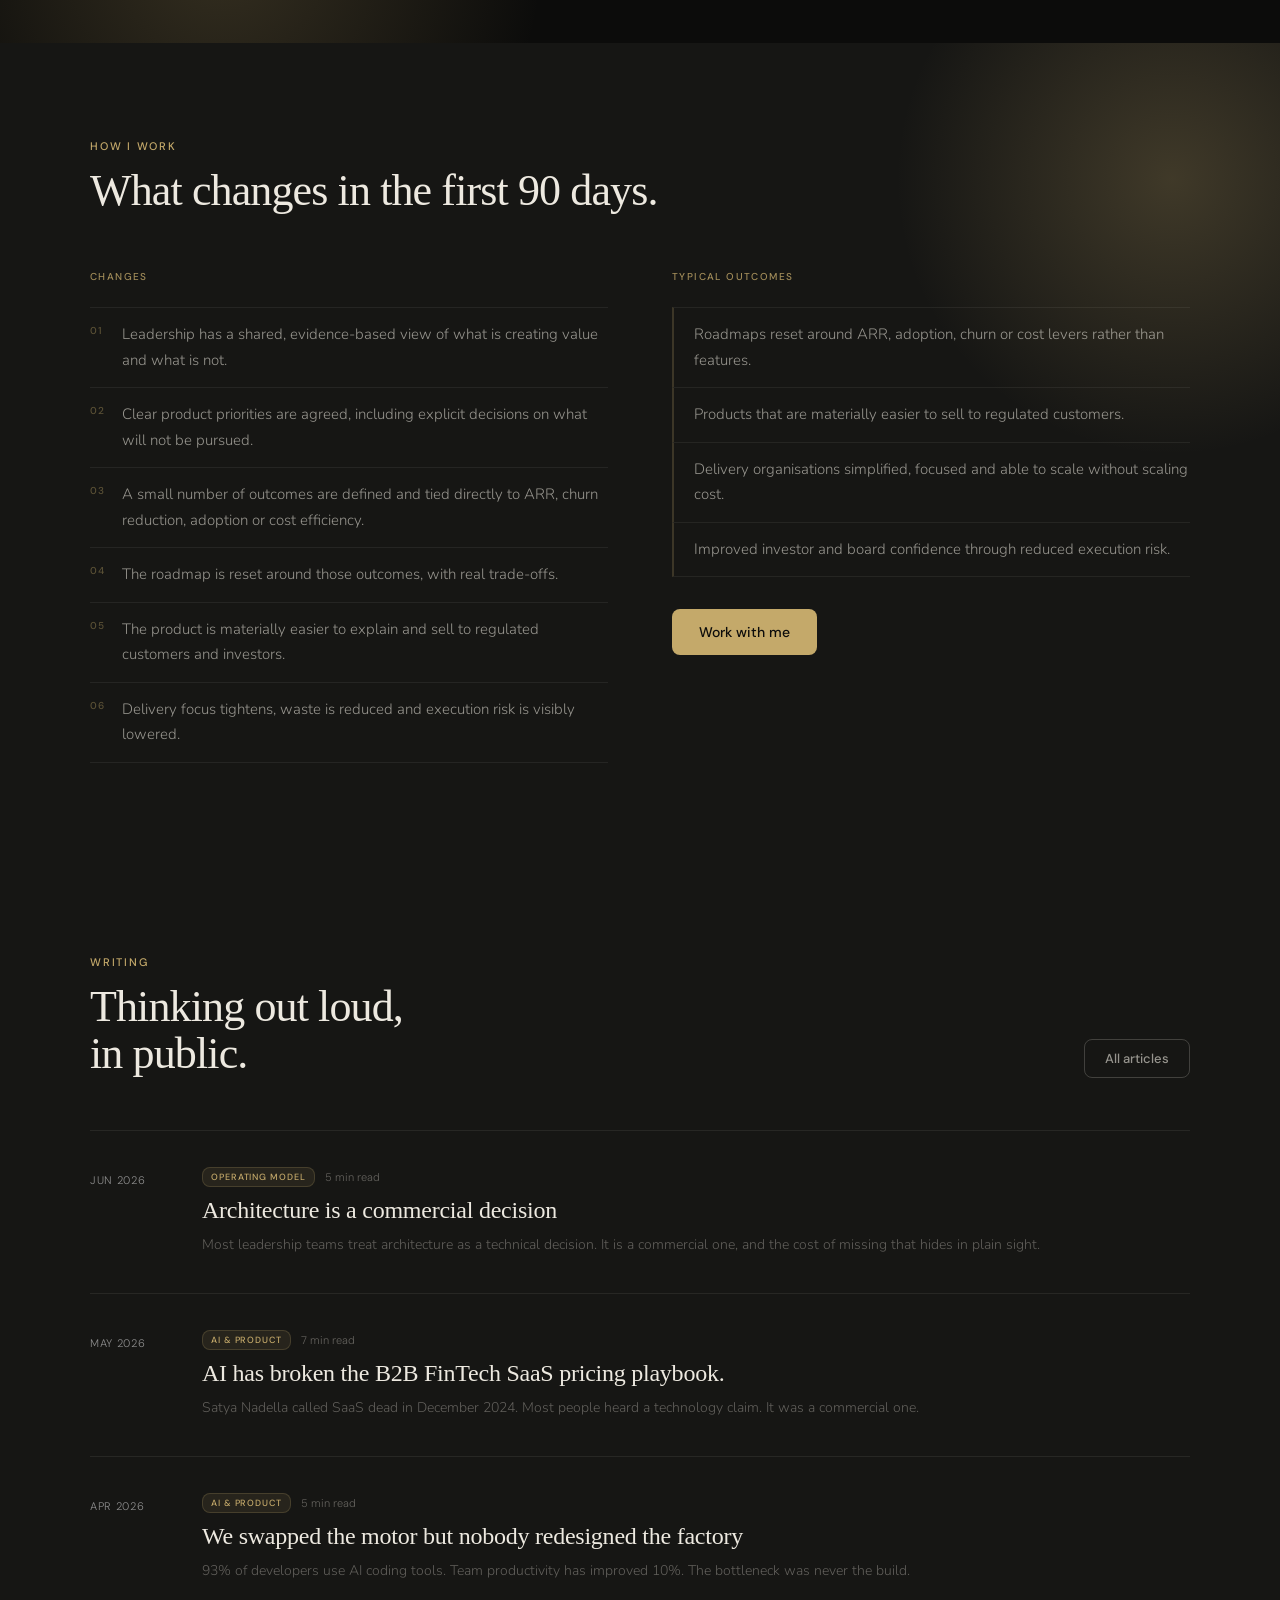
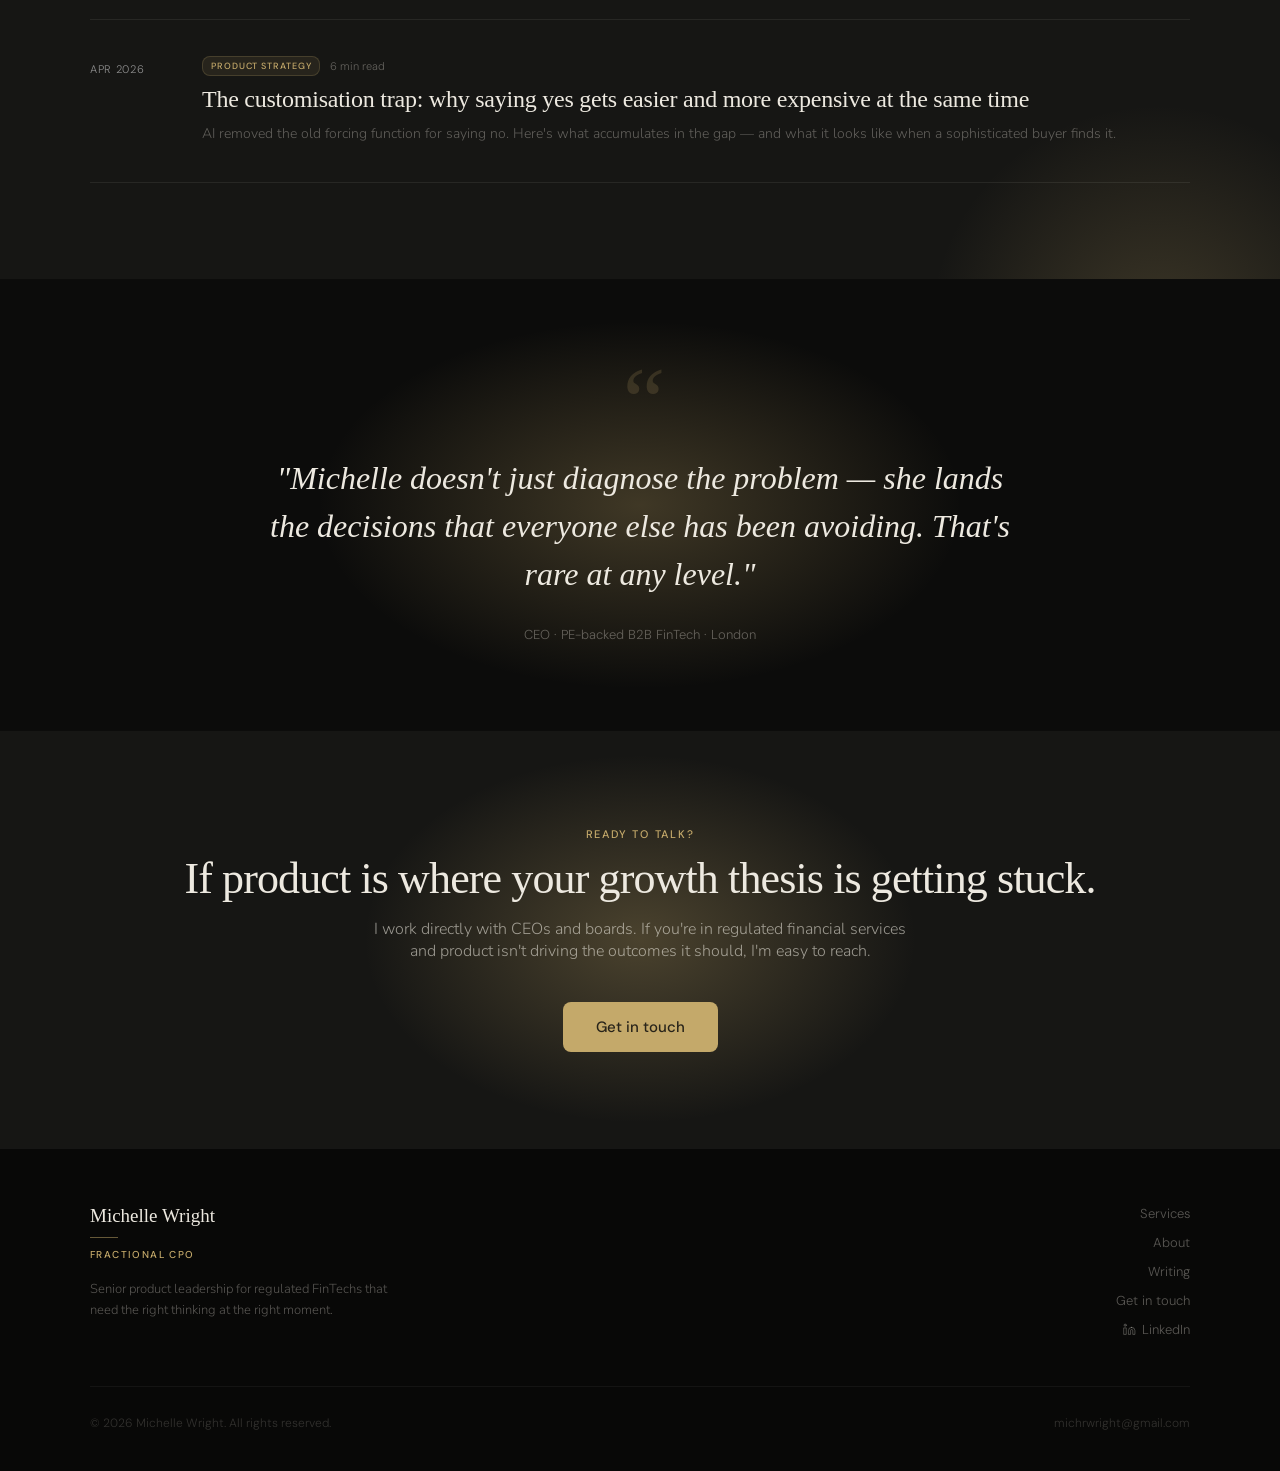
==== commit 2a789c18: "publish: architecture-commercial-decision" ====
--- a/index.html
+++ b/index.html
@@ -477,7 +477,18 @@
       <a href="writing/index.html" class="btn btn-outline" style="font-size:13px;padding:10px 20px;">All articles</a>
     </div>
     <div class="essay-list">
-      <a href="writing/ai-pricing-playbook.html" class="essay" data-anim="up" data-delay="1">
+      <a href="writing/architecture-commercial-decision.html" class="essay" data-anim="up" data-delay="1">
+        <div class="essay-date">Jun 2026</div>
+        <div>
+          <div class="essay-meta-row">
+            <span class="essay-tag">Operating Model</span>
+            <span class="essay-read-time">5 min read</span>
+          </div>
+          <div class="essay-title">Architecture is a commercial decision</div>
+          <div class="essay-excerpt">Most leadership teams treat architecture as a technical decision. It is a commercial one, and the cost of missing that hides in plain sight.</div>
+        </div>
+      </a>
+      <a href="writing/ai-pricing-playbook.html" class="essay" data-anim="up" data-delay="2">
         <div class="essay-date">May 2026</div>
         <div>
           <div class="essay-meta-row">
@@ -488,7 +499,7 @@
           <div class="essay-excerpt">Satya Nadella called SaaS dead in December 2024. Most people heard a technology claim. It was a commercial one.</div>
         </div>
       </a>
-      <a href="writing/factory-essay.html" class="essay" data-anim="up" data-delay="2">
+      <a href="writing/factory-essay.html" class="essay" data-anim="up" data-delay="3">
         <div class="essay-date">Apr 2026</div>
         <div>
           <div class="essay-meta-row">
@@ -499,7 +510,7 @@
           <div class="essay-excerpt">93% of developers use AI coding tools. Team productivity has improved 10%. The bottleneck was never the build.</div>
         </div>
       </a>
-      <a href="writing/customisation-trap.html" class="essay" data-anim="up" data-delay="3">
+      <a href="writing/customisation-trap.html" class="essay" data-anim="up" data-delay="4">
         <div class="essay-date">Apr 2026</div>
         <div>
           <div class="essay-meta-row">
@@ -508,17 +519,6 @@
           </div>
           <div class="essay-title">The customisation trap: why saying yes gets easier and more expensive at the same time</div>
           <div class="essay-excerpt">AI removed the old forcing function for saying no. Here's what accumulates in the gap — and what it looks like when a sophisticated buyer finds it.</div>
-        </div>
-      </a>
-      <a href="writing/build-problem.html" class="essay" data-anim="up" data-delay="4">
-        <div class="essay-date">Mar 2026</div>
-        <div>
-          <div class="essay-meta-row">
-            <span class="essay-tag">AI &amp; Product</span>
-            <span class="essay-read-time">4 min read</span>
-          </div>
-          <div class="essay-title">The build problem is solved. Product thinking is the new moat.</div>
-          <div class="essay-excerpt">Andrew Ng's teams are now proposing one PM to 0.5 engineers. The new constraint isn't building — it's deciding what to build.</div>
         </div>
       </a>
     </div>
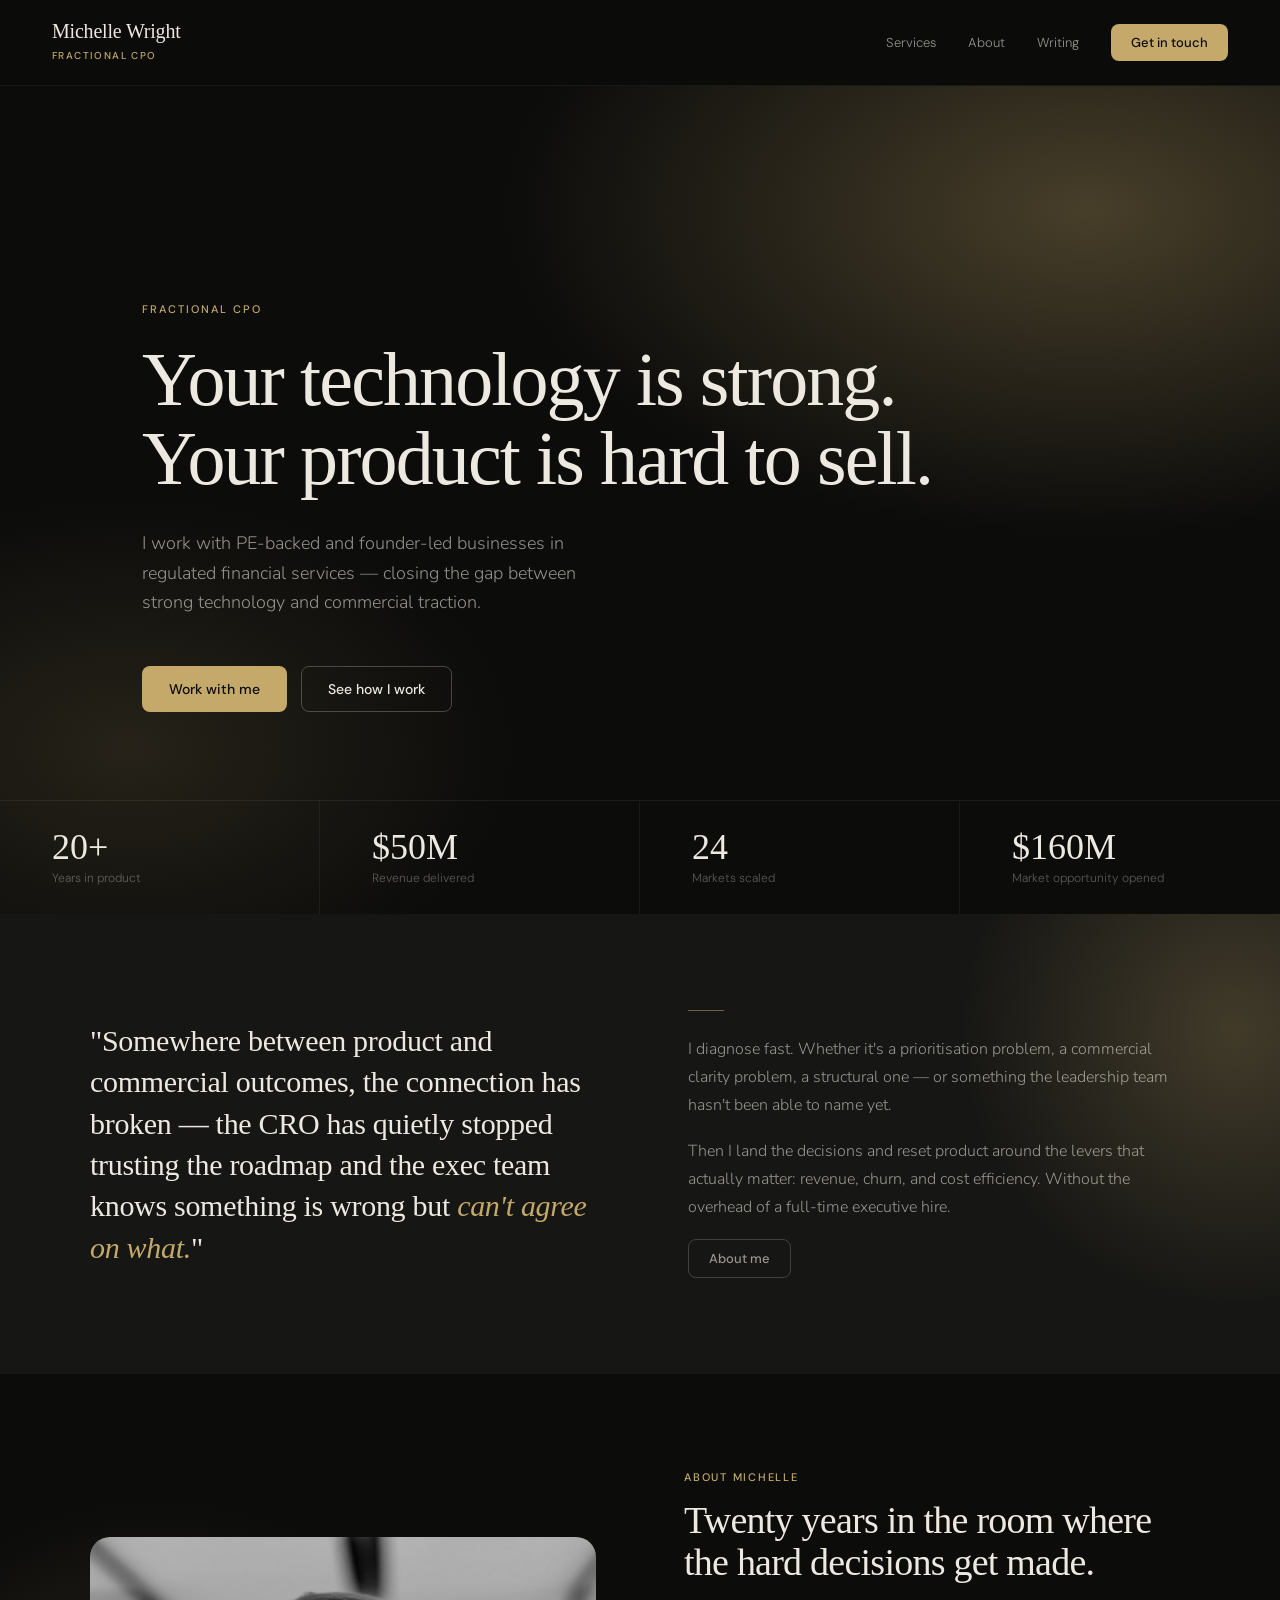
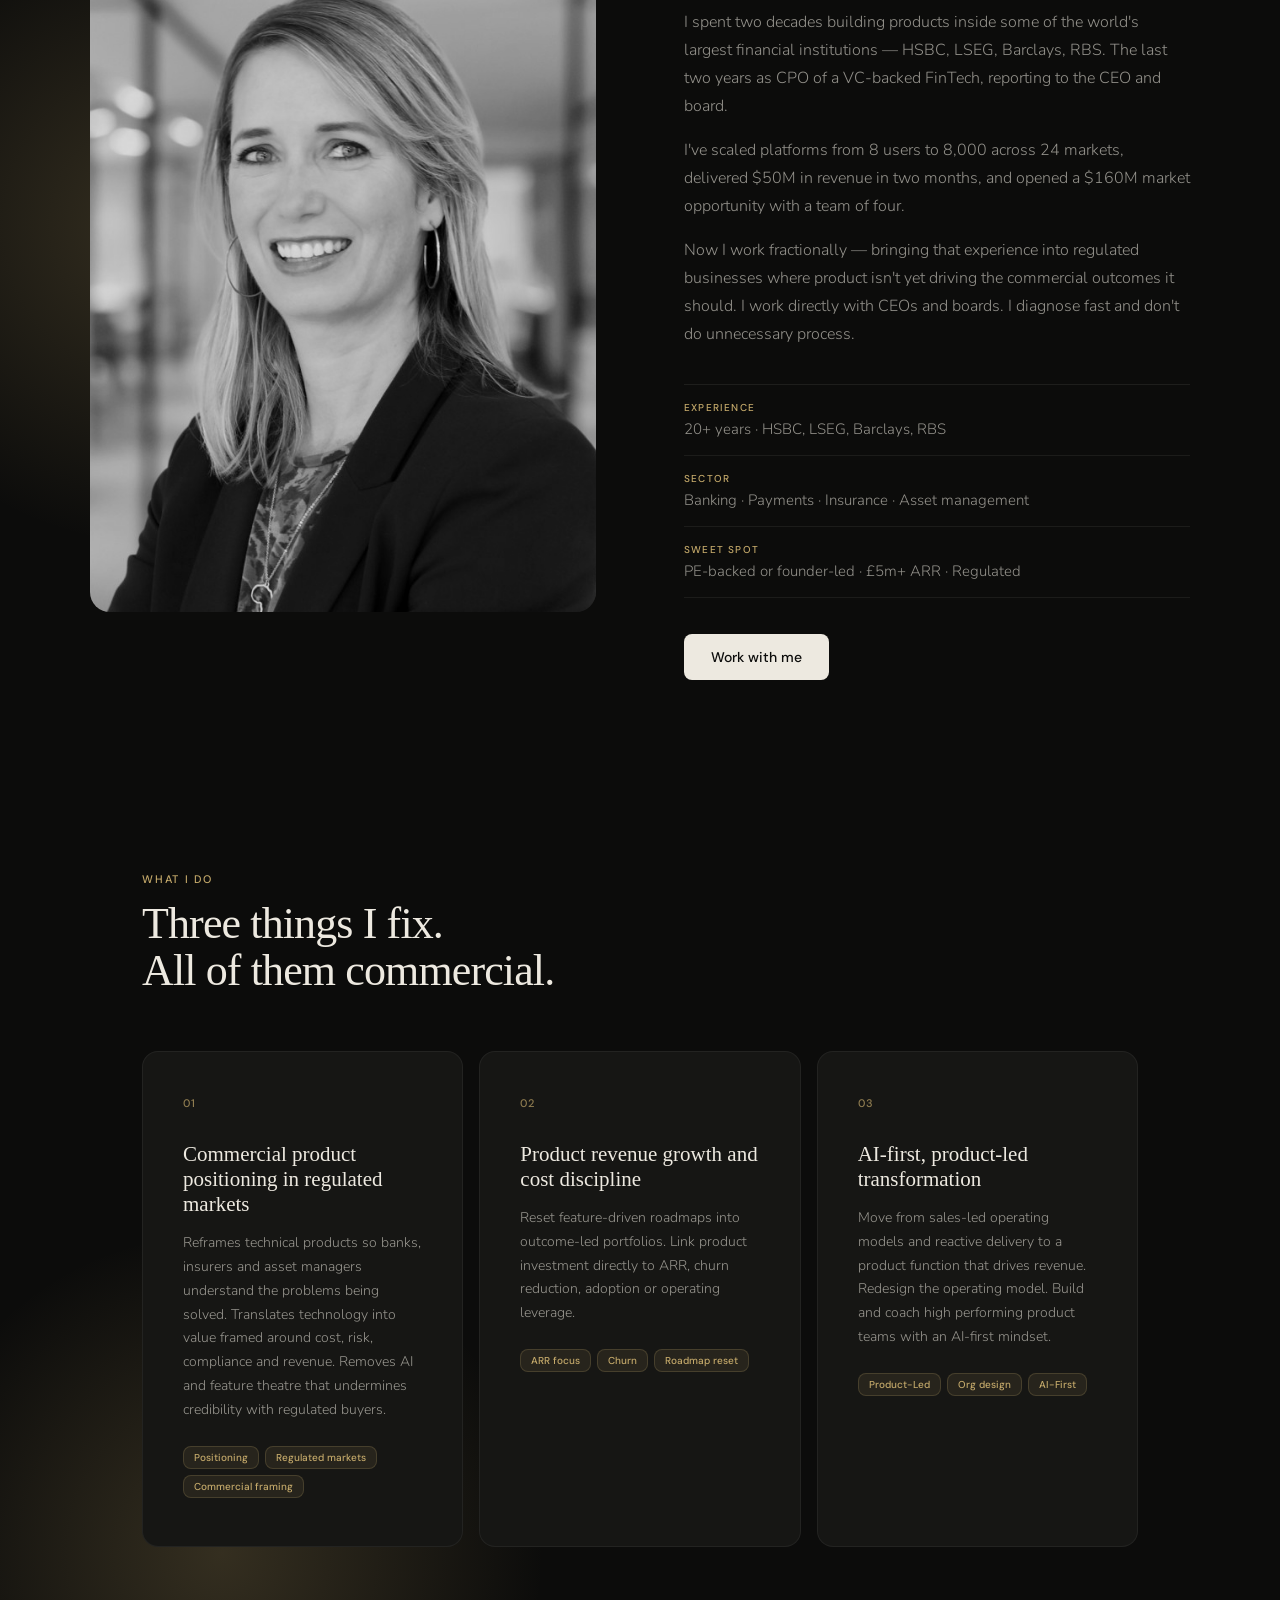
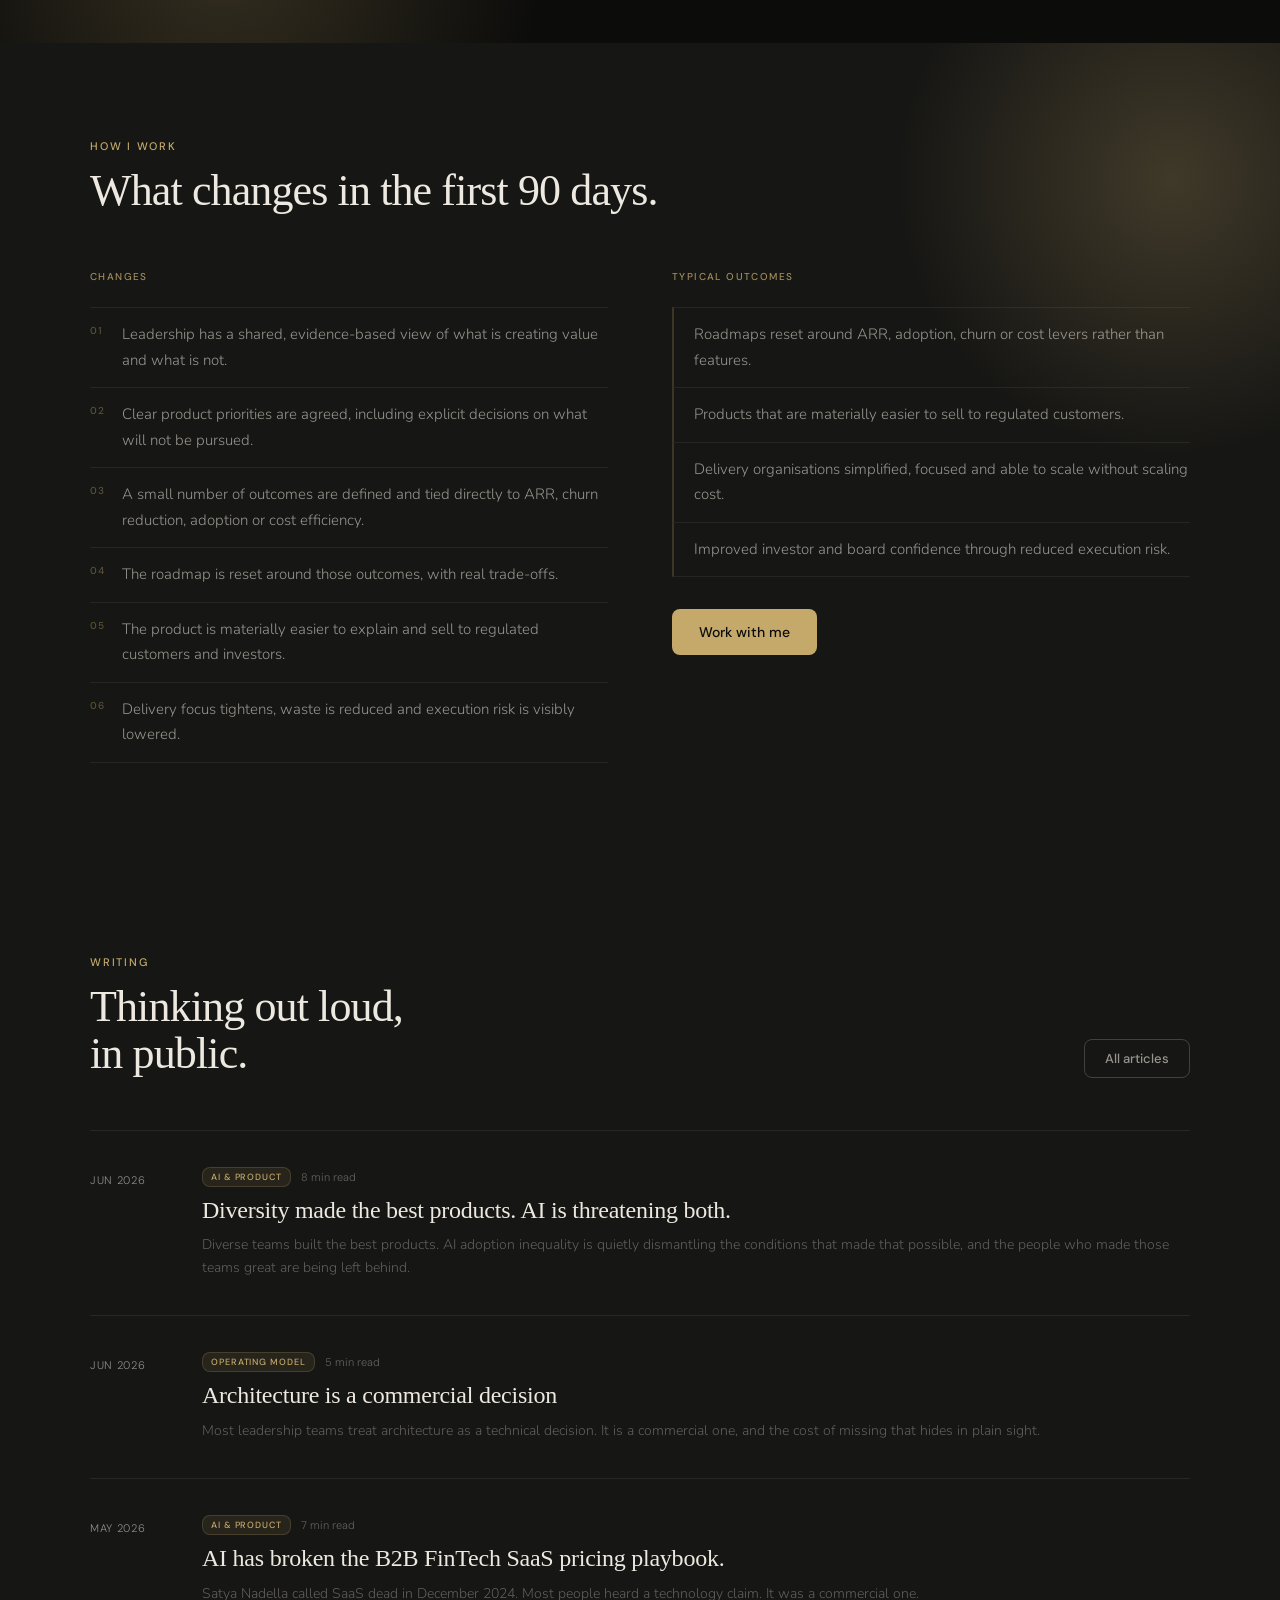
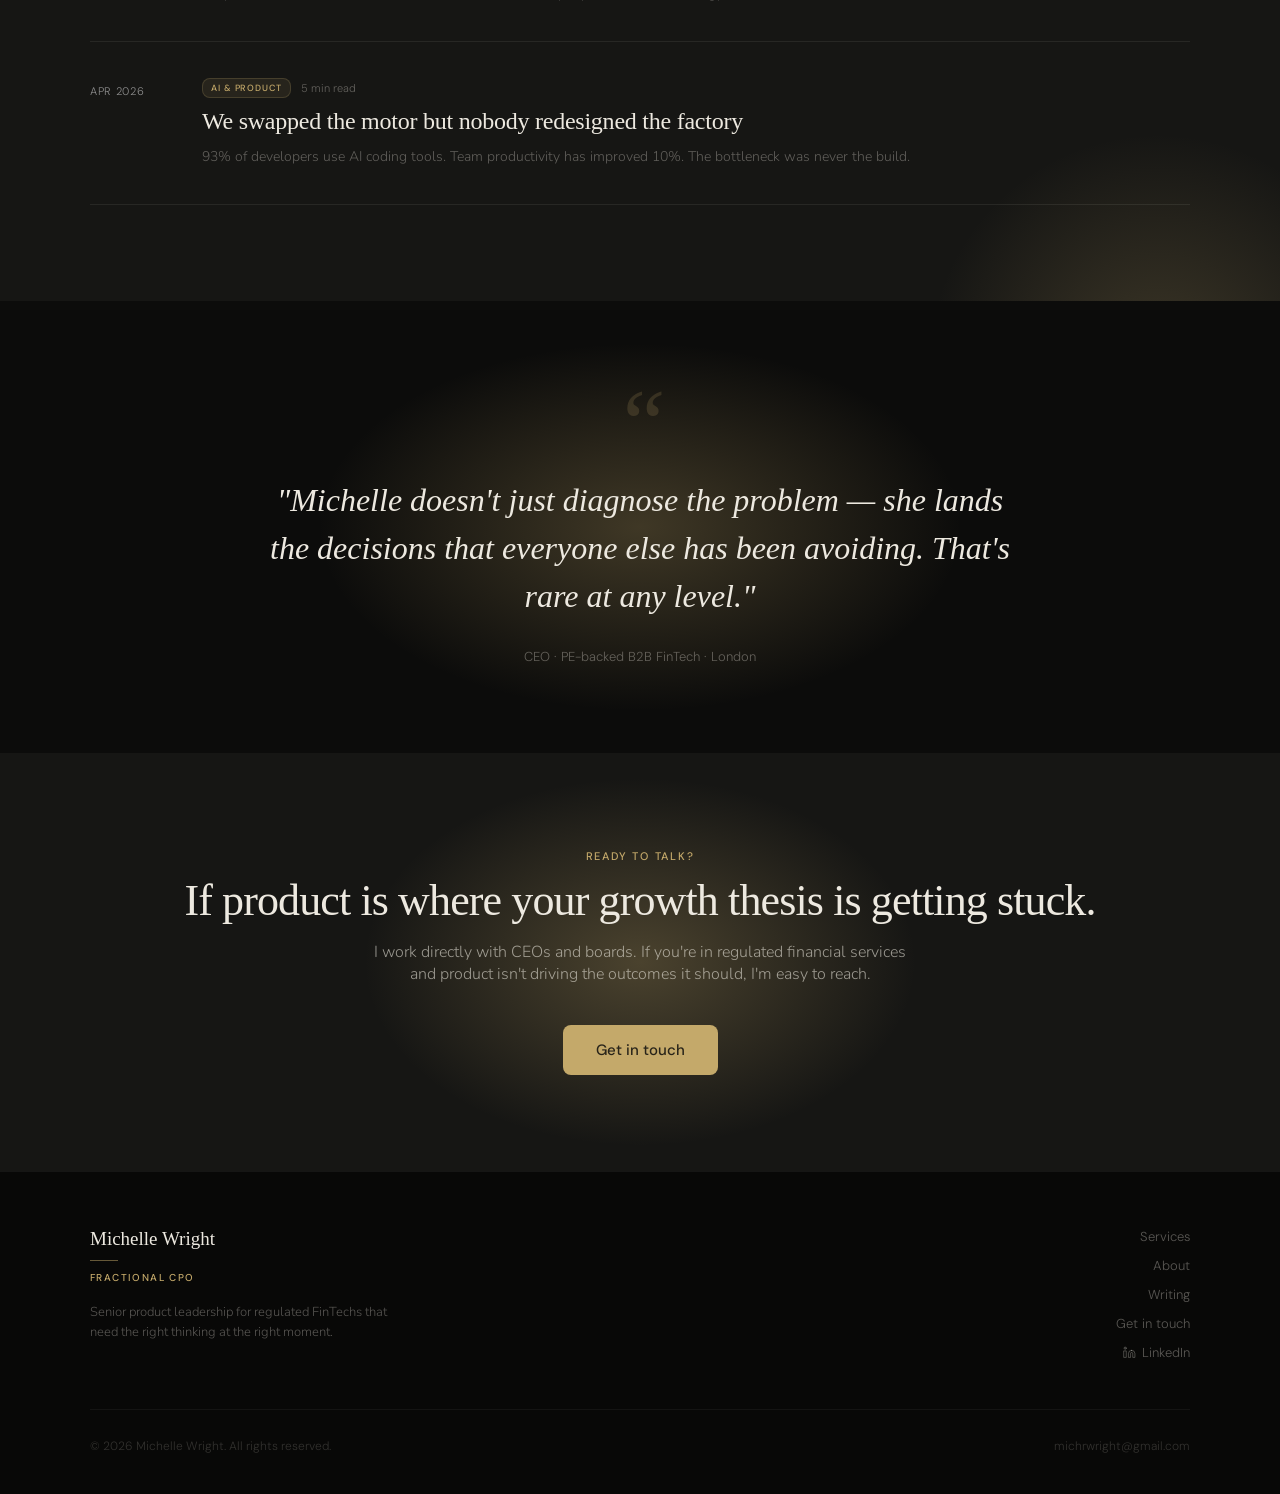
==== commit 6e1221b8: "diversity article: stat blocks + boxed sections, trim sign-off; feature on home page" ====
--- a/index.html
+++ b/index.html
@@ -477,7 +477,18 @@
       <a href="writing/index.html" class="btn btn-outline" style="font-size:13px;padding:10px 20px;">All articles</a>
     </div>
     <div class="essay-list">
-      <a href="writing/architecture-commercial-decision.html" class="essay" data-anim="up" data-delay="1">
+      <a href="writing/ai-diversity-career-inequality.html" class="essay" data-anim="up" data-delay="1">
+        <div class="essay-date">Jun 2026</div>
+        <div>
+          <div class="essay-meta-row">
+            <span class="essay-tag">AI &amp; Product</span>
+            <span class="essay-read-time">8 min read</span>
+          </div>
+          <div class="essay-title">Diversity made the best products. AI is threatening both.</div>
+          <div class="essay-excerpt">Diverse teams built the best products. AI adoption inequality is quietly dismantling the conditions that made that possible, and the people who made those teams great are being left behind.</div>
+        </div>
+      </a>
+      <a href="writing/architecture-commercial-decision.html" class="essay" data-anim="up" data-delay="2">
         <div class="essay-date">Jun 2026</div>
         <div>
           <div class="essay-meta-row">
@@ -488,7 +499,7 @@
           <div class="essay-excerpt">Most leadership teams treat architecture as a technical decision. It is a commercial one, and the cost of missing that hides in plain sight.</div>
         </div>
       </a>
-      <a href="writing/ai-pricing-playbook.html" class="essay" data-anim="up" data-delay="2">
+      <a href="writing/ai-pricing-playbook.html" class="essay" data-anim="up" data-delay="3">
         <div class="essay-date">May 2026</div>
         <div>
           <div class="essay-meta-row">
@@ -499,7 +510,7 @@
           <div class="essay-excerpt">Satya Nadella called SaaS dead in December 2024. Most people heard a technology claim. It was a commercial one.</div>
         </div>
       </a>
-      <a href="writing/factory-essay.html" class="essay" data-anim="up" data-delay="3">
+      <a href="writing/factory-essay.html" class="essay" data-anim="up" data-delay="4">
         <div class="essay-date">Apr 2026</div>
         <div>
           <div class="essay-meta-row">
@@ -508,17 +519,6 @@
           </div>
           <div class="essay-title">We swapped the motor but nobody redesigned the factory</div>
           <div class="essay-excerpt">93% of developers use AI coding tools. Team productivity has improved 10%. The bottleneck was never the build.</div>
-        </div>
-      </a>
-      <a href="writing/customisation-trap.html" class="essay" data-anim="up" data-delay="4">
-        <div class="essay-date">Apr 2026</div>
-        <div>
-          <div class="essay-meta-row">
-            <span class="essay-tag">Product Strategy</span>
-            <span class="essay-read-time">6 min read</span>
-          </div>
-          <div class="essay-title">The customisation trap: why saying yes gets easier and more expensive at the same time</div>
-          <div class="essay-excerpt">AI removed the old forcing function for saying no. Here's what accumulates in the gap — and what it looks like when a sophisticated buyer finds it.</div>
         </div>
       </a>
     </div>
